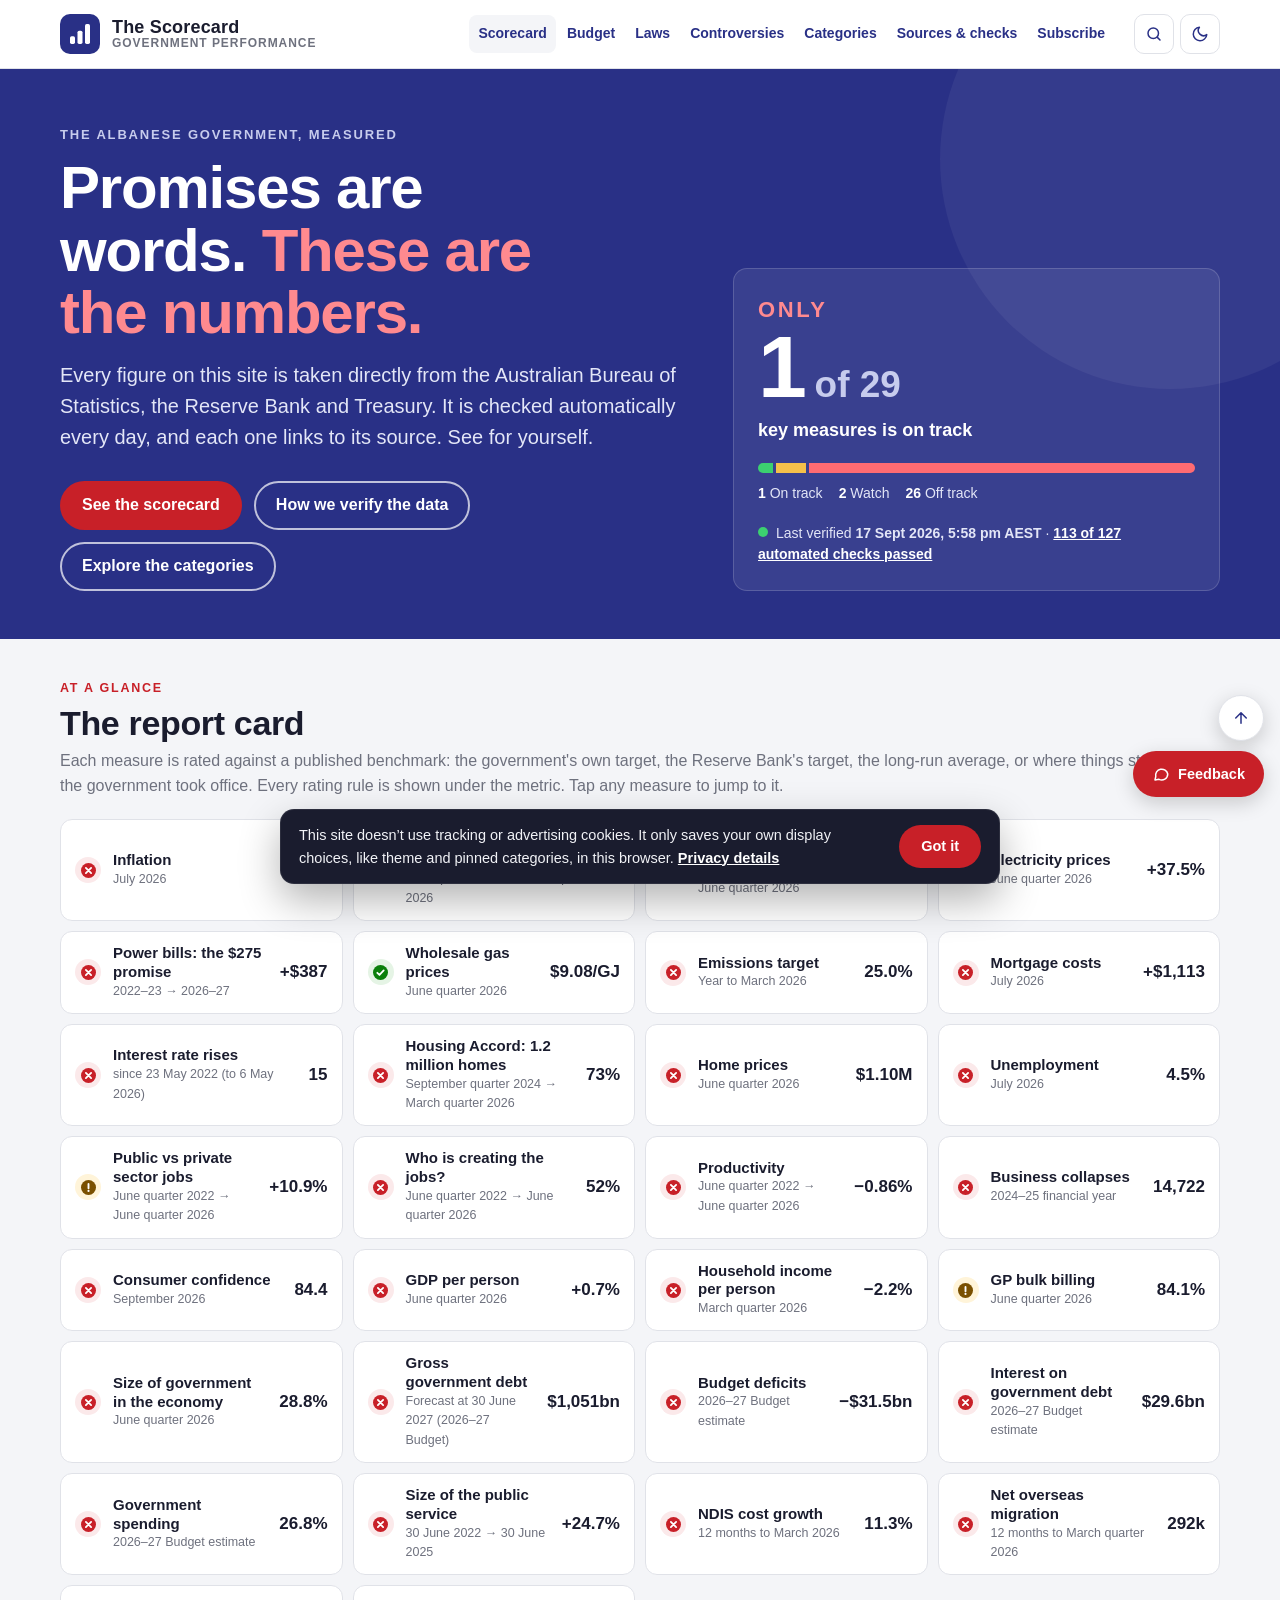
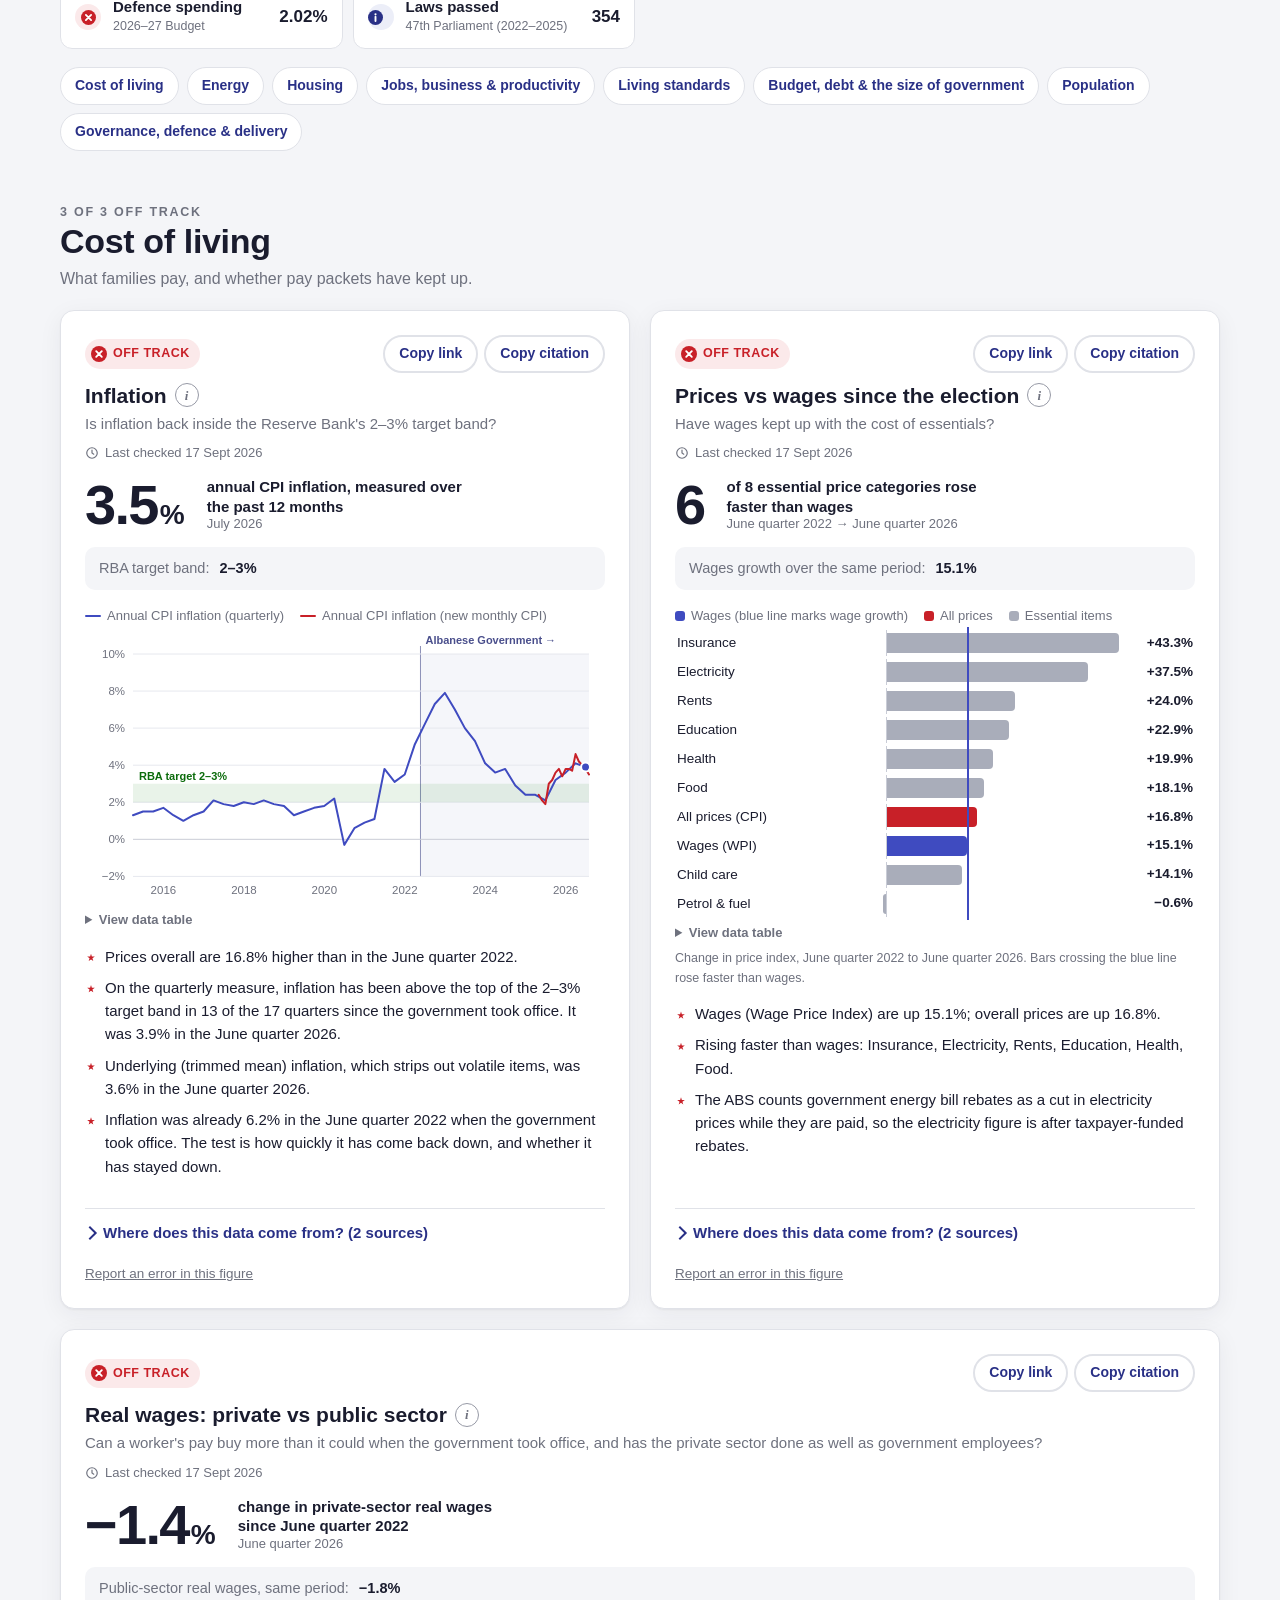
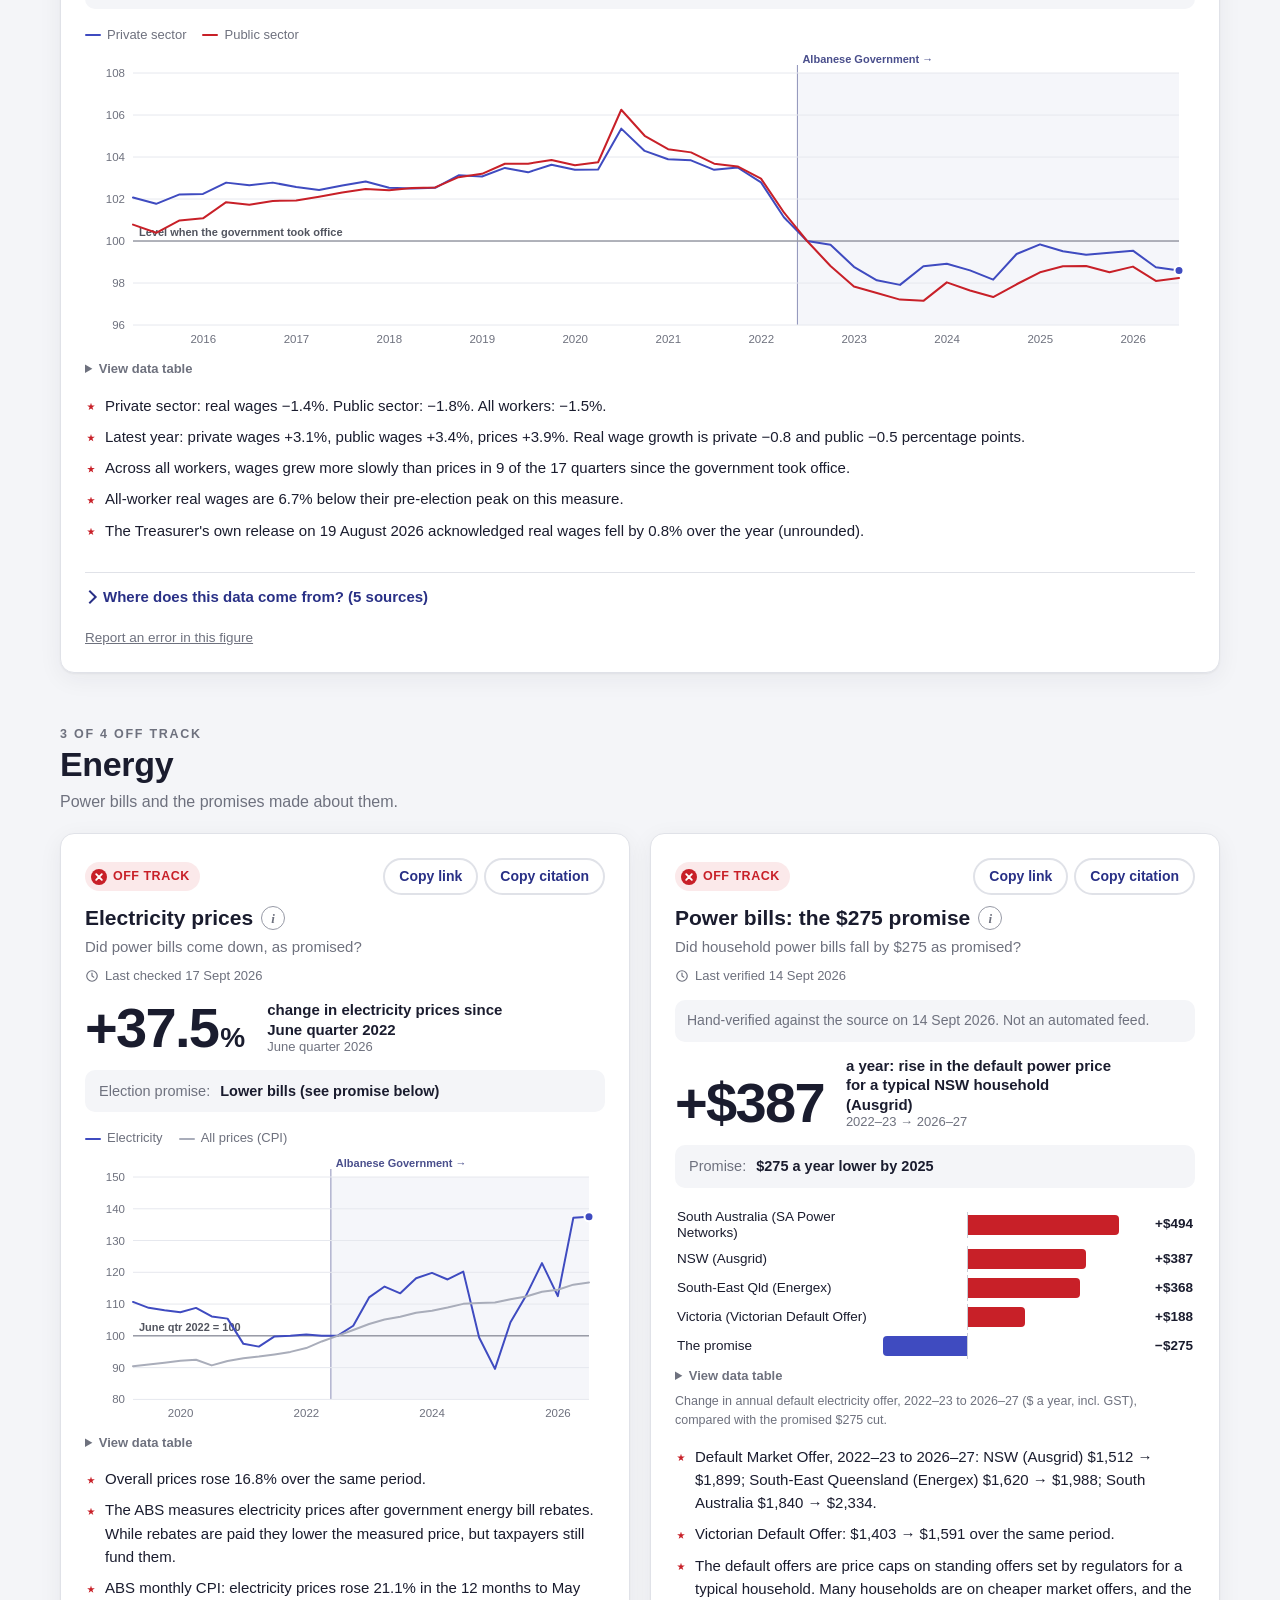
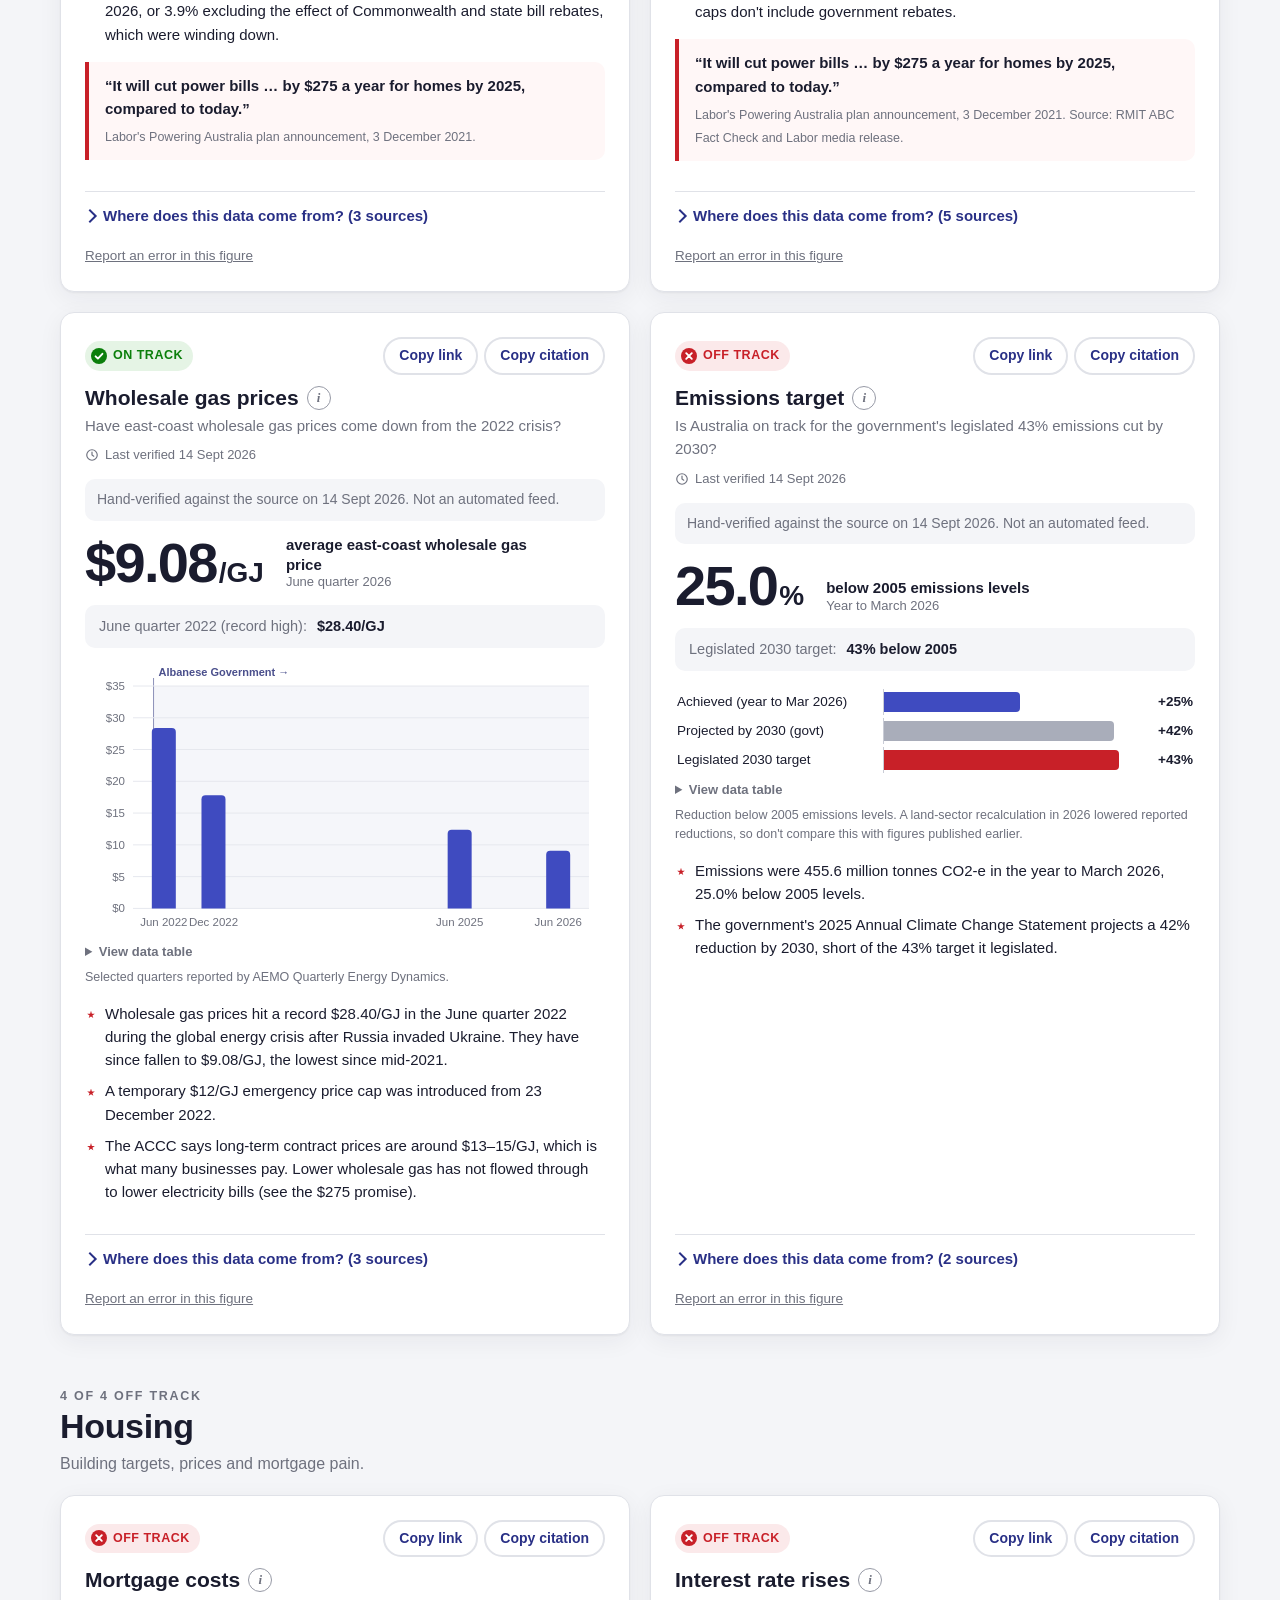
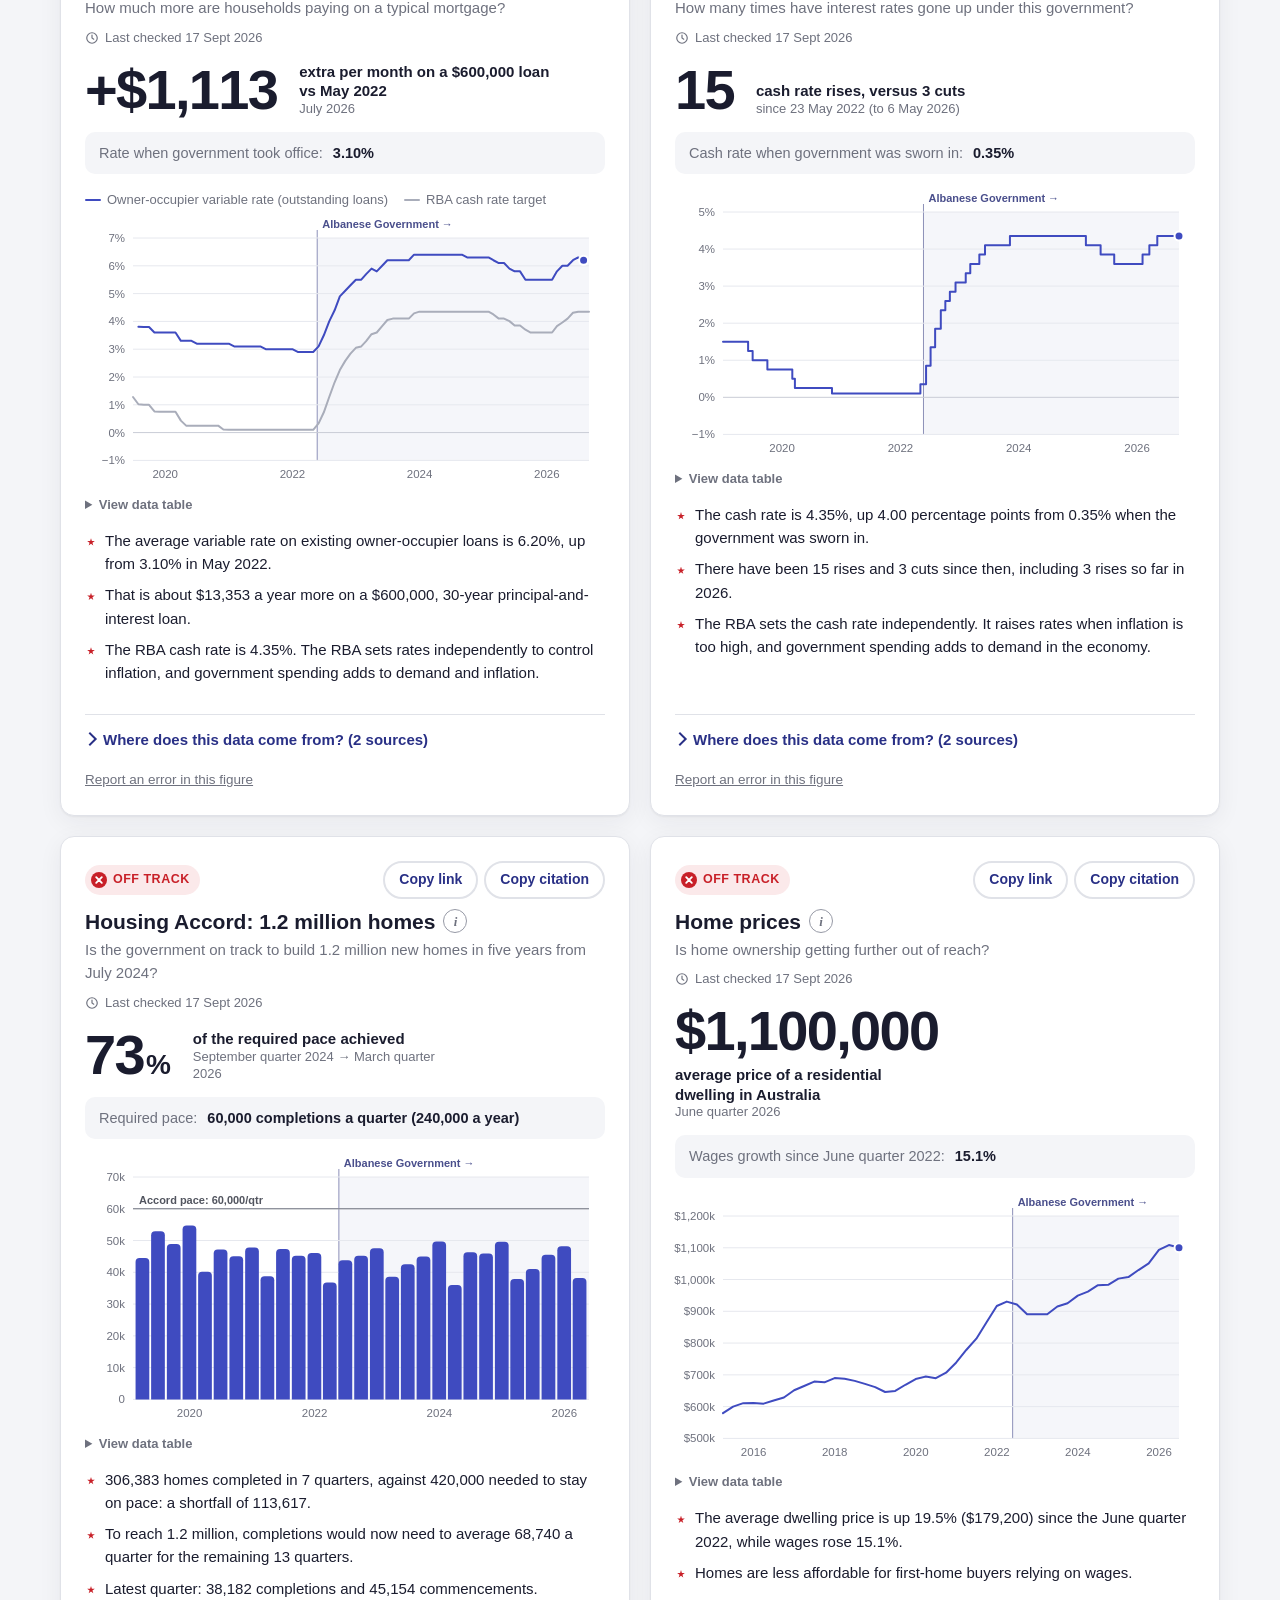
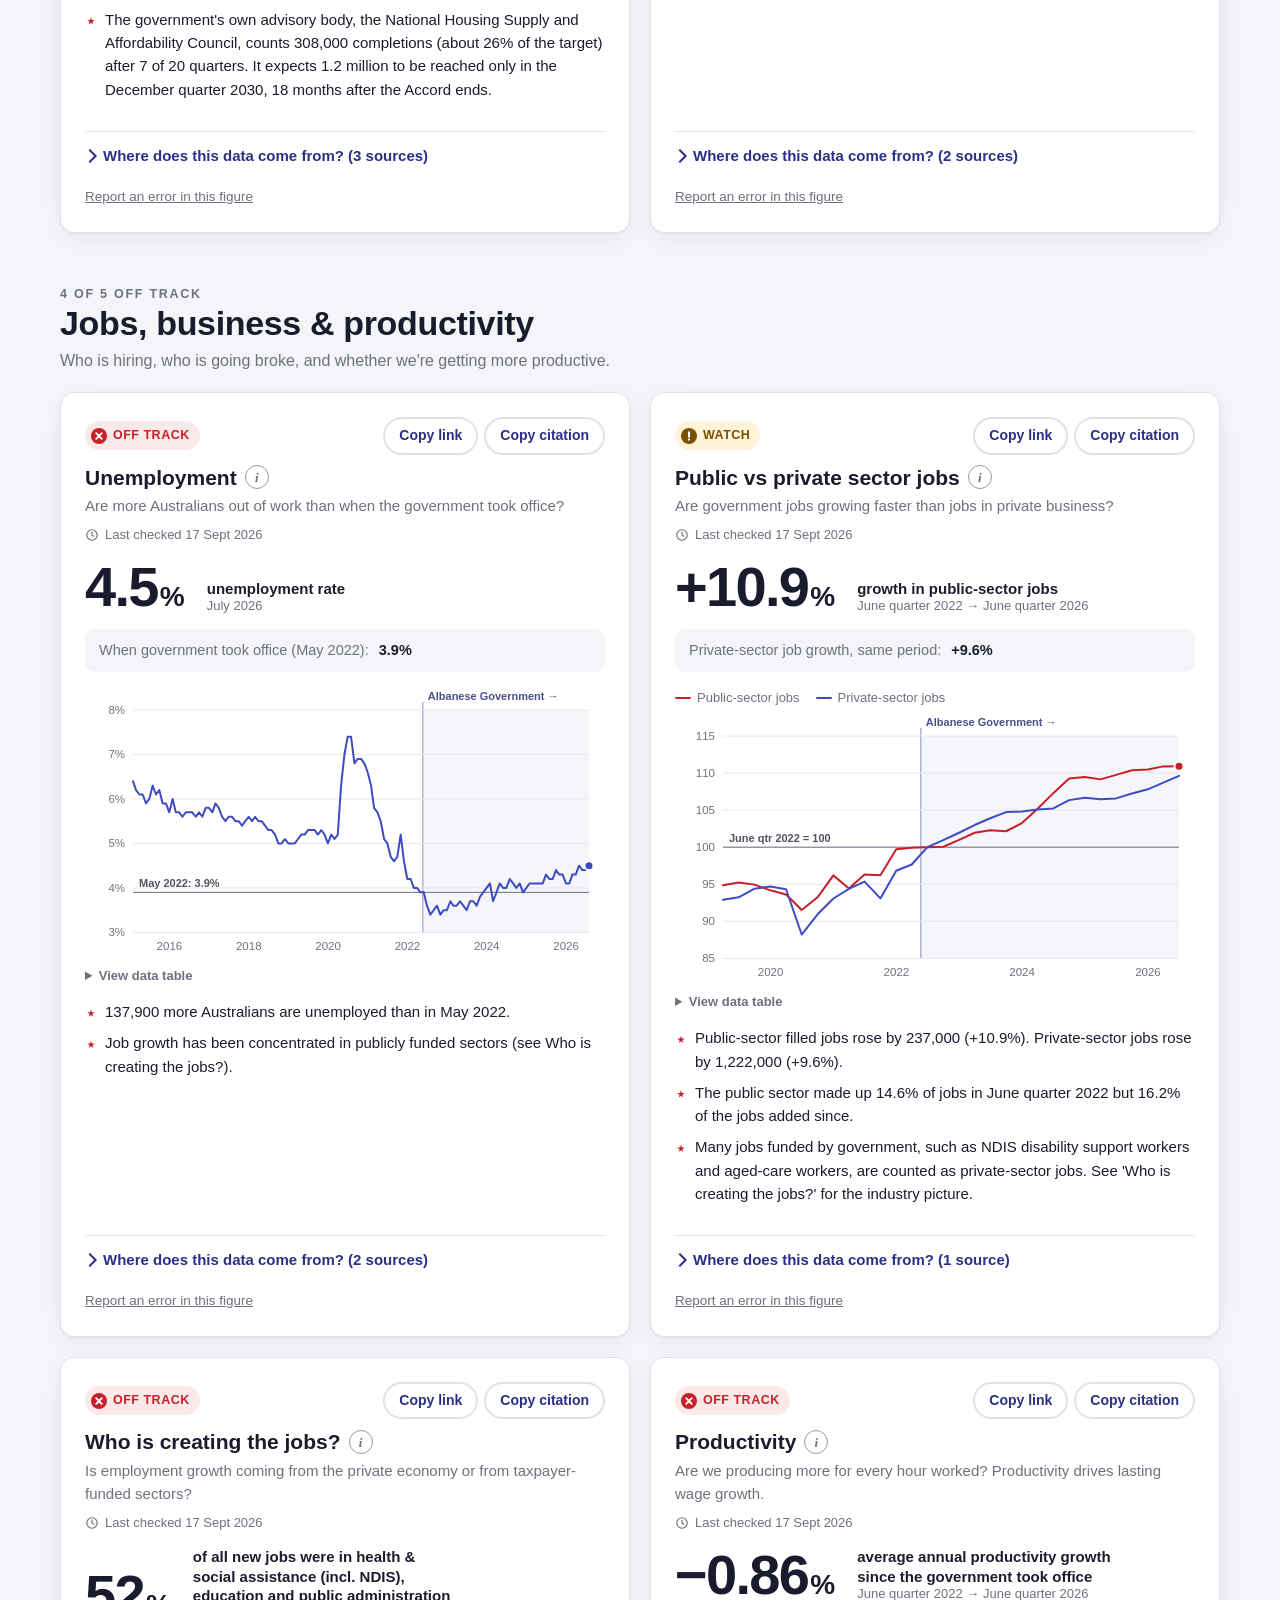
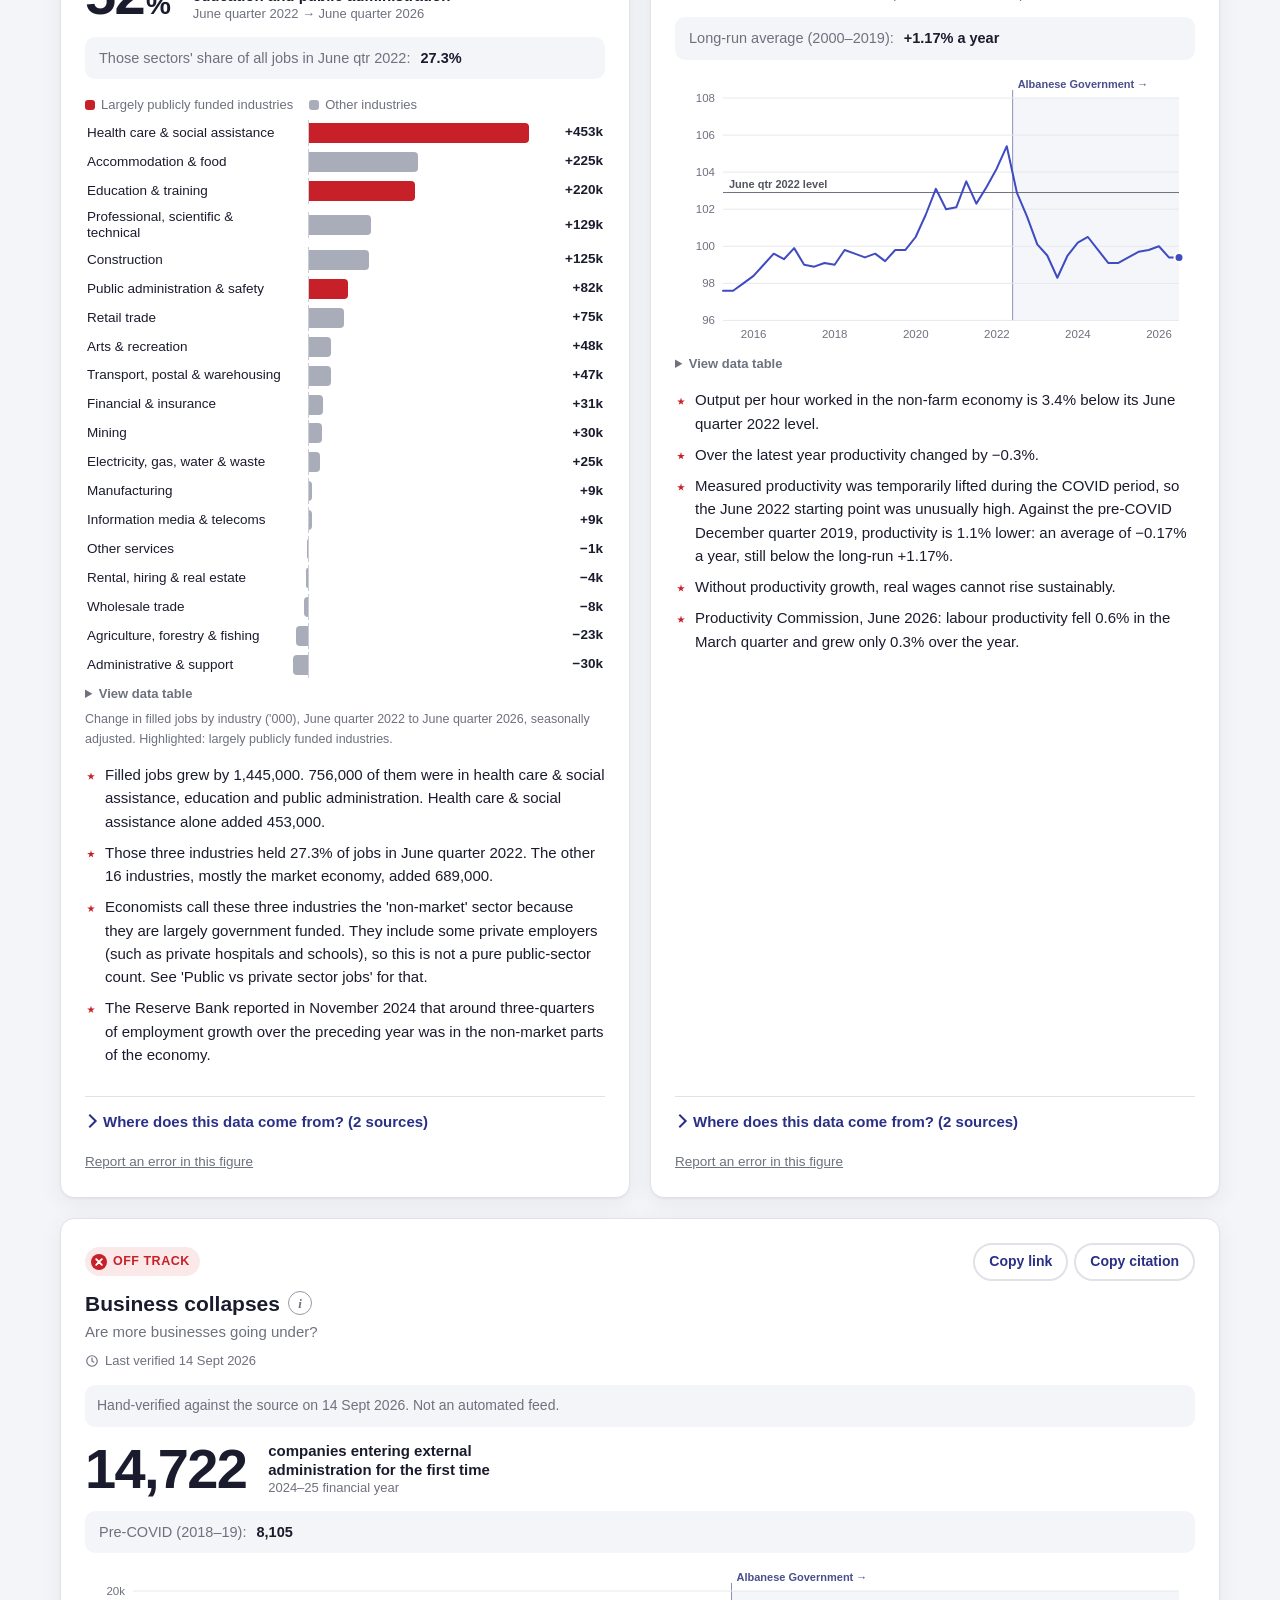
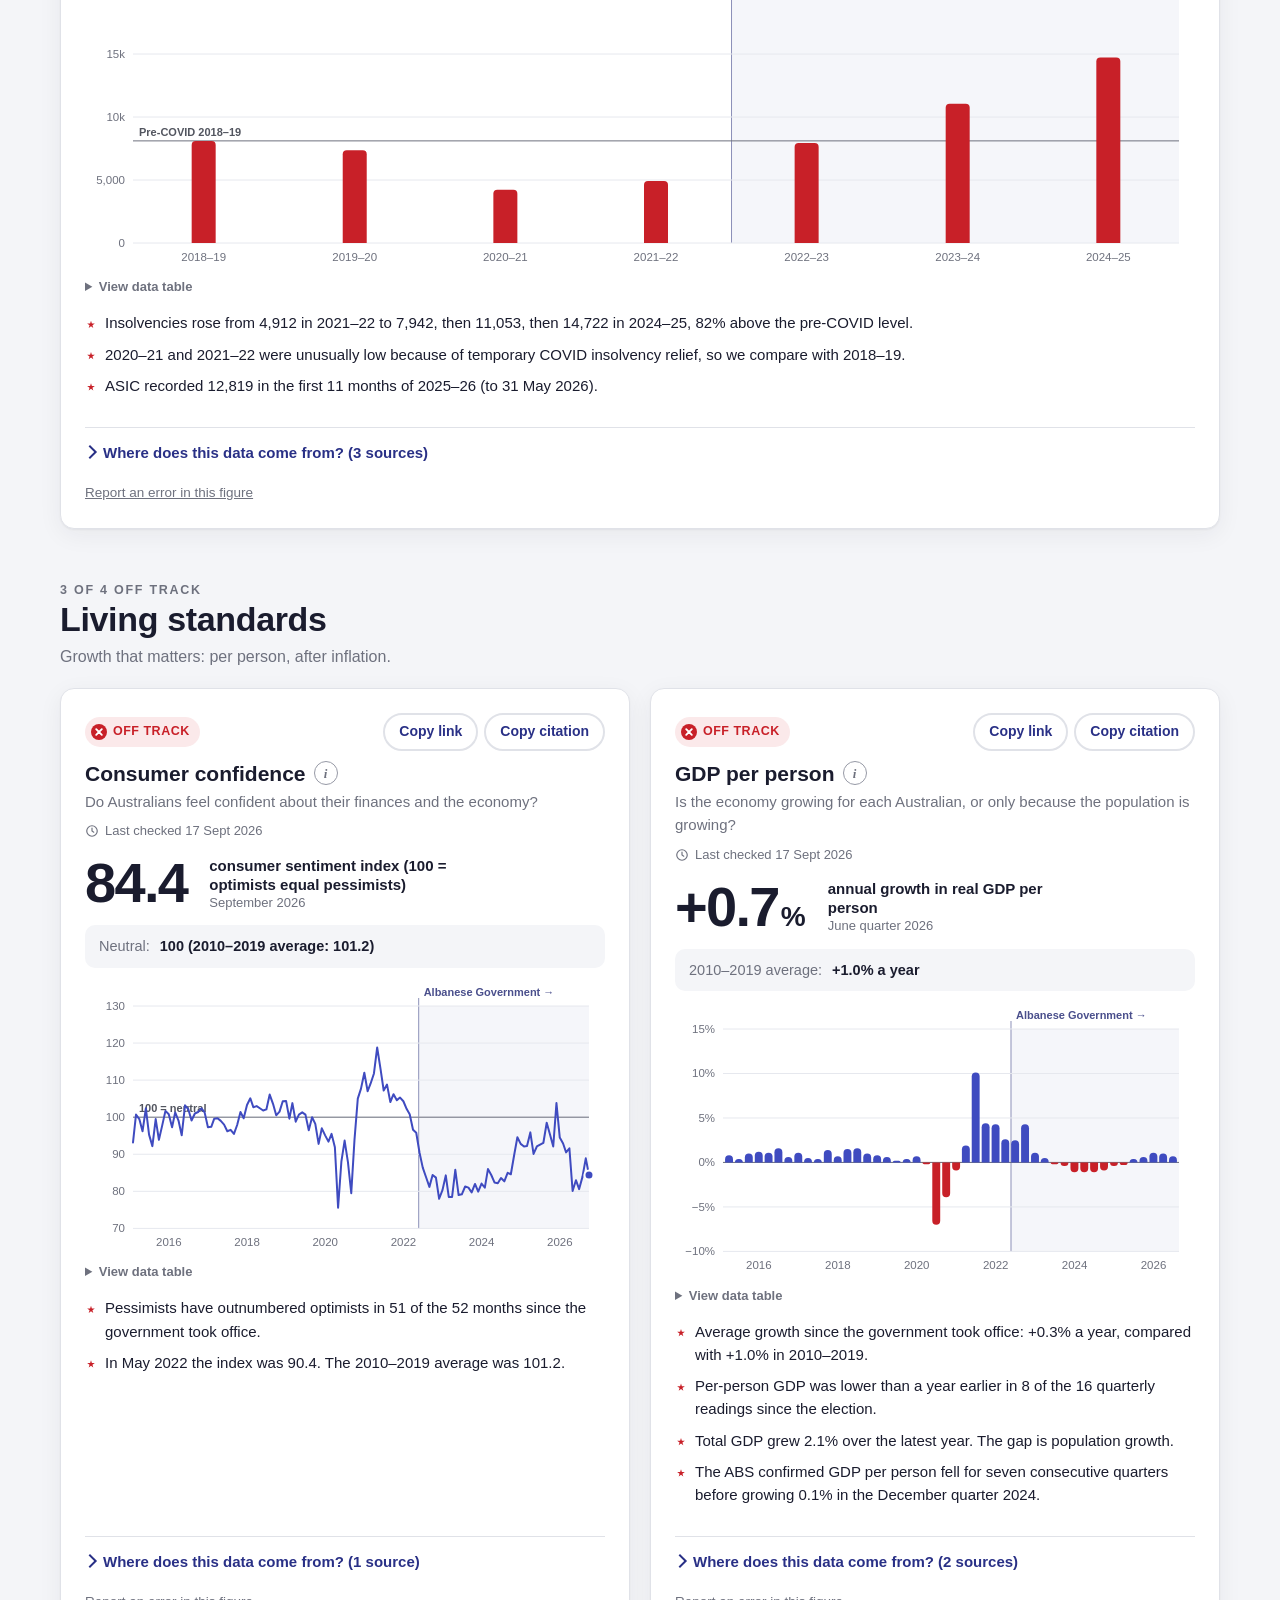
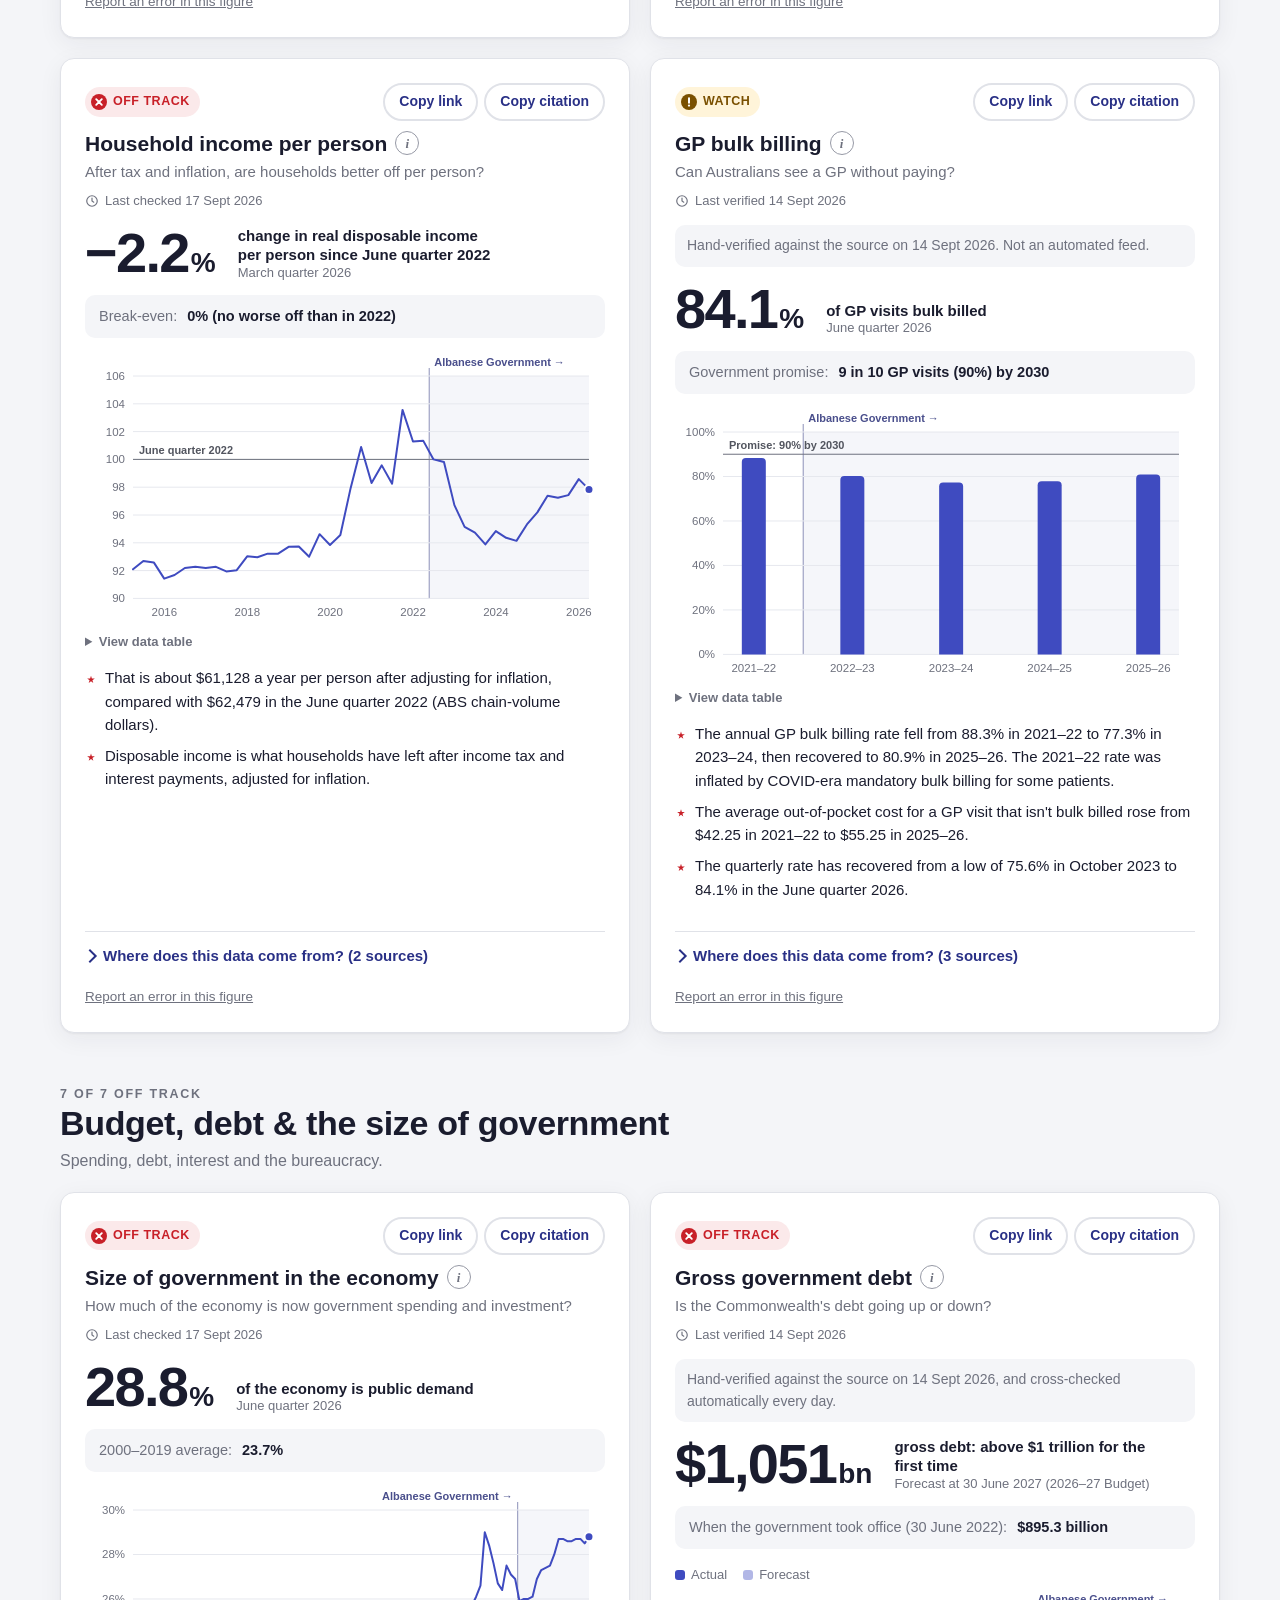
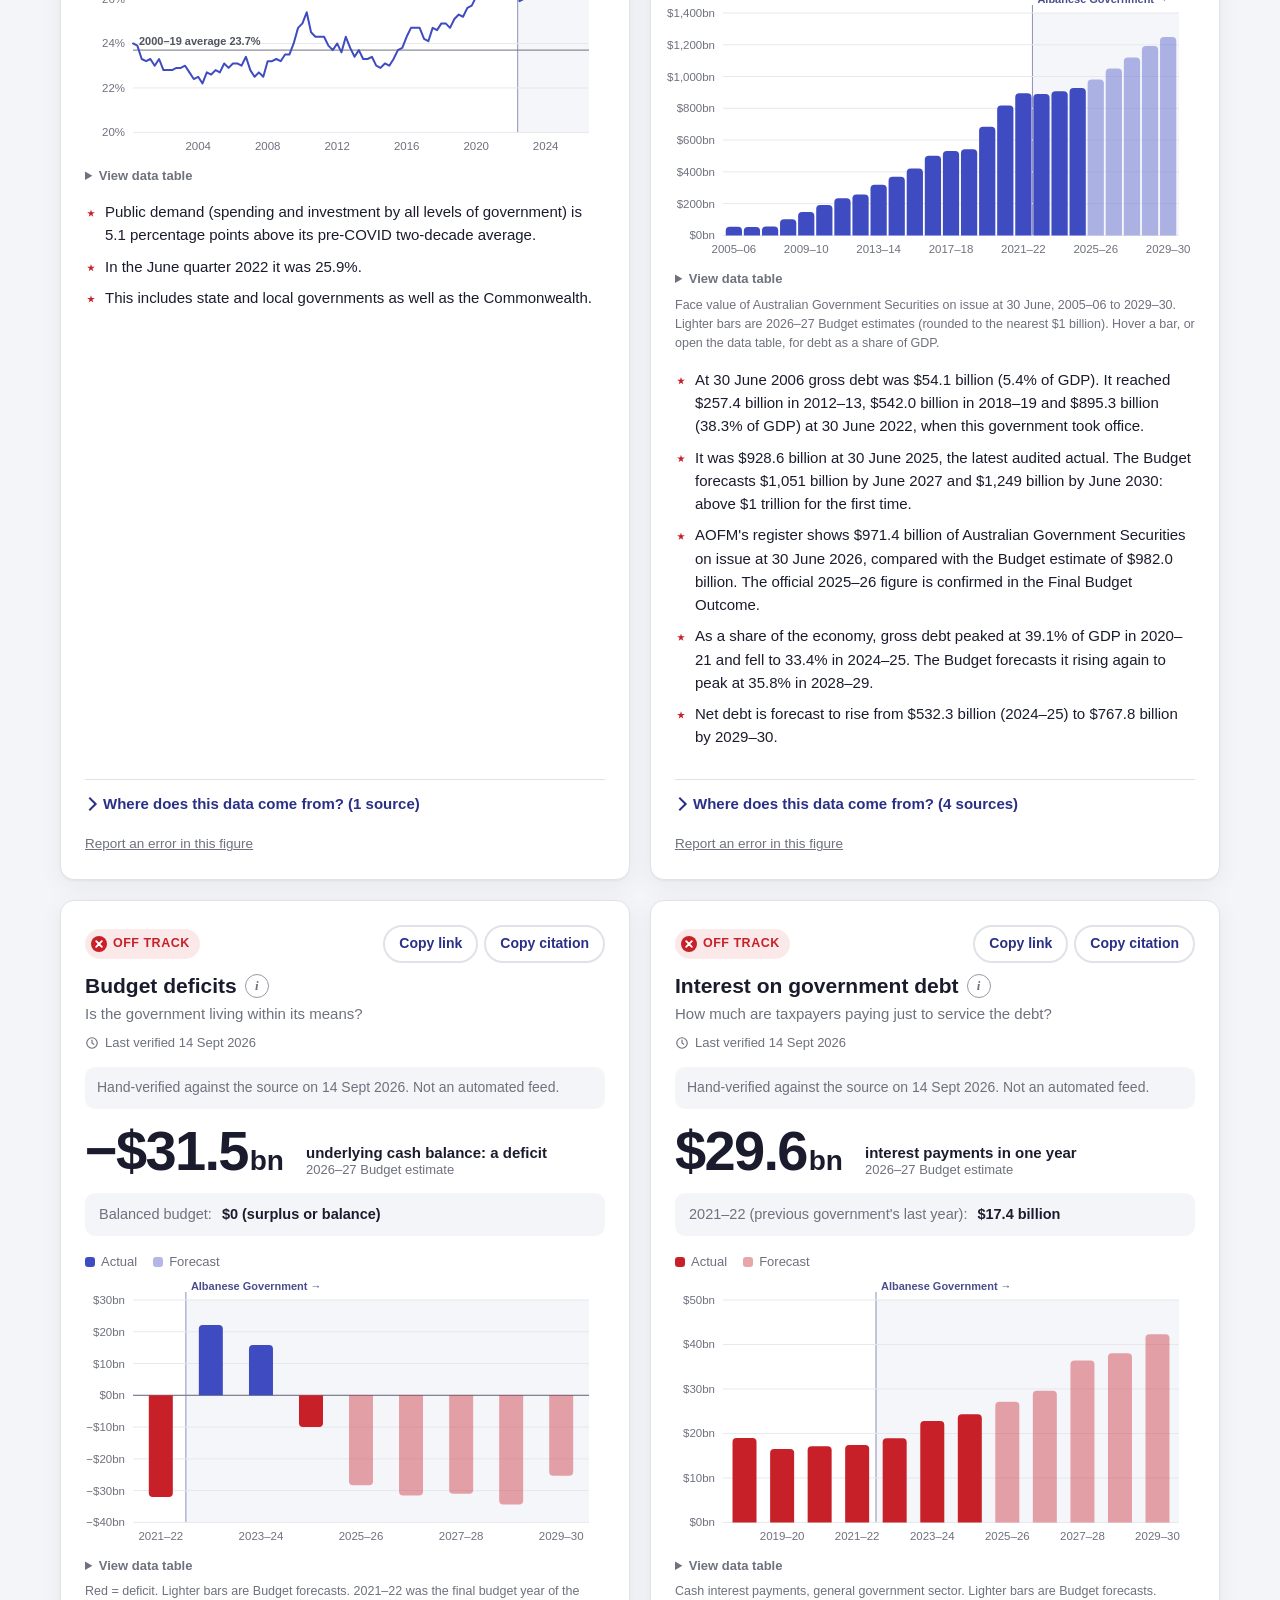
==== index.html @ cd82b5b7 "Add Build your own budget tool with tax-rate controls Starts from the current Budget; change any rev" ====
<!doctype html>
<html lang="en-AU">
<head>
  <meta charset="utf-8">
  <meta name="viewport" content="width=device-width, initial-scale=1">
  <script>(function(d){d.className+=" js";var t;try{t=localStorage.getItem("scorecard_theme")}catch(e){}if(t!=="dark"&&t!=="light")t=matchMedia("(prefers-color-scheme: dark)").matches?"dark":"light";d.setAttribute("data-theme",t)})(document.documentElement)</script>
  <title>The Scorecard | How is the Albanese Government really performing?</title>
  <meta name="description" content="An independent-data scorecard of the Albanese Government: inflation, real wages, housing, energy, jobs, productivity, debt and more, checked daily against official ABS, RBA and Treasury sources.">
  <meta property="og:title" content="The Scorecard: how is the Albanese Government really performing?">
  <meta property="og:description" content="Official figures from the ABS, RBA and Treasury, checked daily. See every source.">
  <meta property="og:type" content="website">
  <link rel="icon" type="image/svg+xml" href="assets/favicon.svg">
  <link rel="stylesheet" href="assets/styles.css?v=20260918f">
</head>
<body>
  <a class="skip-link" href="#content">Skip to content</a>
  <header class="site-header">
    <div class="wrap">
      <a class="brand" href="index.html">
        <svg class="brand-mark" viewBox="0 0 36 36" fill="none" aria-hidden="true">
          <rect width="36" height="36" rx="9" fill="#293086"/>
          <rect x="9" y="20" width="4.5" height="7" rx="1.5" fill="#fff"/>
          <rect x="15.75" y="15" width="4.5" height="12" rx="1.5" fill="#fff"/>
          <rect x="22.5" y="9" width="4.5" height="18" rx="1.5" fill="#fff"/>
        </svg>
        <span class="brand-name">The Scorecard<small>Government performance</small></span>
      </a>
      <nav class="nav" aria-label="Main">
        <a href="index.html" aria-current="page">Scorecard</a>
        <a href="budget.html">Budget</a>
        <a href="laws.html">Laws</a>
        <a href="controversies.html">Controversies</a>
        <a href="categories.html">Categories</a>
        <a href="sources.html">Sources &amp; checks</a>
        <a href="subscribe.html">Subscribe</a>
      </nav>
    </div>
  </header>

  <section class="hero" id="content" tabindex="-1">
    <div class="wrap hero-grid">
      <div>
        <p class="eyebrow">The Albanese Government, measured</p>
        <h1>Promises are words. <em>These are the numbers.</em></h1>
        <p class="lede">Every figure on this site is taken directly from the Australian Bureau of Statistics, the Reserve Bank and Treasury. It is checked automatically every day, and each one links to its source. See for yourself.</p>
        <div class="hero-actions">
          <a class="btn btn-red" href="#report">See the scorecard</a>
          <a class="btn btn-outline" href="sources.html">How we verify the data</a>
          <a class="btn btn-outline" href="categories.html">Explore the categories</a>
        </div>
      </div>
      <div class="tally" aria-live="polite">
        <div class="tally-only" id="tally-only">Only</div>
        <div class="tally-big"><span id="tally-on">–</span><span class="of"> of <span id="tally-total">–</span></span></div>
        <div class="tally-label" id="tally-label">key measures are on track</div>
        <div class="tally-bar" id="tally-bar"></div>
        <div class="tally-legend" id="tally-legend"></div>
        <div class="verified-line"><span><span class="pulse" aria-hidden="true" style="display:inline-block;margin-right:8px;vertical-align:1px"></span>Last verified <b id="verified-at">–</b> · <a href="sources.html#log" id="checks-passed">view checks</a></span></div>
      </div>
    </div>
  </section>

  <noscript><div class="wrap"><p class="noscript">This scorecard needs JavaScript to draw its charts. All data and sources are also listed on the <a href="sources.html">Sources page</a>.</p></div></noscript>

  <section class="report wrap" id="report">
    <p class="kicker">At a glance</p>
    <h2>The report card</h2>
    <p style="color:var(--body-grey);margin:0">Each measure is rated against a published benchmark: the government's own target, the Reserve Bank's target, the long-run average, or where things stood when the government took office. Every rating rule is shown under the metric. Tap any measure to jump to it.</p>
    <div class="report-grid" id="report-grid">
      <div class="sk sk-rc skeleton" aria-hidden="true"></div>
      <div class="sk sk-rc skeleton" aria-hidden="true"></div>
      <div class="sk sk-rc skeleton" aria-hidden="true"></div>
      <div class="sk sk-rc skeleton" aria-hidden="true"></div>
      <div class="sk sk-rc skeleton" aria-hidden="true"></div>
      <div class="sk sk-rc skeleton" aria-hidden="true"></div>
    </div>
    <div class="chips" id="chips"></div>
  </section>

  <main id="sections">
    <div class="section wrap skeleton" aria-hidden="true">
      <div class="sk sk-line"></div>
      <div class="cards"><div class="sk sk-card"></div><div class="sk sk-card"></div></div>
    </div>
  </main>

  <footer class="site-footer">
    <div class="wrap">
      <svg class="brand-mark" viewBox="0 0 36 36" fill="none" aria-hidden="true">
        <rect x="1" y="1" width="34" height="34" rx="9" stroke="#fff" stroke-opacity=".4" stroke-width="1.5"/>
        <rect x="9" y="20" width="4.5" height="7" rx="1.5" fill="#fff"/>
        <rect x="15.75" y="15" width="4.5" height="12" rx="1.5" fill="#fff"/>
        <rect x="22.5" y="9" width="4.5" height="18" rx="1.5" fill="#fff"/>
      </svg>
      <div>
        <p>Data: Australian Bureau of Statistics, Reserve Bank of Australia, Australian Treasury and other official sources as cited against each figure. ABS and RBA material is used under Creative Commons Attribution 4.0. Ratings and commentary are this site's independent assessment, based on the rules published with each measure.</p>
        <p>Found an error? We fix mistakes fast: <a href="sources.html#report-error">report it here</a>. <a href="sources.html">Sources, methods &amp; daily checks</a> · <a href="categories.html">Explore the categories</a></p>
      </div>
    </div>
  </footer>

  <script src="assets/config.js?v=20260918f"></script>
  <script src="data/metrics.js"></script>
  <script src="assets/charts.js?v=20260918f"></script>
  <script src="assets/app.js?v=20260918f"></script>
  <script src="assets/site.js?v=20260918f"></script>
</body>
</html>
---- assets/styles.css ----
/* The Scorecard: styles */
:root {
  --brand-blue: #293086;
  --brand-red: #C82028;
  --ink: #1A1C2E;
  --body-grey: #6E717E;
  --muted: #9699A5;
  --panel: #F4F5F8;
  --rule: #E0E2E8;
  --white: #FFFFFF;
  /* chart roles (validated for colour-vision deficiency on white) */
  --series-primary: #3f4bc0;
  --series-accent: #C82028;
  --series-muted: #A9ADBA;
  --grid: #E6E8EE;
  /* status (always paired with icon + label) */
  --off: #C82028;  --off-tint: #FBE9EA;
  --watch: #B77800; --watch-tint: #FFF4D9;
  --on: #0B7F0B;   --on-tint: #E5F4E5;
  --radius: 14px;
  --font: "Canva Sans", Aptos, "Segoe UI", Arial, Helvetica, sans-serif;
  --shadow: 0 1px 2px rgba(26, 28, 46, .05), 0 6px 24px rgba(26, 28, 46, .06);
  /* --white stays white (text on brand surfaces); --surface is the card/panel colour that flips with the theme */
  --surface: #FFFFFF;
  --link: #293086;
  --pressed-bg: #293086;
  --pressed-ink: #FFFFFF;
  --info-tint: #ECEEF8;
  --watch-ink: #7A5000;
  --stale-ink: #5C3C00;
  --promise-bg: #FFF7F7;
  --zero-line: #C9CCD6;
  --pop-bg: #1A1C2E;
  --pop-ink: #F1F2F6;
  --footer-ink: #DDE0F3;
  --axis-ink: #6E717E;
  --ref-ink: #52555F;
  --term-fill: rgba(41, 48, 134, .045);
  --term-line: #8C90B8;
  --term-ink: #4A4F8C;
  --band-fill: rgba(11, 127, 11, .09);
  --band-ink: #0B6B0B;
  --scrim: rgba(12, 15, 30, .55);
  --header-h: 68px;
  color-scheme: light;
}
:root[data-theme="dark"] {
  --brand-blue: #1C2268;
  --ink: #E8EBF5;
  --body-grey: #A6ACC2;
  --muted: #7D849F;
  --panel: #0B1020;
  --rule: #26304F;
  --surface: #131A2E;
  --link: #AAB4FF;
  --pressed-bg: #AAB4FF;
  --pressed-ink: #0B1020;
  --series-primary: #8E98FF;
  --series-accent: #FF6B72;
  --series-muted: #6A7291;
  --grid: #222B48;
  --off: #FF7A80;  --off-tint: #3A161B;
  --watch: #F2B84B; --watch-tint: #33270C;
  --on: #5FD47A;   --on-tint: #10301A;
  --info-tint: #1E2548;
  --watch-ink: #F5C86A;
  --stale-ink: #F5C86A;
  --promise-bg: #2A1519;
  --zero-line: #46507A;
  --pop-bg: #242C4A;
  --footer-ink: #C9CEEA;
  --axis-ink: #9AA1BA;
  --ref-ink: #B5BBD0;
  --term-fill: rgba(142, 152, 255, .06);
  --term-line: #5C6699;
  --term-ink: #AAB4FF;
  --band-fill: rgba(95, 212, 122, .1);
  --band-ink: #6FDB8A;
  --scrim: rgba(0, 0, 0, .65);
  --shadow: 0 1px 2px rgba(0, 0, 0, .35), 0 8px 24px rgba(0, 0, 0, .3);
  color-scheme: dark;
}

* { box-sizing: border-box; }
html { scroll-behavior: smooth; scroll-padding-top: 84px; }
body { margin: 0; font-family: var(--font); color: var(--ink); background: var(--panel); font-size: 16px; line-height: 1.55; -webkit-font-smoothing: antialiased; }
img { max-width: 100%; display: block; }
a { color: var(--link); }
.wrap { max-width: 1200px; margin: 0 auto; padding-inline: 20px; }
[hidden] { display: none !important; }   /* component display rules must never un-hide something */
.sr-only { position: absolute; width: 1px; height: 1px; overflow: hidden; clip: rect(0 0 0 0); white-space: nowrap; }
:focus-visible { outline: 3px solid var(--series-primary); outline-offset: 2px; border-radius: 4px; }

/* ---------- header ---------- */
.site-header { position: sticky; top: 0; z-index: 50; background: var(--surface); border-bottom: 1px solid var(--rule); }
.site-header .wrap { display: flex; align-items: center; gap: 20px; min-height: 68px; }
.brand { display: flex; align-items: center; gap: 12px; text-decoration: none; color: var(--ink); }
.brand-mark { flex: none; display: block; height: 40px; width: 40px; }
.brand-name { font-weight: 800; letter-spacing: .01em; line-height: 1.1; font-size: 18px; }
.brand-name small { display: block; font-weight: 600; color: var(--body-grey); font-size: 12px; letter-spacing: .08em; text-transform: uppercase; }
.nav { display: flex; gap: 2px; margin-left: auto; flex-wrap: wrap; }
.nav a { text-decoration: none; font-weight: 600; font-size: 14px; padding: 8px 9px; border-radius: 8px; color: var(--link); white-space: nowrap; transition: background .15s; }
.nav a:hover { background: var(--panel); }
.nav a[aria-current="page"] { background: var(--panel); }
.btn { display: inline-flex; align-items: center; justify-content: center; gap: 8px; font: inherit; font-weight: 700; text-decoration: none; border-radius: 999px; padding: 10px 20px; border: 2px solid transparent; cursor: pointer; transition: transform .15s ease, box-shadow .15s ease, background .15s; white-space: nowrap; }
.btn-red { background: var(--brand-red); color: var(--white); }
.btn-red:hover { background: #a91a21; transform: translateY(-1px); box-shadow: 0 6px 16px rgba(200, 32, 40, .3); }
.btn-outline { background: transparent; color: var(--white); border-color: rgba(255,255,255,.7); }
.btn-outline:hover { background: rgba(255,255,255,.1); }
.btn-ghost { background: var(--surface); color: var(--link); border-color: var(--rule); font-size: 14px; padding: 6px 14px; }
.btn-ghost:hover { border-color: var(--link); background: var(--info-tint); }
@media (max-width: 760px) {
  .site-header .wrap { flex-wrap: wrap; padding-block: 8px; gap: 8px 12px; }
  .brand-mark { height: 34px; width: 34px; }
  .nav { order: 3; width: 100%; margin-left: 0; overflow-x: auto; flex-wrap: nowrap; }
}
@media (max-width: 440px) {
  .brand-name small { display: none; }
  .brand-name { font-size: 16px; }
  .brand-mark { height: 30px; width: 30px; }
}

/* ---------- hero ---------- */
.hero { background: var(--brand-blue); color: var(--white); padding-block: 56px 48px; position: relative; overflow: hidden; }
.hero::after { content: ""; position: absolute; right: -120px; top: -140px; width: 460px; height: 460px; border-radius: 50%; background: rgba(255,255,255,.05); pointer-events: none; }
.eyebrow { text-transform: uppercase; letter-spacing: .14em; font-weight: 700; font-size: 13px; color: #C7CCED; margin: 0 0 12px; }
.hero h1 { font-size: clamp(34px, 5.4vw, 60px); line-height: 1.04; margin: 0 0 16px; font-weight: 800; letter-spacing: -.02em; max-width: 16ch; }
.hero h1 em { font-style: normal; color: #FF8A8F; }
.hero p.lede { font-size: clamp(17px, 2vw, 20px); max-width: 60ch; color: #E3E6F7; margin: 0 0 28px; }
.hero-grid { display: grid; grid-template-columns: 1.3fr 1fr; gap: 40px; align-items: end; position: relative; z-index: 1; }
.tally { background: rgba(255,255,255,.08); border: 1px solid rgba(255,255,255,.16); border-radius: var(--radius); padding: 24px; }
.tally-big { font-size: clamp(56px, 8vw, 88px); font-weight: 800; line-height: 1; letter-spacing: -.03em; }
.tally-only { font-size: 22px; font-weight: 800; text-transform: uppercase; letter-spacing: .12em; color: #FF8A8F; margin-bottom: -4px; }
.tally-big .of { font-size: .42em; font-weight: 700; color: #C7CCED; letter-spacing: 0; }
.tally-label { font-size: 18px; font-weight: 600; margin-top: 6px; }
.tally-bar { display: flex; gap: 3px; height: 10px; border-radius: 99px; overflow: hidden; margin: 18px 0 10px; }
.tally-bar i { display: block; height: 100%; }
.tally-legend { display: flex; flex-wrap: wrap; gap: 6px 16px; font-size: 14px; color: #E3E6F7; }
.tally-legend b { color: var(--white); }
.verified-line { display: flex; align-items: center; gap: 10px; flex-wrap: wrap; margin-top: 18px; font-size: 14px; color: #E3E6F7; }
.verified-line a { color: var(--white); font-weight: 600; }
.pulse { width: 10px; height: 10px; border-radius: 50%; background: #3CD070; box-shadow: 0 0 0 0 rgba(60,208,112,.6); animation: pulse 2.4s infinite; flex: none; }
@keyframes pulse { 70% { box-shadow: 0 0 0 10px rgba(60,208,112,0); } 100% { box-shadow: 0 0 0 0 rgba(60,208,112,0); } }
.hero-actions { display: flex; gap: 12px; flex-wrap: wrap; }
@media (max-width: 860px) { .hero-grid { grid-template-columns: 1fr; gap: 28px; } }
@media (prefers-reduced-motion: reduce) { .pulse { animation: none; } html { scroll-behavior: auto; } }

/* ---------- report card ---------- */
.report { padding-block: 40px 8px; }
.report h2, .section-head h2 { font-size: clamp(26px, 3.2vw, 34px); margin: 0 0 6px; letter-spacing: -.01em; line-height: 1.15; }
.kicker { text-transform: uppercase; letter-spacing: .14em; color: var(--brand-red); font-weight: 800; font-size: 12.5px; margin: 0 0 6px; }
.report-grid { display: grid; grid-template-columns: repeat(auto-fill, minmax(260px, 1fr)); gap: 10px; margin-top: 20px; }
.rc-item { display: grid; grid-template-columns: auto 1fr auto; gap: 12px; align-items: center; background: var(--surface); border: 1px solid var(--rule); border-radius: 12px; padding: 12px 14px; text-decoration: none; color: var(--ink); transition: border-color .15s, transform .15s, box-shadow .15s; }
.rc-item:hover { border-color: var(--link); transform: translateY(-1px); box-shadow: var(--shadow); }
.rc-title { font-weight: 700; font-size: 15px; line-height: 1.25; }
.rc-sub { font-size: 12.5px; color: var(--body-grey); }
.rc-val { font-weight: 800; font-size: 17px; font-variant-numeric: tabular-nums; white-space: nowrap; }

/* ---------- sections & cards ---------- */
.section { padding-block: 44px 8px; }
.section-head { display: flex; justify-content: space-between; align-items: end; gap: 16px; flex-wrap: wrap; margin-bottom: 18px; }
.section-head p { margin: 0; color: var(--body-grey); }
.cards { display: grid; grid-template-columns: repeat(2, minmax(0, 1fr)); gap: 20px; }
@media (max-width: 900px) { .cards { grid-template-columns: 1fr; } }
.card { background: var(--surface); border: 1px solid var(--rule); border-radius: var(--radius); padding: 24px; box-shadow: var(--shadow); display: flex; flex-direction: column; min-width: 0; }
.card.wide { grid-column: 1 / -1; }
@media (max-width: 520px) { .card { padding: 18px 16px; } }
.card-top { display: flex; justify-content: space-between; align-items: center; gap: 10px; margin-bottom: 10px; }
.card h3 { margin: 0; font-size: 21px; line-height: 1.2; display: flex; align-items: center; gap: 8px; }
.question { color: var(--body-grey); margin: 4px 0 16px; font-size: 15px; }
.status { display: inline-flex; align-items: center; gap: 6px; font-weight: 800; font-size: 12.5px; letter-spacing: .04em; text-transform: uppercase; padding: 5px 10px 5px 6px; border-radius: 999px; white-space: nowrap; }
.status svg { width: 16px; height: 16px; flex: none; }
.status.fail { background: var(--off-tint); color: var(--off); }
.status.warn { background: var(--watch-tint); color: var(--watch-ink); }
.status.pass { background: var(--on-tint); color: var(--on); }
.status.info { background: var(--info-tint); color: var(--link); }
.status-dot.info { background: var(--info-tint); color: var(--link); }
.status-dot { width: 26px; height: 26px; border-radius: 50%; display: grid; place-items: center; flex: none; }
.status-dot svg { width: 15px; height: 15px; }
.status-dot.fail { background: var(--off-tint); color: var(--off); }
.status-dot.warn { background: var(--watch-tint); color: var(--watch-ink); }
.status-dot.pass { background: var(--on-tint); color: var(--on); }

.figure { display: flex; flex-wrap: wrap; align-items: end; gap: 6px 22px; margin-bottom: 14px; }
.hero-num { font-size: clamp(44px, 5.5vw, 56px); line-height: 1; font-weight: 800; letter-spacing: -.03em; }
.hero-num .u { font-size: .5em; font-weight: 700; margin-left: 2px; letter-spacing: 0; }
.fig-caption { font-size: 15px; font-weight: 600; line-height: 1.3; max-width: 32ch; }
.fig-period { font-size: 13px; color: var(--body-grey); font-weight: 500; display: block; }
.bench { display: flex; flex-wrap: wrap; gap: 4px 10px; align-items: baseline; background: var(--panel); border-radius: 10px; padding: 10px 14px; font-size: 14.5px; margin-bottom: 16px; }
.bench b { font-weight: 800; }
.bench .lbl { color: var(--body-grey); }

.context { margin: 14px 0 0; padding: 0; list-style: none; display: grid; gap: 8px; font-size: 15px; }
.context li { position: relative; padding-left: 20px; }
.context li::before { content: ""; position: absolute; left: 2px; top: .62em; width: 8px; height: 8px; background: var(--brand-red); clip-path: polygon(50% 0, 61% 35%, 98% 35%, 68% 57%, 79% 91%, 50% 70%, 21% 91%, 32% 57%, 2% 35%, 39% 35%); }
.promise { margin-top: 16px; border-left: 4px solid var(--brand-red); background: var(--promise-bg); padding: 12px 16px; border-radius: 0 10px 10px 0; font-size: 15px; }
.promise q { font-weight: 700; display: block; margin-bottom: 4px; }
.promise small { color: var(--body-grey); }
.flag { display: flex; gap: 8px; align-items: flex-start; font-size: 14px; padding: 10px 12px; border-radius: 10px; margin-bottom: 14px; }
.flag.stale { background: var(--watch-tint); color: var(--stale-ink); }
.flag.manual { background: var(--panel); color: var(--body-grey); }

.card-foot { margin-top: auto; padding-top: 18px; display: flex; flex-wrap: wrap; gap: 8px; align-items: center; }
.card-foot .spacer { flex: 1; }
details.sources { width: 100%; margin-top: 12px; border-top: 1px solid var(--rule); padding-top: 12px; }
details.sources > summary { cursor: pointer; font-weight: 700; color: var(--link); list-style: none; display: inline-flex; align-items: center; gap: 8px; font-size: 15px; }
details.sources > summary::-webkit-details-marker { display: none; }
details.sources > summary::before { content: ""; width: 8px; height: 8px; border-right: 2px solid currentColor; border-bottom: 2px solid currentColor; transform: rotate(-45deg); transition: transform .2s; }
details.sources[open] > summary::before { transform: rotate(45deg); }
details.sources > summary:hover, details.table-view summary:hover { text-decoration: underline; }
.src-list { margin: 12px 0 0; padding: 0; list-style: none; display: grid; gap: 10px; }
.src { border: 1px solid var(--rule); border-radius: 10px; padding: 10px 12px; font-size: 14px; }
.src-pub { font-weight: 800; font-size: 12px; letter-spacing: .06em; text-transform: uppercase; color: var(--body-grey); }
.src a { font-weight: 700; }
.src-meta { color: var(--body-grey); font-size: 13px; margin-top: 2px; word-break: break-word; }
.src-tag { display: inline-block; font-size: 11.5px; font-weight: 700; padding: 1px 8px; border-radius: 99px; margin-left: 6px; vertical-align: 1px; }
.src-tag.auto { background: var(--on-tint); color: var(--on); }
.src-tag.hand { background: var(--panel); color: var(--body-grey); border: 1px solid var(--rule); }
.method { font-size: 13.5px; color: var(--body-grey); margin: 10px 0 0; }

/* ---------- info popover ---------- */
.info { position: relative; display: inline-flex; }
.info-btn { width: 24px; height: 24px; border-radius: 50%; border: 1.5px solid var(--muted); background: var(--surface); color: var(--body-grey); display: grid; place-items: center; cursor: pointer; padding: 0; font: 700 13px/1 Georgia, "Times New Roman", serif; font-style: italic; transition: background .15s, color .15s, border-color .15s; }
.info-btn:hover, .info-btn[aria-expanded="true"] { background: var(--pressed-bg); border-color: var(--pressed-bg); color: var(--pressed-ink); }
.info-pop { position: fixed; z-index: 60; top: 0; left: 0; width: min(380px, calc(100vw - 32px)); background: var(--pop-bg); color: var(--pop-ink); border-radius: 12px; padding: 16px 18px; font: 400 14.5px/1.55 var(--font); box-shadow: 0 16px 40px rgba(26,28,46,.28); opacity: 0; visibility: hidden; transform: translateY(-6px); transition: opacity .22s ease, transform .22s ease, visibility 0s linear .22s; text-align: left; letter-spacing: 0; text-transform: none; }
.info-pop::before { content: ""; position: absolute; top: -6px; left: var(--arrow-x, 20px); width: 12px; height: 12px; background: var(--pop-bg); transform: rotate(45deg); border-radius: 2px; }
.info-pop h4 { margin: 0 0 4px; font-size: 12px; text-transform: uppercase; letter-spacing: .12em; color: #FF9CA0; }
.info-pop p { margin: 0 0 12px; }
.info-pop p:last-child { margin-bottom: 0; }
.info.open .info-pop { opacity: 1; visibility: visible; transform: translateY(0); transition: opacity .22s ease, transform .22s ease, visibility 0s; }
@media (hover: hover) and (pointer: fine) { .info:hover .info-pop { opacity: 1; visibility: visible; transform: translateY(0); transition: opacity .22s ease .08s, transform .22s ease .08s, visibility 0s .08s; } }
.info-pop.above::before { top: auto; bottom: -6px; }

/* ---------- charts ---------- */
.chart { position: relative; width: 100%; }
.chart svg { display: block; width: 100%; height: auto; overflow: visible; }
.chart text { font-family: var(--font); }
.legend { display: flex; flex-wrap: wrap; gap: 4px 16px; font-size: 13px; color: var(--body-grey); margin-bottom: 6px; }
.legend span { display: inline-flex; align-items: center; gap: 6px; }
.legend i { display: inline-block; width: 16px; height: 2px; border-radius: 2px; }
.legend i.box { width: 10px; height: 10px; border-radius: 3px; }
.tooltip { position: absolute; pointer-events: none; z-index: 30; background: var(--surface); border: 1px solid var(--rule); box-shadow: 0 8px 24px rgba(26,28,46,.14); border-radius: 10px; padding: 8px 10px; font-size: 13px; min-width: 120px; opacity: 0; transition: opacity .12s; white-space: nowrap; }
.tooltip.show { opacity: 1; }
.tooltip .tt-date { color: var(--body-grey); font-size: 12px; margin-bottom: 4px; }
.tooltip .tt-row { display: flex; align-items: center; gap: 8px; }
.tooltip .tt-row i { width: 12px; height: 2px; border-radius: 2px; flex: none; }
.tooltip .tt-row b { font-variant-numeric: tabular-nums; font-size: 14px; }
.tooltip .tt-row span { color: var(--body-grey); }
.chart-note { font-size: 12.5px; color: var(--body-grey); margin: 6px 0 0; }
details.table-view { margin-top: 8px; font-size: 13px; }
details.table-view summary { cursor: pointer; color: var(--body-grey); font-weight: 600; }
.table-scroll { overflow-x: auto; max-height: 280px; overflow-y: auto; margin-top: 8px; border: 1px solid var(--rule); border-radius: 8px; }
.table-scroll table { border-collapse: collapse; width: 100%; font-variant-numeric: tabular-nums; }
.table-scroll th, .table-scroll td { padding: 5px 10px; text-align: right; border-bottom: 1px solid var(--rule); white-space: nowrap; }
.table-scroll th:first-child, .table-scroll td:first-child { text-align: left; white-space: normal; min-width: 140px; }
.table-scroll thead th { position: sticky; top: 0; background: var(--panel); }

.hbars { display: grid; gap: 6px; margin-top: 4px; }
.hbar-row { display: grid; grid-template-columns: minmax(110px, 38%) 1fr 64px; gap: 10px; align-items: center; font-size: 13.5px; border-radius: 6px; padding: 1px 2px; }
.hbar-row:hover, .hbar-row:focus-visible { background: var(--panel); }
.hbar-name { line-height: 1.2; }
.hbar-track { position: relative; height: 20px; }
.hbar-zero { position: absolute; top: -3px; bottom: -3px; width: 1px; background: var(--zero-line); }
.hbar-fill { position: absolute; top: 0; height: 100%; }
.hbar-fill.pos { border-radius: 0 4px 4px 0; }
.hbar-fill.neg { border-radius: 4px 0 0 4px; }
.hbar-ref { position: absolute; top: -6px; bottom: -6px; width: 0; border-left: 2px solid var(--series-primary); }
.hbar-val { font-weight: 700; font-variant-numeric: tabular-nums; text-align: right; }
@media (max-width: 520px) {
  .hbar-row { grid-template-columns: 1fr 58px; }
  .hbar-name { grid-column: 1 / -1; }
}

/* ---------- section nav ---------- */
.chips { display: flex; gap: 8px; flex-wrap: wrap; margin-top: 18px; }
.chip { font-size: 14px; font-weight: 700; text-decoration: none; padding: 7px 14px; border-radius: 99px; background: var(--surface); border: 1px solid var(--rule); color: var(--link); transition: border-color .15s, background .15s; }
.chip:hover { border-color: var(--link); background: var(--info-tint); }

/* ---------- footer ---------- */
.site-footer { background: var(--brand-blue); color: var(--footer-ink); padding-block: 48px 36px; margin-top: 64px; font-size: 14px; }
.site-footer .wrap { display: grid; grid-template-columns: auto 1fr; gap: 32px; align-items: start; }
.site-footer .brand-mark { height: 56px; width: 56px; }
.site-footer a { color: var(--white); }
.site-footer p { margin: 0 0 10px; max-width: 80ch; }
@media (max-width: 640px) { .site-footer .wrap { grid-template-columns: 1fr; } }

/* ---------- page header (secondary pages) ---------- */
.page-hero { background: var(--brand-blue); color: var(--white); padding-block: 44px 36px; }
.page-hero h1 { margin: 0 0 10px; font-size: clamp(32px, 4.6vw, 50px); line-height: 1.05; letter-spacing: -.02em; }
.page-hero p { margin: 0; color: #E3E6F7; max-width: 64ch; font-size: 18px; }

/* ---------- budget page ---------- */
.toggle { display: inline-flex; background: var(--surface); border: 1px solid var(--rule); border-radius: 99px; padding: 4px; gap: 4px; flex-wrap: wrap; }
.toggle button { font: inherit; font-weight: 700; font-size: 14px; border: 0; background: transparent; color: var(--link); padding: 8px 16px; border-radius: 99px; cursor: pointer; transition: background .15s; }
.toggle button:hover { background: var(--info-tint); }
.toggle button[aria-pressed="true"] { background: var(--pressed-bg); color: var(--pressed-ink); }
.pies { display: grid; grid-template-columns: repeat(2, minmax(0, 1fr)); gap: 20px; margin-top: 20px; }
@media (max-width: 900px) { .pies { grid-template-columns: 1fr; } }
.pie-wrap { display: grid; grid-template-columns: minmax(180px, 250px) 1fr; gap: 20px; align-items: center; }
@media (max-width: 560px) { .pie-wrap { grid-template-columns: 1fr; justify-items: center; } .pie-wrap .pie-legend { width: 100%; } }
.pie-total { font-size: 40px; font-weight: 800; letter-spacing: -.02em; line-height: 1; }
.pie-legend { width: 100%; border-collapse: collapse; font-size: 14px; font-variant-numeric: tabular-nums; }
.pie-legend td { padding: 7px 4px; border-bottom: 1px solid var(--rule); vertical-align: top; }
.pie-legend td.num { text-align: right; white-space: nowrap; }
.pie-legend tr { transition: background .12s; cursor: default; }
.pie-legend tr.hl { background: var(--panel); }
.swatch { display: inline-block; width: 12px; height: 12px; border-radius: 3px; margin-right: 8px; vertical-align: -1px; }
.pie-svg path { transition: transform .18s ease; transform-origin: center; }
.balance-strip { display: grid; grid-template-columns: repeat(auto-fit, minmax(170px, 1fr)); gap: 12px; margin-top: 20px; }
.stat { background: var(--surface); border: 1px solid var(--rule); border-radius: 12px; padding: 16px; }
.stat .v { font-size: 30px; font-weight: 800; letter-spacing: -.02em; line-height: 1.1; }
.stat .l { font-size: 14px; color: var(--body-grey); }

/* ---------- subscribe page ---------- */
.preview-note { background: var(--panel); border: 1px solid var(--rule); border-radius: 10px; padding: 12px 16px; font-size: 14px; color: var(--body-grey); margin: 24px 0 0; }
.stack { display: grid; gap: 24px; margin-top: 24px; }
.field { display: block; margin: 0 0 20px; }
.field:last-child { margin-bottom: 0; }
.field > span { display: block; font-weight: 700; font-size: 14.5px; margin-bottom: 8px; }
.field .hint { display: block; font-weight: 500; color: var(--body-grey); font-size: 13px; margin-top: 6px; }
.field input[type="email"], .field input[type="text"], .field textarea, .field select {
  width: 100%; font: inherit; font-size: 15px; padding: 11px 14px; border: 1px solid var(--rule); border-radius: 10px; background: var(--surface); color: var(--ink); transition: border-color .15s;
}
.field input:focus, .field textarea:focus, .field select:focus { outline: none; border-color: var(--link); }
.report-form { margin-top: 16px; }
.report-link { font-size: 13.5px; color: var(--body-grey); margin-top: 10px; }
.report-link:hover { color: var(--link); }
.field textarea { resize: vertical; min-height: 90px; font-family: inherit; }
.checkbox-grid { display: grid; grid-template-columns: repeat(auto-fill, minmax(190px, 1fr)); gap: 8px; max-height: 280px; overflow-y: auto; padding: 10px; border: 1px solid var(--rule); border-radius: 10px; background: var(--panel); }
.checkbox-grid .cb-group { grid-column: 1 / -1; font-size: 11.5px; font-weight: 800; text-transform: uppercase; letter-spacing: .08em; color: var(--body-grey); margin: 8px 2px 0; }
.checkbox-grid .cb-group:first-child { margin-top: 0; }
.checkbox-grid label { display: flex; align-items: center; gap: 8px; font-size: 14px; background: var(--surface); border: 1px solid var(--rule); border-radius: 8px; padding: 8px 10px; cursor: pointer; transition: border-color .15s; }
.checkbox-grid label:hover { border-color: var(--link); }
.checkbox-grid input { flex: none; }
.form-actions { display: flex; align-items: center; gap: 14px; flex-wrap: wrap; margin-top: 22px; }
.form-success { display: none; align-items: center; gap: 8px; color: var(--on); font-weight: 700; font-size: 14.5px; }
.form-success.show { display: flex; }
.form-success.is-error, .site-footer .footer-signup-msg.is-error { color: var(--off); }
.site-footer .footer-signup-msg.is-error { color: #FFB3B7; }
.hp { position: absolute; left: -9999px; width: 1px; height: 1px; overflow: hidden; opacity: 0; }
.prefs-banner { margin: 0 0 24px; }
.prefs-banner-inner { display: flex; align-items: center; gap: 10px 16px; flex-wrap: wrap; background: var(--panel); border: 1px solid var(--rule); border-radius: 12px; padding: 14px 18px; }
.prefs-banner-inner p { margin: 0; flex: 1; min-width: 200px; color: var(--body-grey); font-size: 14.5px; }

/* ---------- sources page ---------- */
.prose { max-width: 78ch; }
.prose h2 { margin-top: 36px; }
.log-summary { display: flex; flex-wrap: wrap; gap: 12px; margin: 16px 0; }
.log-table { width: 100%; border-collapse: collapse; background: var(--surface); font-size: 14px; }
.log-table th, .log-table td { text-align: left; padding: 8px 10px; border-bottom: 1px solid var(--rule); vertical-align: top; }
.log-table thead th { background: var(--panel); position: sticky; top: 0; }
.log-filter { display: flex; gap: 8px; flex-wrap: wrap; margin: 12px 0; }
.src-table td:first-child { font-weight: 700; }
.noscript { background: var(--watch-tint); padding: 12px 16px; border-radius: 10px; }

/* ---------- site chrome (assets/site.js) ---------- */
.skip-link { position: absolute; left: 12px; top: -80px; z-index: 300; background: var(--pressed-bg); color: var(--pressed-ink); padding: 10px 16px; border-radius: 8px; font-weight: 700; text-decoration: none; transition: top .15s; }
.skip-link:focus { top: 10px; }
#content:focus { outline: none; }
.header-tools { display: flex; align-items: center; gap: 6px; flex: none; }
.icon-btn { display: inline-flex; align-items: center; justify-content: center; gap: 8px; min-width: 40px; height: 40px; padding: 0 10px; border-radius: 10px; border: 1px solid var(--rule); background: var(--surface); color: var(--link); font: inherit; font-weight: 600; font-size: 14px; cursor: pointer; transition: background .15s, border-color .15s; }
.icon-btn:hover { background: var(--info-tint); border-color: var(--link); }
.icon-btn svg { width: 18px; height: 18px; flex: none; }
.search-btn kbd { font: 600 11px/1 var(--font); color: var(--body-grey); border: 1px solid var(--rule); border-radius: 5px; padding: 3px 5px; }
.menu-btn { display: none; }
.menu-btn .i-close, .nav-open .menu-btn .i-open { display: none; }
.nav-open .menu-btn .i-close { display: block; }
@media (max-width: 1400px) { .search-btn .search-label, .search-btn kbd { display: none; } }
@media (max-width: 1180px) {
  .js .site-header .wrap { flex-wrap: nowrap; }
  .js .menu-btn { display: inline-flex; }
  .js .header-tools { margin-left: auto; }
  .js .site-header .nav { display: none; position: absolute; left: 0; right: 0; top: 100%; order: 0; width: auto; margin: 0; flex-direction: column; flex-wrap: nowrap; gap: 2px; overflow: visible; padding: 8px 16px 16px; background: var(--surface); border-bottom: 1px solid var(--rule); box-shadow: var(--shadow); }
  .js .site-header.nav-open .nav { display: flex; animation: drop .18s ease-out; }
  .js .site-header .nav a { padding: 12px; font-size: 16px; }
}
@media (max-width: 440px) { .icon-btn { min-width: 36px; height: 36px; padding: 0 8px; } .header-tools { gap: 4px; } }

.scroll-progress { position: fixed; top: 0; left: 0; right: 0; height: 3px; z-index: 120; background: var(--brand-red); transform: scaleX(0); transform-origin: 0 50%; pointer-events: none; }

.fab-stack { position: fixed; right: 16px; bottom: calc(16px + var(--notice-h, 0px)); z-index: 90; display: flex; flex-direction: column; align-items: flex-end; gap: 10px; transition: bottom .2s; pointer-events: none; }
.fab { pointer-events: auto; display: inline-flex; align-items: center; justify-content: center; gap: 8px; height: 46px; min-width: 46px; padding: 0 18px; border-radius: 999px; border: 1px solid var(--rule); background: var(--surface); color: var(--link); font: inherit; font-weight: 700; font-size: 14.5px; text-decoration: none; box-shadow: 0 6px 20px rgba(0, 0, 0, .18); cursor: pointer; transition: transform .15s, background .15s, border-color .15s, opacity .2s, visibility .2s; }
.fab:hover { transform: translateY(-2px); border-color: var(--link); background: var(--info-tint); }
.fab svg { width: 18px; height: 18px; flex: none; }
.fab-top { width: 46px; padding: 0; }
.fab-feedback { background: var(--brand-red); border-color: transparent; color: var(--white); }
.fab-feedback:hover { background: #a91a21; border-color: transparent; }
.fab:not(.show) { opacity: 0; visibility: hidden; transform: translateY(8px); pointer-events: none; }
@media (max-width: 520px) { .fab-feedback span { display: none; } .fab-feedback { width: 46px; padding: 0; } }

.cookie-notice { position: fixed; left: 16px; right: 16px; bottom: 16px; z-index: 110; max-width: 720px; margin-inline: auto; display: flex; flex-wrap: wrap; align-items: center; gap: 12px 18px; background: var(--pop-bg); color: var(--pop-ink); border: 1px solid rgba(255, 255, 255, .08); border-radius: 14px; padding: 14px 18px; box-shadow: 0 16px 40px rgba(0, 0, 0, .3); font-size: 14.5px; animation: rise .3s ease-out both; }
.cookie-notice p { margin: 0; flex: 1 1 260px; }
.cookie-notice a { color: #fff; font-weight: 700; }
.cookie-notice .btn { padding: 8px 20px; }

.search-dialog { width: min(640px, calc(100vw - 32px)); max-height: min(580px, calc(100vh - 80px)); margin: 10vh auto auto; padding: 0; border: 1px solid var(--rule); border-radius: 16px; background: var(--surface); color: var(--ink); box-shadow: 0 24px 60px rgba(0, 0, 0, .35); overflow: hidden; }
.search-dialog[open] { display: flex; flex-direction: column; animation: pop .18s ease-out; }
.search-dialog::backdrop, .confirm-dialog::backdrop { background: var(--scrim); }
.search-head { display: flex; align-items: center; gap: 10px; padding: 10px 12px 10px 16px; border-bottom: 1px solid var(--rule); }
.search-head > svg { width: 20px; height: 20px; color: var(--body-grey); flex: none; }
.search-head input { flex: 1; min-width: 0; border: 0; background: transparent; color: var(--ink); font: inherit; font-size: 17px; padding: 8px 0; outline: none; }
.search-head input::-webkit-search-cancel-button { display: none; }
.search-results { list-style: none; margin: 0; padding: 8px; overflow-y: auto; }
.search-results a { display: grid; grid-template-columns: auto minmax(0, 1fr) auto; gap: 12px; align-items: center; padding: 10px 12px; border-radius: 10px; text-decoration: none; color: var(--ink); }
.search-results [aria-selected="true"] a, .search-results a:hover { background: var(--info-tint); }
.sr-title { display: block; font-weight: 700; line-height: 1.3; }
.sr-meta { display: block; font-size: 13px; color: var(--body-grey); }
.sr-val { font-weight: 800; font-variant-numeric: tabular-nums; white-space: nowrap; }
.sr-dot { width: 10px; height: 10px; border-radius: 50%; background: var(--muted); }
.sr-dot.fail { background: var(--off); } .sr-dot.warn { background: var(--watch); } .sr-dot.pass { background: var(--on); } .sr-dot.info { background: var(--link); }
.search-empty { padding: 16px 12px; color: var(--body-grey); }
.search-hint { padding: 6px 12px 2px; font-size: 12px; font-weight: 800; letter-spacing: .08em; text-transform: uppercase; color: var(--body-grey); }
.search-foot { margin: 0; padding: 8px 16px; border-top: 1px solid var(--rule); font-size: 12.5px; color: var(--body-grey); }
@media (max-width: 520px) { .search-dialog { margin-top: 12px; max-height: calc(100vh - 24px); } .search-foot { display: none; } }

.confirm-dialog { width: min(460px, calc(100vw - 32px)); padding: 0; border: 1px solid var(--rule); border-radius: 16px; background: var(--surface); color: var(--ink); box-shadow: 0 24px 60px rgba(0, 0, 0, .35); }
.confirm-dialog[open] { animation: pop .18s ease-out; }
.confirm-dialog form { padding: 24px; }   /* padding lives here so a click on it isn't mistaken for the backdrop */
.confirm-dialog h2 { margin: 0 0 8px; font-size: 20px; line-height: 1.25; }
.confirm-dialog p { margin: 0; color: var(--body-grey); }
.confirm-actions { display: flex; justify-content: flex-end; flex-wrap: wrap; gap: 10px; margin-top: 22px; }
.btn-secondary { background: var(--surface); color: var(--ink); border-color: var(--rule); }
.btn-secondary:hover { border-color: var(--link); background: var(--info-tint); }
.btn:disabled { opacity: .45; cursor: not-allowed; transform: none; box-shadow: none; }

.footer-signup { margin: 0 0 22px; max-width: 540px; }
.footer-signup label { display: block; font-weight: 700; font-size: 15px; color: var(--white); margin-bottom: 8px; }
.footer-signup-row { display: flex; flex-wrap: wrap; gap: 8px; }
.footer-signup input { flex: 1 1 220px; min-width: 0; font: inherit; font-size: 16px; padding: 9px 16px; border-radius: 999px; border: 1px solid rgba(255, 255, 255, .35); background: rgba(255, 255, 255, .1); color: #fff; }
.footer-signup input::placeholder { color: rgba(255, 255, 255, .6); }
.footer-signup input:focus { outline: 2px solid #fff; outline-offset: 1px; }
.site-footer .footer-signup-msg { display: flex; align-items: center; flex-wrap: wrap; gap: 4px 6px; margin: 0; color: var(--white); font-weight: 600; }
.footer-signup-msg:empty { display: none; }
.footer-signup-msg svg { width: 18px; height: 18px; flex: none; }
.footer-updated { opacity: .8; }

.faq { display: grid; gap: 10px; max-width: 78ch; margin-top: 16px; }
.faq details { background: var(--surface); border: 1px solid var(--rule); border-radius: 12px; }
.faq summary { cursor: pointer; list-style: none; display: flex; justify-content: space-between; align-items: center; gap: 16px; padding: 15px 18px; font-weight: 700; font-size: 16.5px; border-radius: 12px; transition: background .15s; }
.faq summary::-webkit-details-marker { display: none; }
.faq summary:hover { background: var(--info-tint); }
.faq summary::after { content: ""; flex: none; width: 9px; height: 9px; margin-top: -4px; border-right: 2px solid var(--link); border-bottom: 2px solid var(--link); transform: rotate(45deg); transition: transform .2s; }
.faq details[open] summary::after { transform: rotate(-135deg); margin-top: 4px; }
.faq details[open] summary { border-radius: 12px 12px 0 0; }
.faq-body { padding: 2px 18px 16px; color: var(--body-grey); }
.faq-body p { margin: 0 0 10px; }
.faq-body p:last-child { margin-bottom: 0; }

.card-actions { display: flex; flex-wrap: wrap; justify-content: flex-end; gap: 6px; }
.card-updated { display: flex; align-items: center; gap: 6px; font-size: 13px; color: var(--body-grey); margin: -8px 0 14px; }
.card-updated svg { width: 14px; height: 14px; }
.data-summary { margin: 0; font-size: 15px; }

/* loading placeholders: only when JS is running, replaced by render() */
.skeleton { display: none; }
.js .skeleton { display: block; }
.sk { border-radius: 10px; background: linear-gradient(90deg, var(--rule) 25%, var(--info-tint) 50%, var(--rule) 75%); background-size: 200% 100%; animation: shimmer 1.3s linear infinite; }
.sk-rc { height: 62px; }
.sk-line { height: 30px; width: min(280px, 60%); margin-bottom: 10px; }
.sk-card { height: 320px; border-radius: var(--radius); }
.js .card, .js .rc-item { animation: rise .4s ease-out both; }
@keyframes shimmer { to { background-position: -200% 0; } }
@keyframes rise { from { opacity: 0; transform: translateY(8px); } }
@keyframes pop { from { opacity: 0; transform: translateY(6px) scale(.98); } }
@keyframes drop { from { opacity: 0; transform: translateY(-6px); } }

/* ---------- 404 ---------- */
.nf-grid { display: grid; grid-template-columns: repeat(auto-fit, minmax(140px, 1fr)); gap: 14px; margin-top: 18px; }
.nf-grid a { display: block; text-decoration: none; color: var(--ink); background: var(--surface); border: 1px solid var(--rule); border-radius: 12px; padding: 16px 18px; transition: border-color .15s, transform .15s, box-shadow .15s; }
.nf-grid a:hover { border-color: var(--link); transform: translateY(-1px); box-shadow: var(--shadow); }
.nf-grid b { display: block; color: var(--link); margin-bottom: 2px; }
.nf-grid span { font-size: 14px; color: var(--body-grey); }
.nf-path { font-family: ui-monospace, SFMono-Regular, Menlo, monospace; background: rgba(255, 255, 255, .12); padding: 2px 8px; border-radius: 6px; word-break: break-all; }
.nf-actions { display: flex; flex-wrap: wrap; gap: 12px; margin-top: 22px; }

@media (prefers-reduced-motion: reduce) {
  *, *::before, *::after { animation-duration: .01ms !important; animation-iteration-count: 1 !important; transition-duration: .01ms !important; scroll-behavior: auto !important; }
}

/* ---------- print ---------- */
@media print {
  :root, :root[data-theme] {
    --brand-blue: #293086; --ink: #000; --body-grey: #444; --muted: #777; --panel: #fff; --rule: #bbb; --surface: #fff;
    --link: #000; --info-tint: #eee; --watch-ink: #5C3C00; --stale-ink: #5C3C00; --promise-bg: #fff; --zero-line: #999;
    --series-primary: #3f4bc0; --series-accent: #C82028; --series-muted: #A9ADBA; --grid: #ddd; --axis-ink: #444; --ref-ink: #333;
    --term-fill: rgba(41, 48, 134, .06); --term-line: #8C90B8; --term-ink: #4A4F8C; --band-fill: rgba(11, 127, 11, .09); --band-ink: #0B6B0B;
    --off: #C82028; --off-tint: #fff; --watch: #B77800; --watch-tint: #fff; --on: #0B7F0B; --on-tint: #fff; --shadow: none;
    color-scheme: light;
  }
  @page { margin: 14mm; }
  html, body, body.catpage { background: #fff !important; color: #000 !important; font-size: 10.5pt; }
  .site-header { position: static; border: 0; }
  .site-header .brand { color: #000; }
  .nav, .header-tools, .skip-link, .scroll-progress, .fab-stack, .cookie-notice, dialog, .hero-actions, .card-actions,
  .chips, .info-btn, .toggle, .log-filter, .footer-signup, .prefs-banner, details.table-view, .tooltip, .noscript,
  .skeleton, .preview-note, form, #your-data, .report-link, .law-controls, .law-tiles, .bb-toolbar, .bb-actions, .bb-fields, .bb-row input[type="range"], .bb-shared, .bb-launch, .nf-actions, .cat-stage, .site-footer .brand-mark { display: none !important; }
  .hero, .page-hero, .site-footer { background: none !important; color: #000 !important; padding-block: 8pt; margin-top: 0; }
  .hero *, .page-hero *, .site-footer * { color: #000 !important; }
  .hero::after { display: none; }
  .tally { background: none; border-color: #999; }
  .card, .rc-item, .stat, .faq details, .src { box-shadow: none !important; border-color: #bbb; animation: none !important; }
  /* cards are taller than a page, so let them split, but never through a chart, headline figure or source entry */
  .rc-item, .stat, .src, .chart, .legend, .figure, .bench, .card-top, .promise { break-inside: avoid; }
  .card h3, .card .question { break-after: avoid; }
  .cards { grid-template-columns: 1fr; }
  .report-grid { grid-template-columns: repeat(3, 1fr); }
  .section { padding-block: 12pt 0; }
  .section-head { break-after: avoid; }
  a { color: #000; }
  .src a[href^="http"]::after, .prose a[href^="http"]::after { content: " (" attr(href) ")"; font-weight: 400; font-size: 8pt; word-break: break-all; }
  body.catpage #text-version { display: block !important; background: none !important; color: #000 !important; border: 0; }
  body.catpage #text-version *, body.catpage .cat-about * { color: #000 !important; }
  body.catpage .cat-about { background: none !important; border: 0; }
}

/* ---------- budget builder ---------- */
.bb-launch { margin-top: 22px; display: inline-flex; font-size: 17px; padding: 12px 24px; }
.bb-back { color: #fff; text-decoration: none; }
.bb-back:hover { text-decoration: underline; }
.bb-shared { display: flex; flex-wrap: wrap; align-items: center; gap: 12px 18px; background: var(--info-tint); border: 1px solid var(--rule); border-radius: 12px; padding: 14px 18px; margin-bottom: 18px; }
.bb-shared p { margin: 0; flex: 1 1 260px; }
.bb-toolbar { display: grid; grid-template-columns: 1fr 1fr; gap: 16px 28px; margin-bottom: 18px; }
@media (max-width: 900px) { .bb-toolbar { grid-template-columns: 1fr; } }
.bb-label { display: block; font-weight: 700; font-size: 14.5px; margin-bottom: 8px; }
.bb-help { margin: 8px 0 0; font-size: 13.5px; color: var(--body-grey); }
.bb-presets { display: flex; flex-wrap: wrap; gap: 8px; }
.bb-sticky { position: sticky; top: calc(var(--header-h) + 4px); z-index: 20; background: var(--panel); padding-block: 8px; margin-inline: -4px; padding-inline: 4px; }
.bb-summary { margin-top: 0; grid-template-columns: repeat(4, minmax(0, 1fr)); }
@media (max-width: 760px) { .bb-summary { grid-template-columns: repeat(2, minmax(0, 1fr)); } .bb-summary .stat .v { font-size: 22px; } .bb-sticky { position: static; } }
.bb-summary .bb-good .v { color: var(--on); }
.bb-summary .bb-bad .v { color: var(--off); }
.bb-status { margin: 6px 0 0; min-height: 1.2em; font-size: 14px; color: var(--body-grey); }
.bb-cols { display: grid; grid-template-columns: repeat(2, minmax(0, 1fr)); gap: 20px; margin-top: 12px; }
@media (max-width: 980px) { .bb-cols { grid-template-columns: 1fr; } }
.bb-h { font-size: 20px; margin: 0 0 6px; }
.bb-row { padding: 14px 0; border-top: 1px solid var(--rule); }
.bb-row:first-child { border-top: 0; }
.bb-head { display: flex; justify-content: space-between; align-items: baseline; gap: 10px; flex-wrap: wrap; }
.bb-name { font-weight: 700; display: flex; align-items: center; }
.bb-meta { font-size: 13px; color: var(--body-grey); }
.bb-row input[type="range"] { width: 100%; margin: 10px 0 8px; accent-color: var(--link); }
.bb-fields { display: flex; flex-wrap: wrap; align-items: center; gap: 8px 14px; }
.bb-field { display: inline-flex; align-items: center; gap: 6px; font-size: 13px; color: var(--body-grey); font-weight: 600; }
.bb-num { width: 96px; font: inherit; font-size: 15px; font-variant-numeric: tabular-nums; padding: 6px 8px; border: 1px solid var(--rule); border-radius: 8px; background: var(--surface); color: var(--ink); }
.bb-num:focus { outline: none; border-color: var(--link); }
.bb-delta { font-size: 13.5px; font-weight: 700; color: var(--body-grey); font-variant-numeric: tabular-nums; }
.bb-delta.up { color: var(--link); }
.bb-delta.down { color: var(--watch-ink); }
.bb-reset { font: inherit; font-size: 13px; font-weight: 700; color: var(--link); background: none; border: 0; padding: 4px 6px; border-radius: 6px; cursor: pointer; margin-left: auto; }
.bb-reset:hover { background: var(--info-tint); }
.bb-note { margin: 10px 0 0; font-size: 13.5px; color: var(--body-grey); background: var(--panel); border-radius: 8px; padding: 8px 10px; }
.bb-inline { padding: 4px 12px; font-size: 13px; margin-top: 6px; }
.bb-impact-card { margin-top: 20px; }
.bb-rates { margin-top: 12px; }
.bb-rates-top { display: flex; flex-wrap: wrap; justify-content: space-between; align-items: flex-start; gap: 10px 20px; }
.bb-rates-top .bb-help { margin-top: 0; }
.bb-rates-grid { display: grid; grid-template-columns: repeat(2, minmax(0, 1fr)); gap: 20px 36px; margin-top: 14px; }
@media (max-width: 980px) { .bb-rates-grid { grid-template-columns: 1fr; } }
.bb-rates .bb-sub { font-size: 16px; margin: 0 0 8px; }
.bb-table tr.bb-changed .bb-num { border-color: var(--link); background: var(--info-tint); }
@media (max-width: 560px) {
  .bb-was { display: none; }
  .bb-table .bb-num { width: 84px; }
  #bb-brackets .bb-num[id^="bb-rt"] { width: 58px; }
  .bb-upto { font-size: 12.5px; }
  .bb-table { font-size: 13.5px; }
}
.bb-table { width: 100%; border-collapse: collapse; font-size: 14.5px; font-variant-numeric: tabular-nums; }
.bb-table th { text-align: left; font-size: 12.5px; font-weight: 700; color: var(--body-grey); padding: 6px 8px 6px 0; border-bottom: 1px solid var(--rule); }
.bb-table td { padding: 6px 8px 6px 0; border-bottom: 1px solid var(--rule); vertical-align: middle; }
.bb-table .num { text-align: right; }
.bb-table .bb-num { width: 104px; }
#bb-brackets .bb-num[id^="bb-rt"] { width: 70px; }
.bb-dollar, .bb-pct { display: inline-flex; align-items: center; gap: 4px; white-space: nowrap; }
.bb-upto { color: var(--body-grey); white-space: nowrap; font-size: 13.5px; }
.bb-was { color: var(--body-grey); font-size: 12.5px; }
.bb-num:disabled { opacity: .7; }
.bb-rate-row { margin-top: 12px; }
.bb-scroll { overflow-x: auto; }
.bb-more { color: var(--off); font-weight: 700; }
.bb-less { color: var(--on); font-weight: 700; }
.bb-impact { margin: 6px 0 0; padding-left: 20px; display: grid; gap: 8px; font-size: 15.5px; }
.bb-actions { display: flex; flex-wrap: wrap; gap: 12px; margin-top: 22px; }

/* ---------- laws page ---------- */
.law-count-line { margin: 0 0 6px; color: var(--body-grey); font-size: 15px; }
.law-checked { font-size: 13.5px; }
.law-tiles { margin-top: 12px; }
.law-tile { font: inherit; text-align: left; cursor: pointer; transition: border-color .15s, background .15s; color: var(--ink); }
.law-tile:hover { border-color: var(--link); }
.law-tile.active { border-color: var(--link); background: var(--info-tint); }
.law-controls { display: flex; flex-wrap: wrap; align-items: center; gap: 10px 16px; margin-top: 18px; }
.law-check { display: inline-flex; align-items: center; gap: 8px; font-weight: 600; font-size: 14.5px; cursor: pointer; }
.law-controls select, .law-controls input[type="search"] { font: inherit; font-size: 14.5px; padding: 8px 12px; border: 1px solid var(--rule); border-radius: 10px; background: var(--surface); color: var(--ink); }
.law-controls input[type="search"] { flex: 1 1 200px; min-width: 0; }
.law-list { display: grid; gap: 18px; }
.law-badges { display: flex; flex-wrap: wrap; gap: 8px; }
.law-status { display: inline-flex; align-items: center; font-weight: 800; font-size: 12.5px; letter-spacing: .04em; text-transform: uppercase; padding: 5px 10px; border-radius: 999px; white-space: nowrap; background: var(--info-tint); color: var(--link); }
.law-status.passed { background: var(--on-tint); color: var(--on); }
.law-status.failed, .law-status.repealed { background: var(--off-tint); color: var(--off); }
.law-status.debated { background: var(--watch-tint); color: var(--watch-ink); }
.law-flag { display: inline-flex; align-items: center; font-weight: 700; font-size: 12.5px; padding: 5px 10px; border-radius: 999px; background: var(--promise-bg); color: var(--off); border: 1px solid var(--off-tint); white-space: nowrap; }
.law-recheck { display: inline-flex; align-items: center; font-weight: 700; font-size: 12.5px; padding: 5px 10px; border-radius: 999px; background: var(--watch-tint); color: var(--watch-ink); }
.law-date { font-size: 14px; color: var(--body-grey); white-space: nowrap; font-variant-numeric: tabular-nums; }
.law-card h3 { font-size: 20px; }
.law-card h3 a { color: var(--ink); text-decoration: none; }
.law-card h3 a:hover { color: var(--link); text-decoration: underline; }
.law-note { margin: 4px 0 12px; font-size: 13.5px; color: var(--body-grey); }
.law-summary { margin: 0 0 14px; font-size: 15.5px; }
.law-contro { border-left: 4px solid var(--brand-red); background: var(--promise-bg); padding: 12px 16px; border-radius: 0 10px 10px 0; font-size: 15px; margin-bottom: 14px; }
.law-contro h4 { margin: 0 0 6px; font-size: 12.5px; text-transform: uppercase; letter-spacing: .1em; color: var(--off); }
.law-contro p { margin: 0 0 8px; }
.law-raised { font-size: 14px; color: var(--body-grey); }
.law-public { border-left: 4px solid var(--link); background: var(--info-tint); padding: 12px 16px; border-radius: 0 10px 10px 0; font-size: 15px; margin-bottom: 14px; }
.law-public h4 { margin: 0 0 6px; font-size: 12.5px; text-transform: uppercase; letter-spacing: .1em; color: var(--link); }
.law-public p { margin: 0 0 8px; }
.law-sources { margin: 6px 0 0; padding-left: 18px; font-size: 14px; }
.law-links { display: flex; flex-wrap: wrap; align-items: center; gap: 8px; margin-top: auto; padding-top: 6px; }
.law-verified { margin-left: auto; font-size: 13px; color: var(--body-grey); }
.law-empty { color: var(--body-grey); }
.con-cat { background: var(--info-tint); color: var(--link); border-color: var(--rule); }
.law-status.ongoing { background: var(--watch-tint); color: var(--watch-ink); }
.law-status.resolved { background: var(--on-tint); color: var(--on); }
.law-status.no-finding { background: var(--info-tint); color: var(--link); }
.con-block { margin: 0 0 12px; font-size: 15px; }
.con-block h4 { margin: 0 0 4px; font-size: 12.5px; text-transform: uppercase; letter-spacing: .1em; color: var(--body-grey); }
.con-block p { margin: 0; }
.con-outcome { border-left: 4px solid var(--link); background: var(--info-tint); padding: 10px 14px; border-radius: 0 10px 10px 0; }
.con-outcome h4 { color: var(--link); }
@media (max-width: 520px) { .law-verified { margin-left: 0; width: 100%; } }
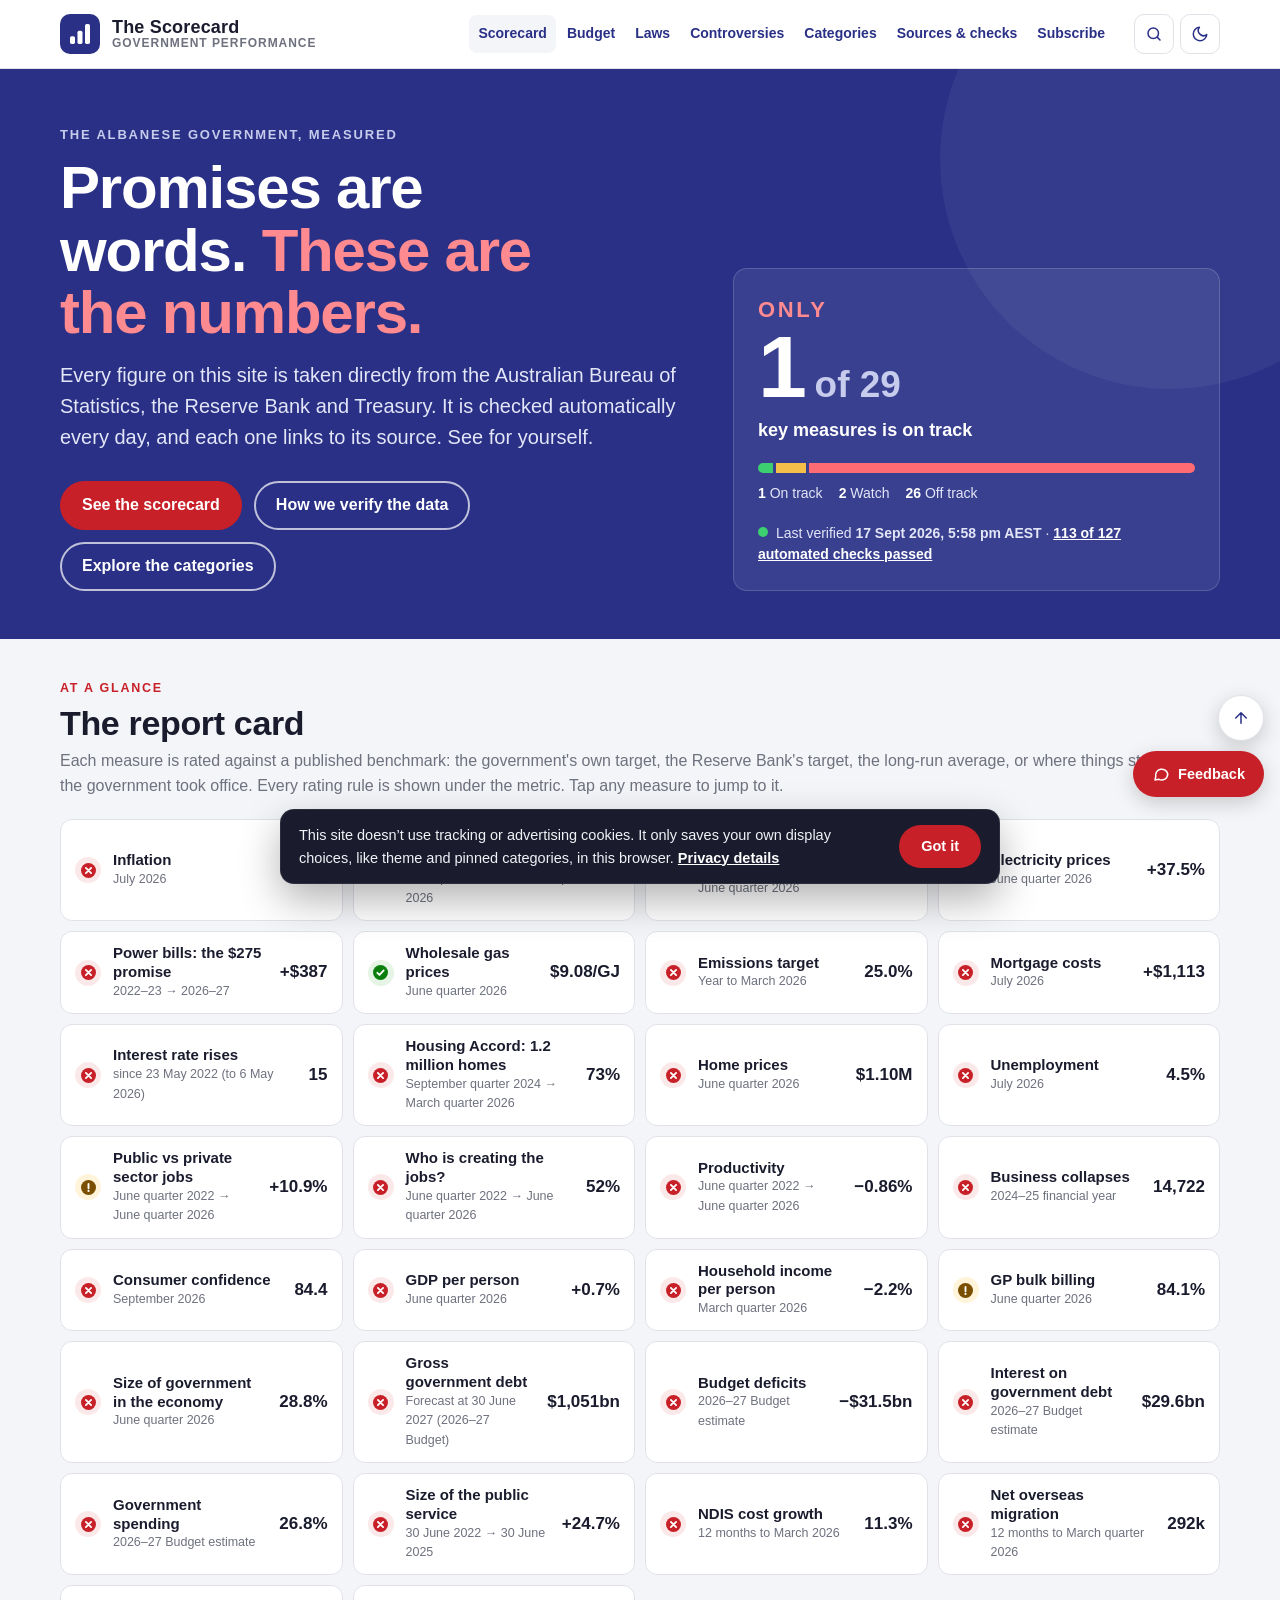
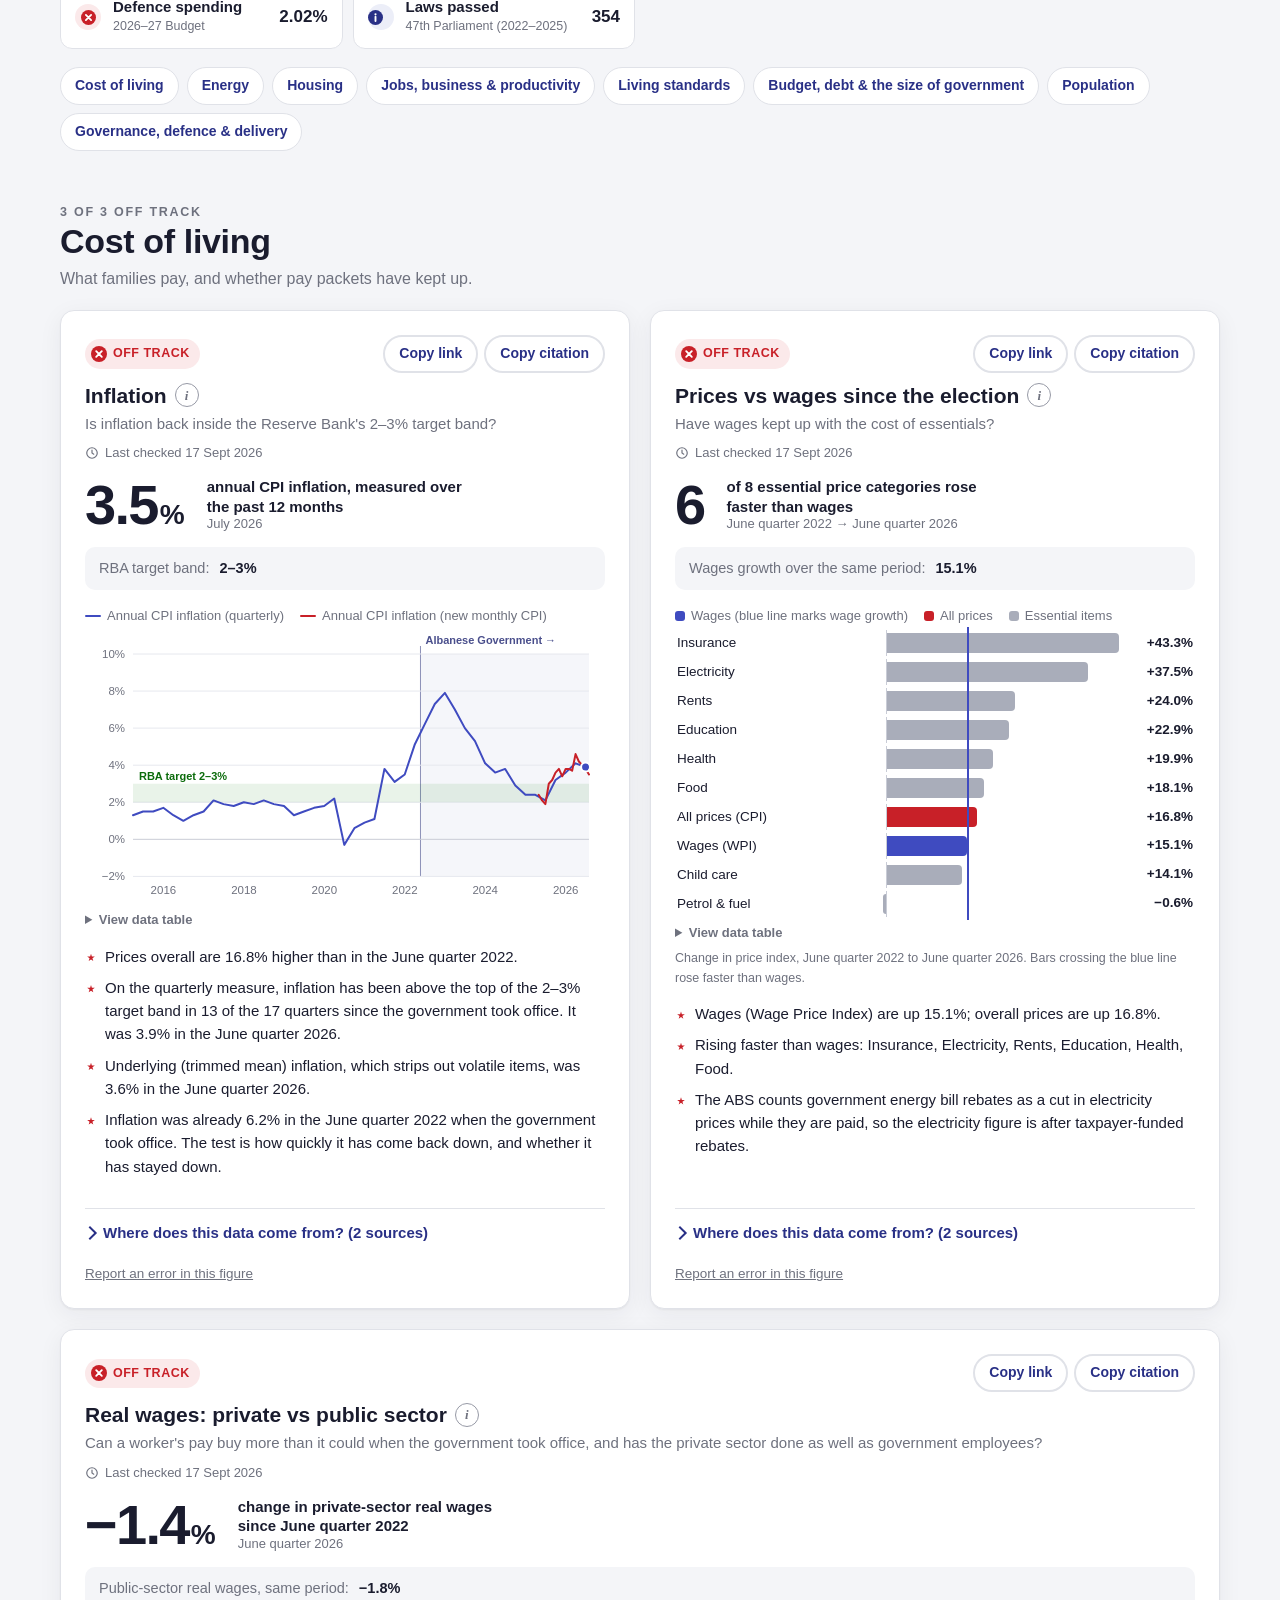
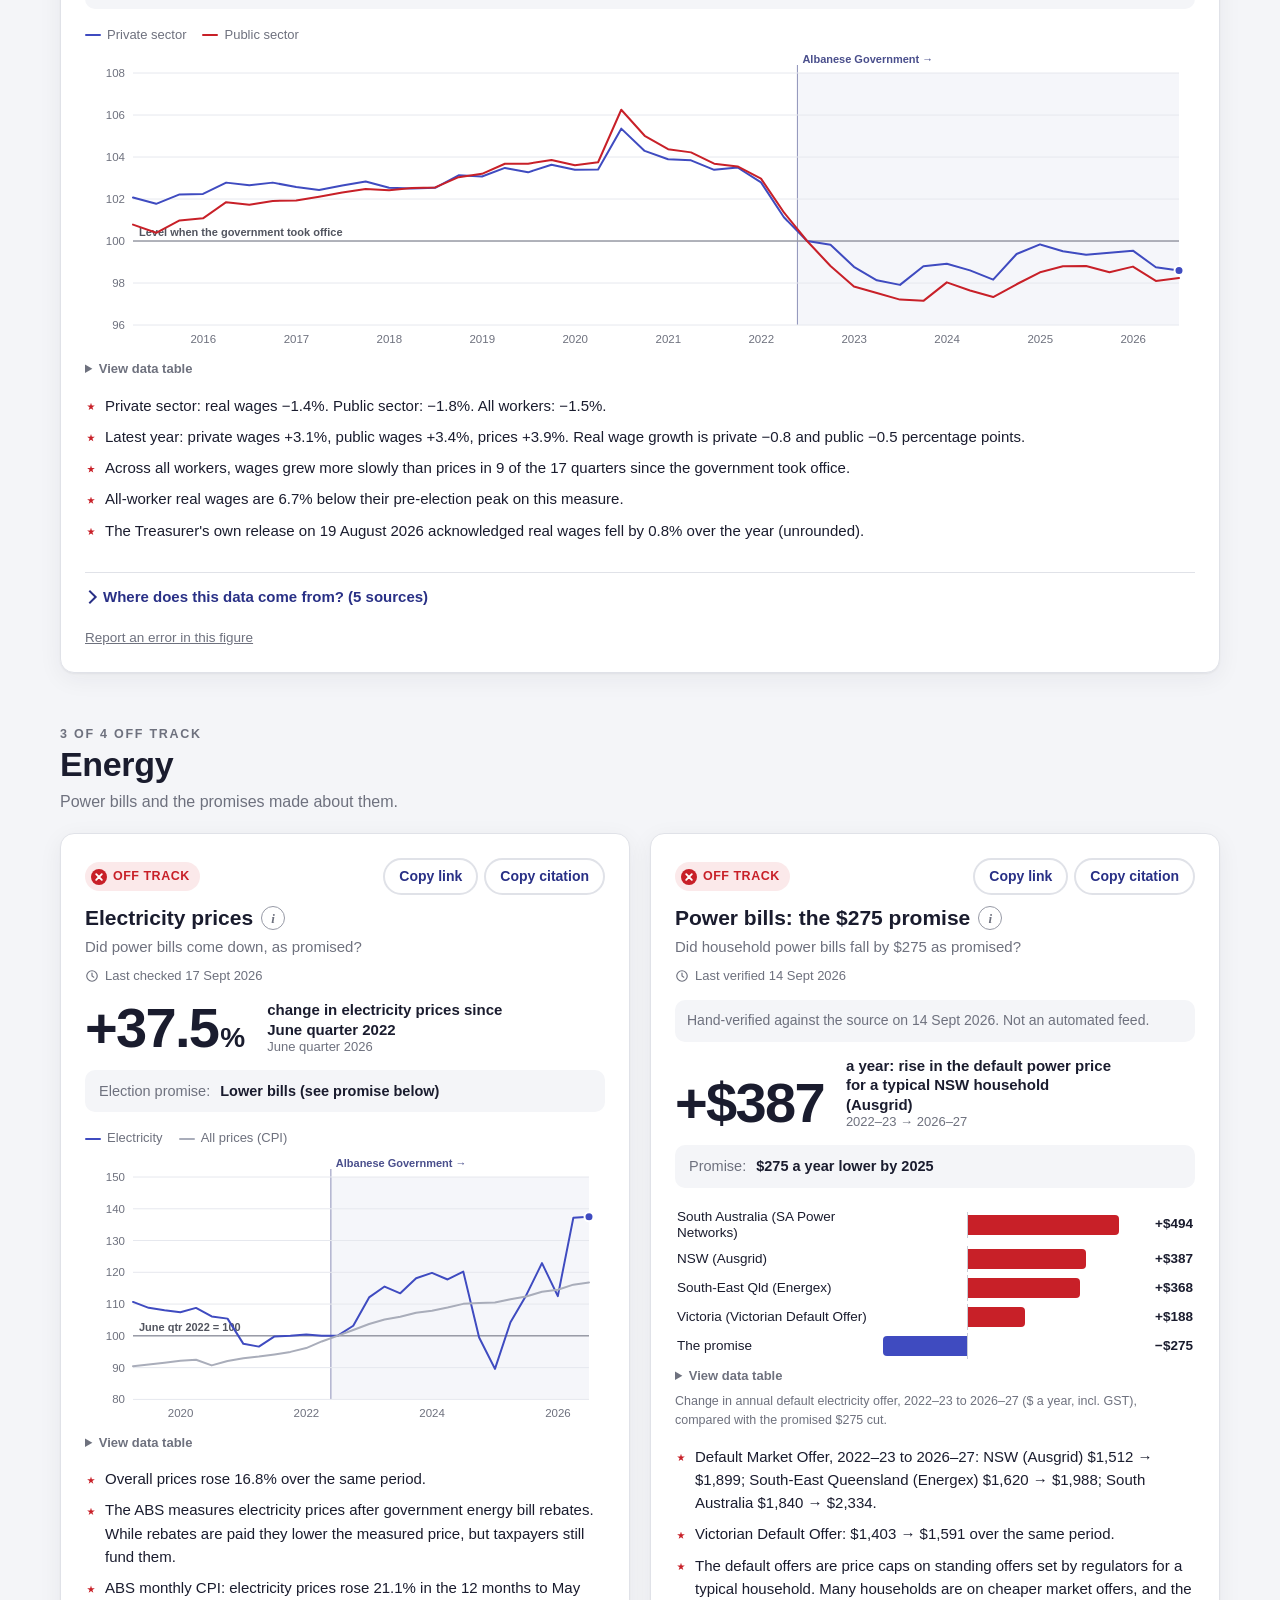
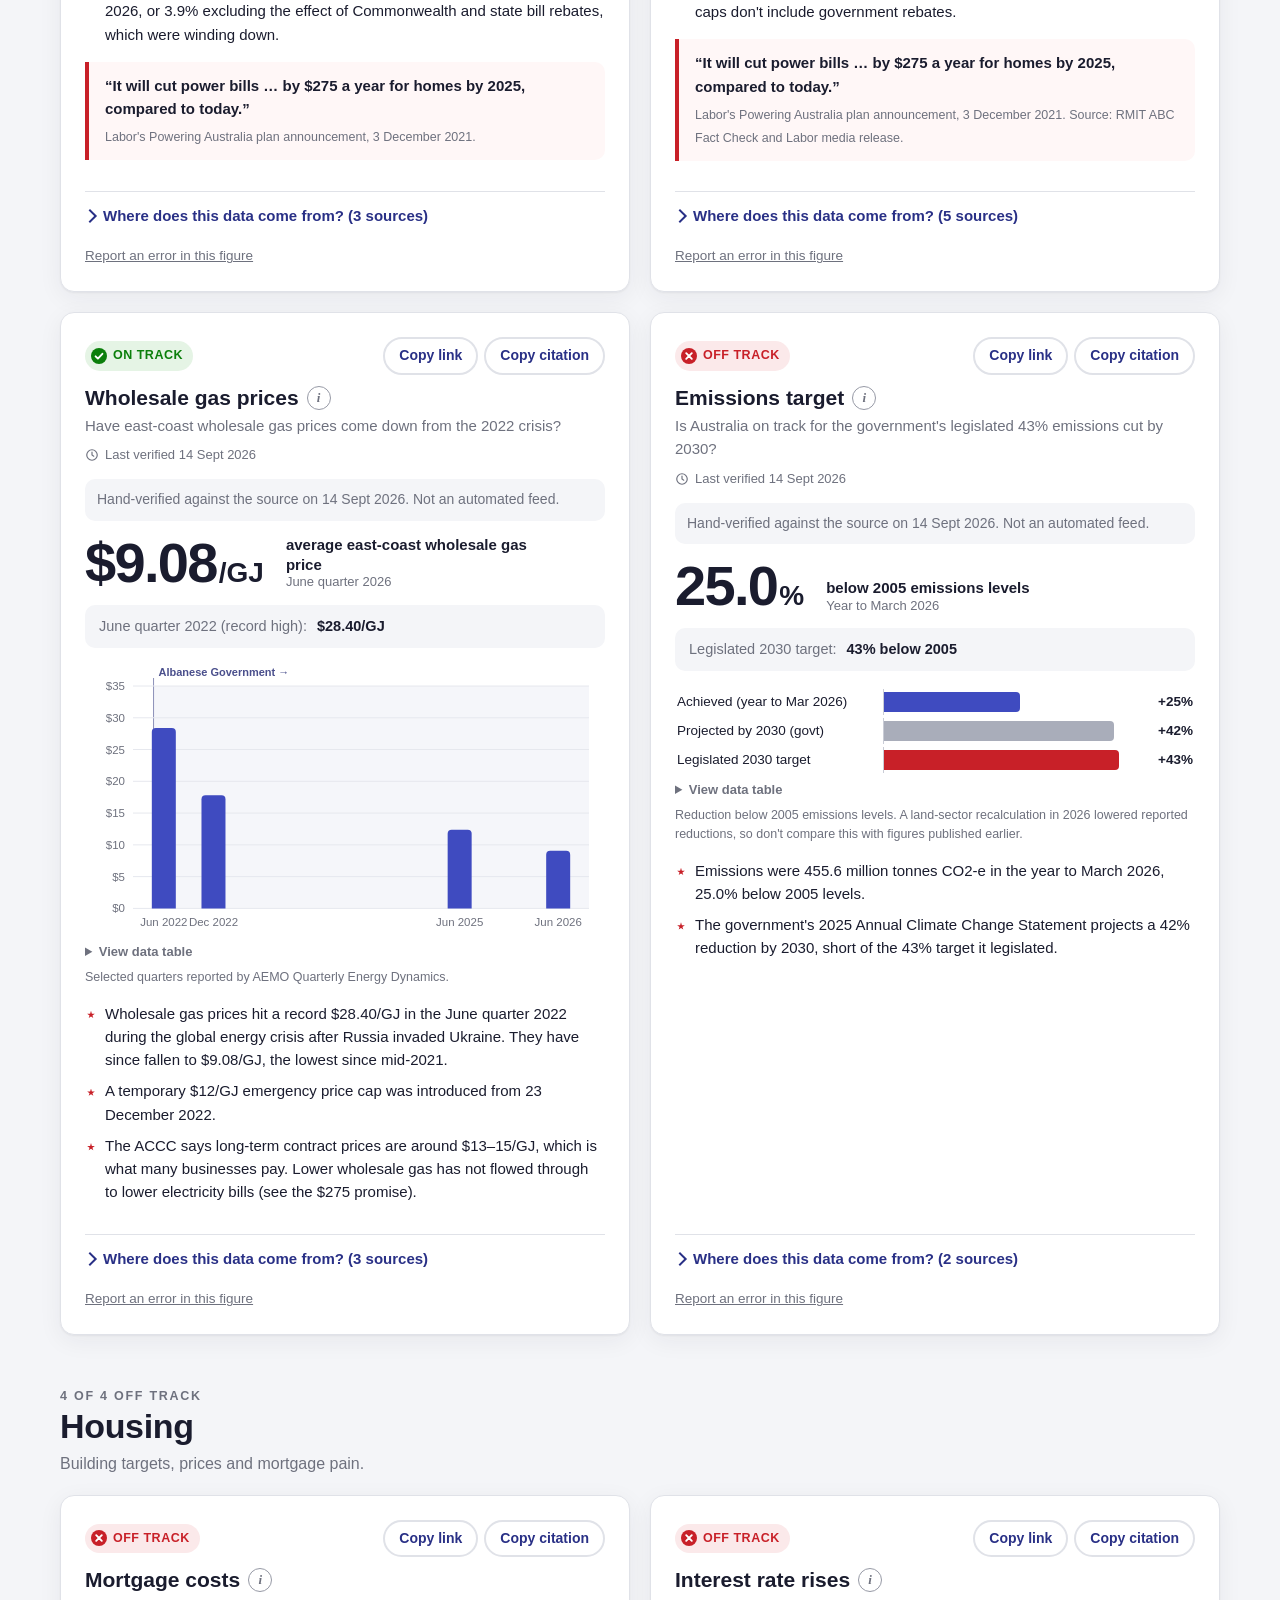
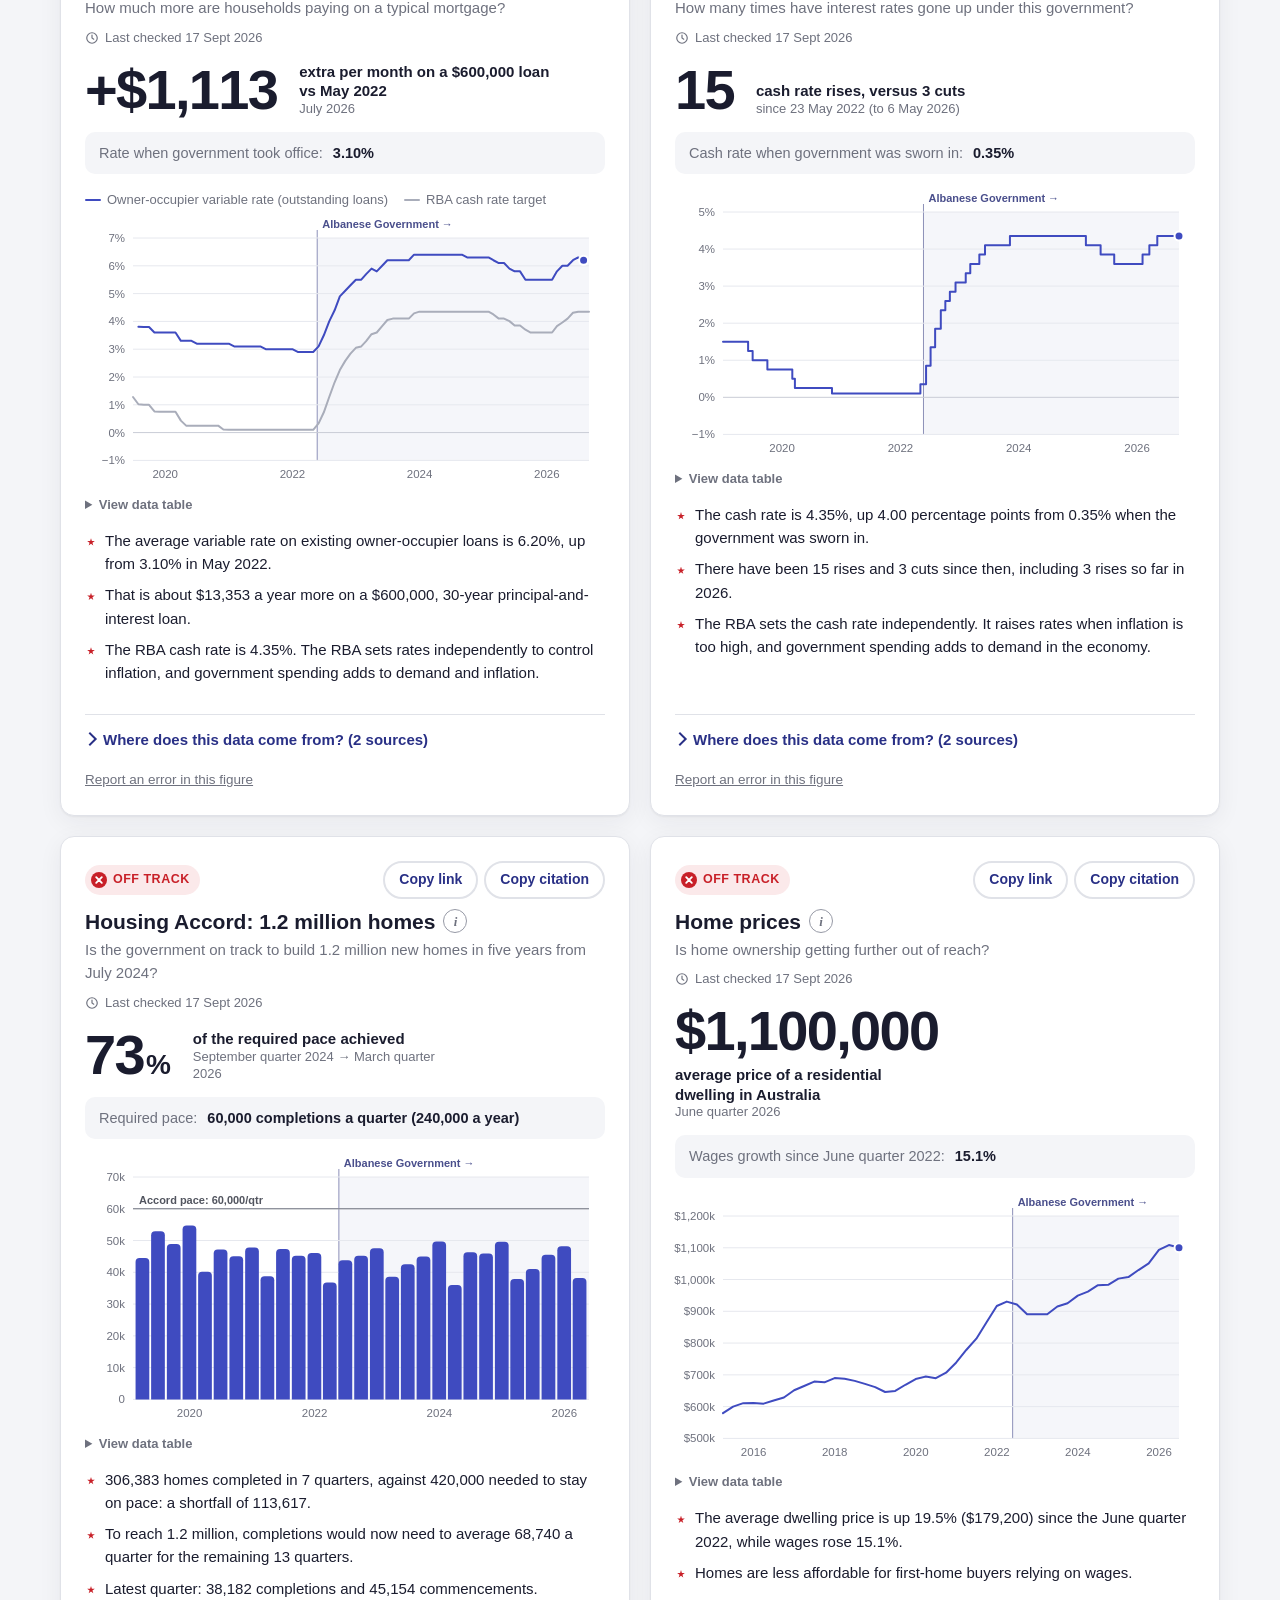
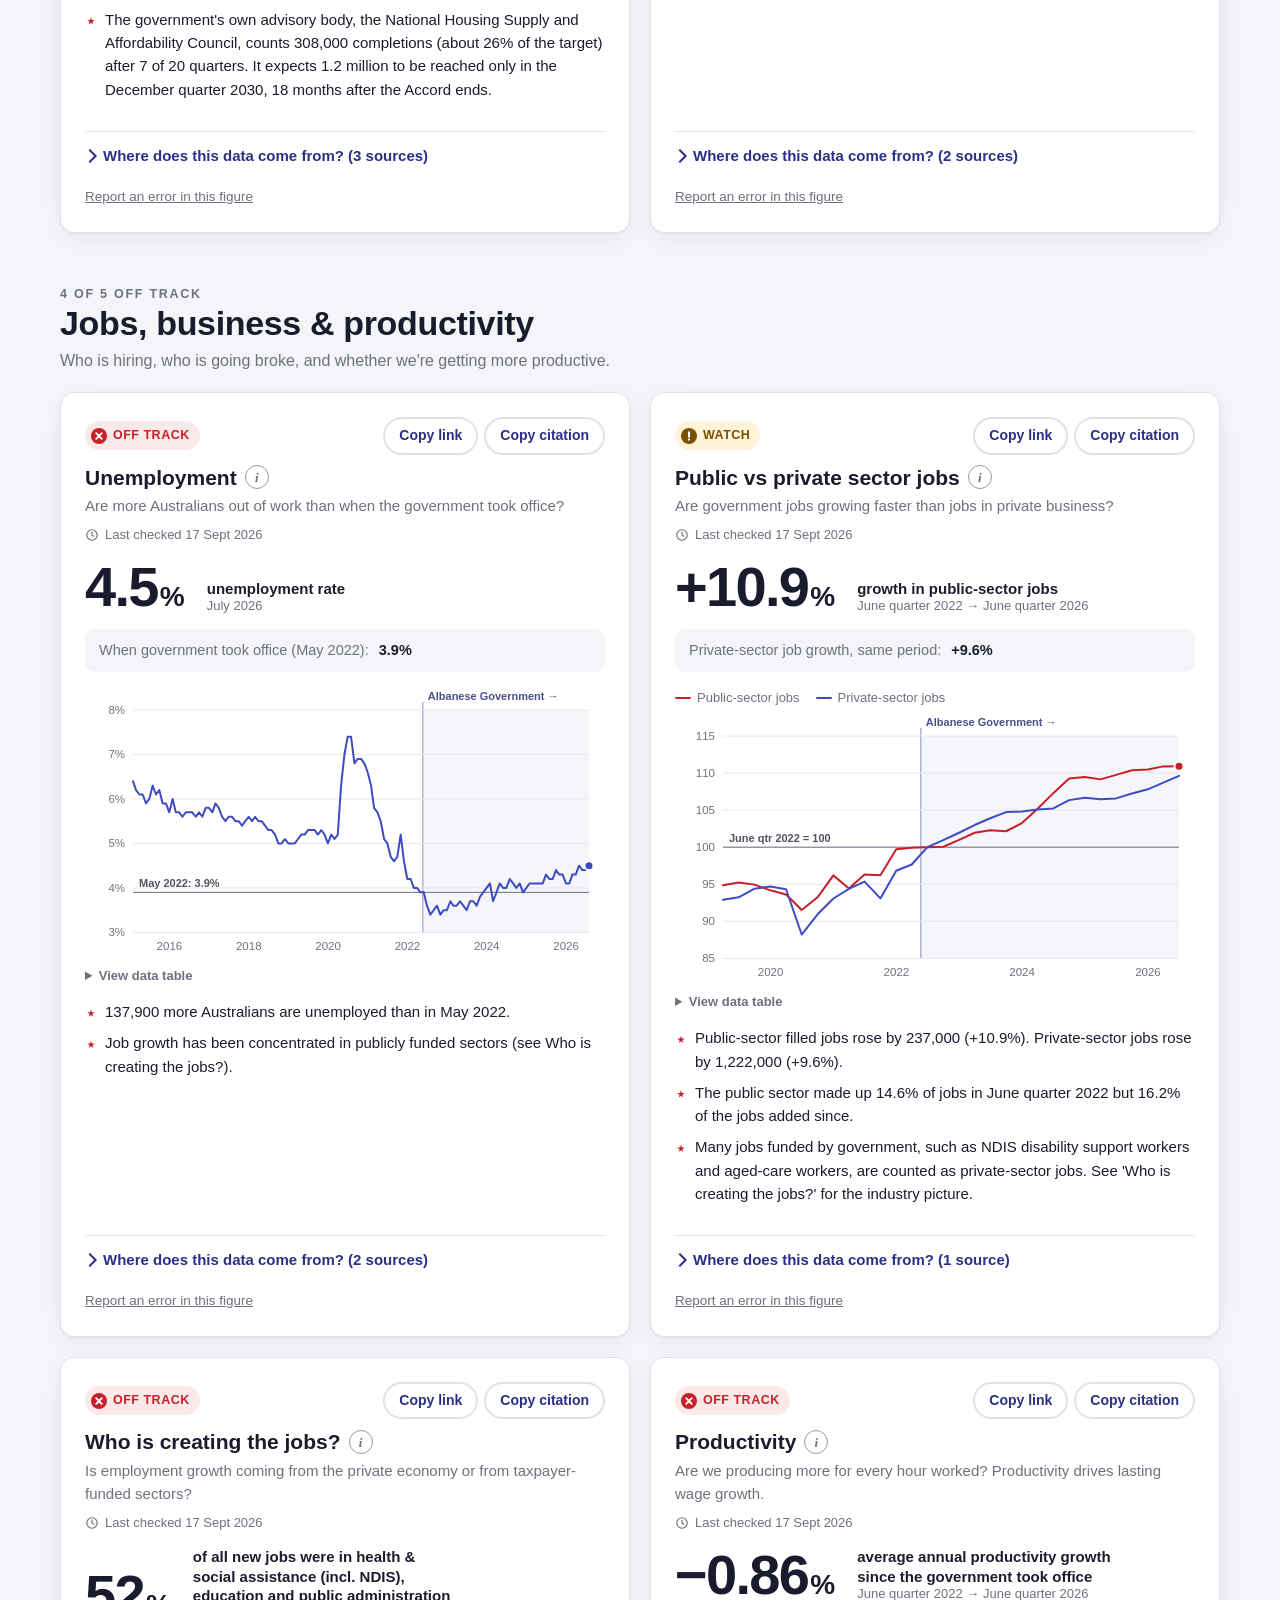
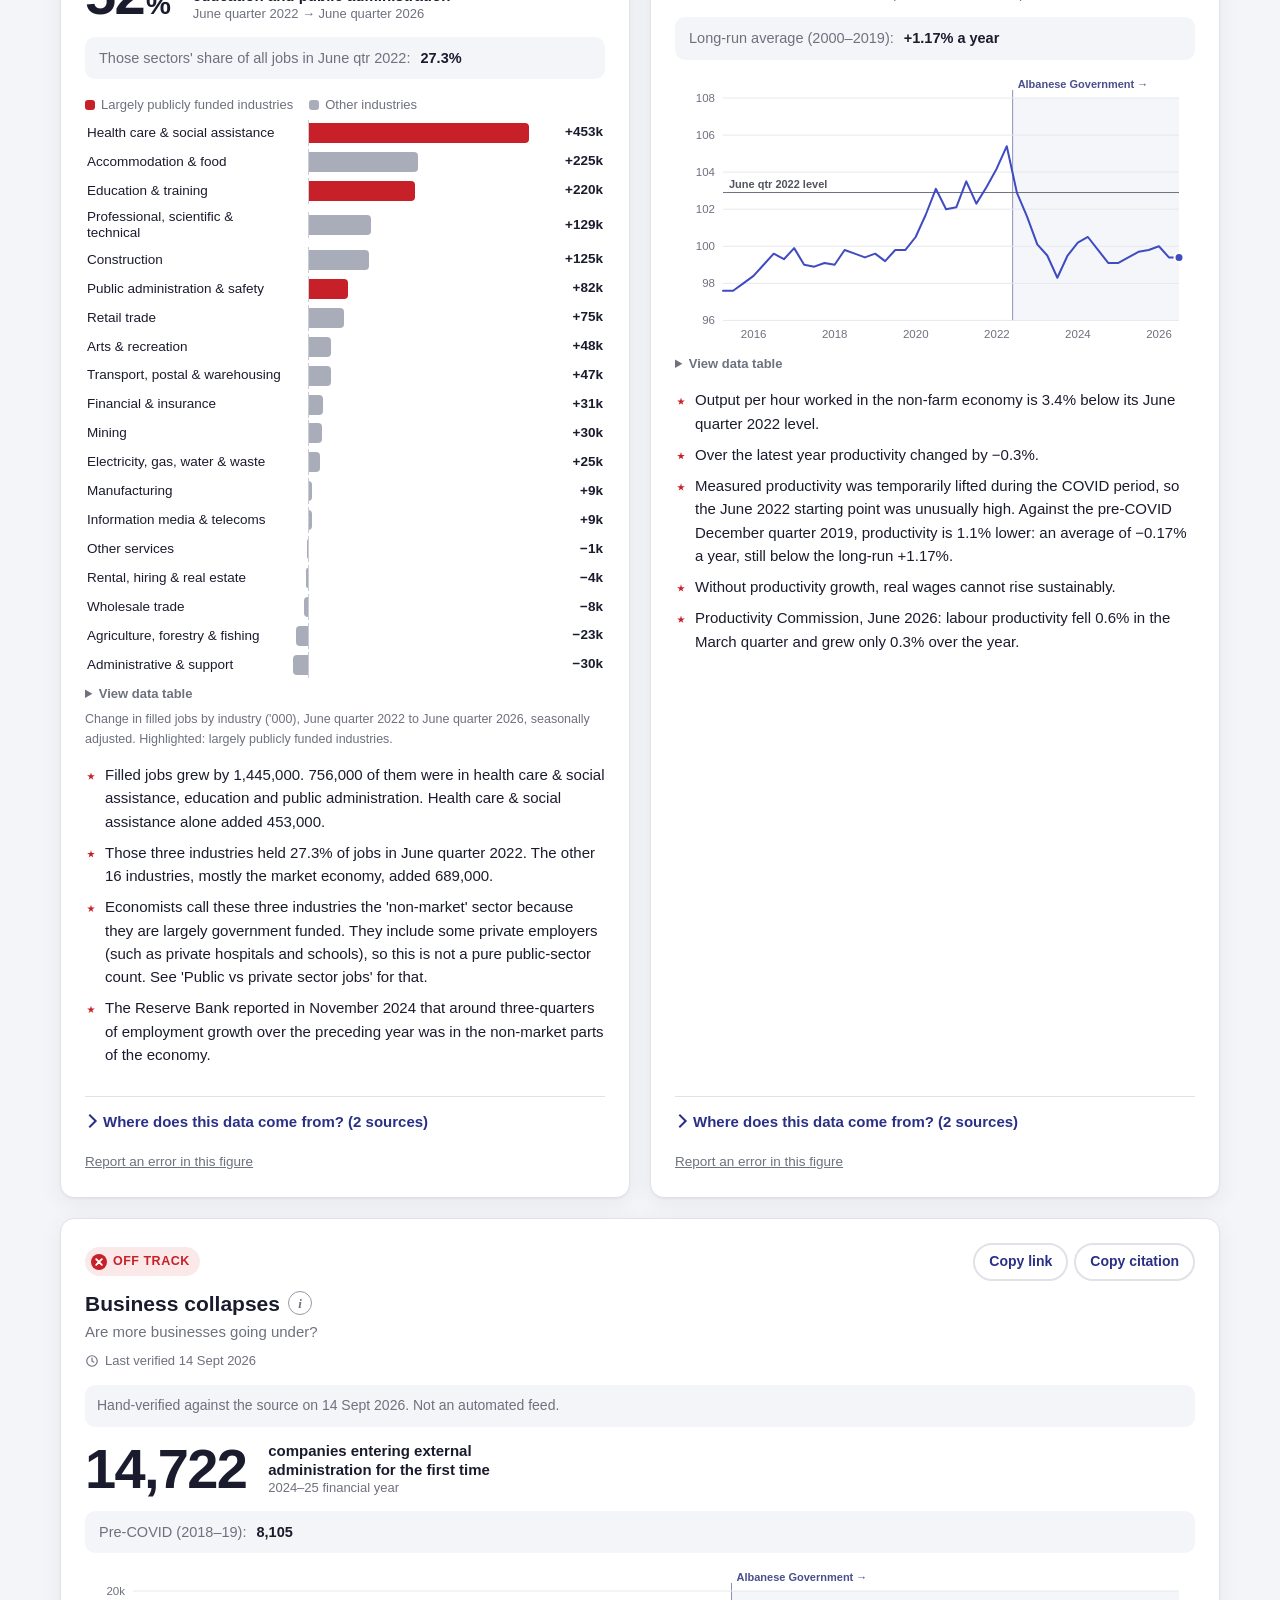
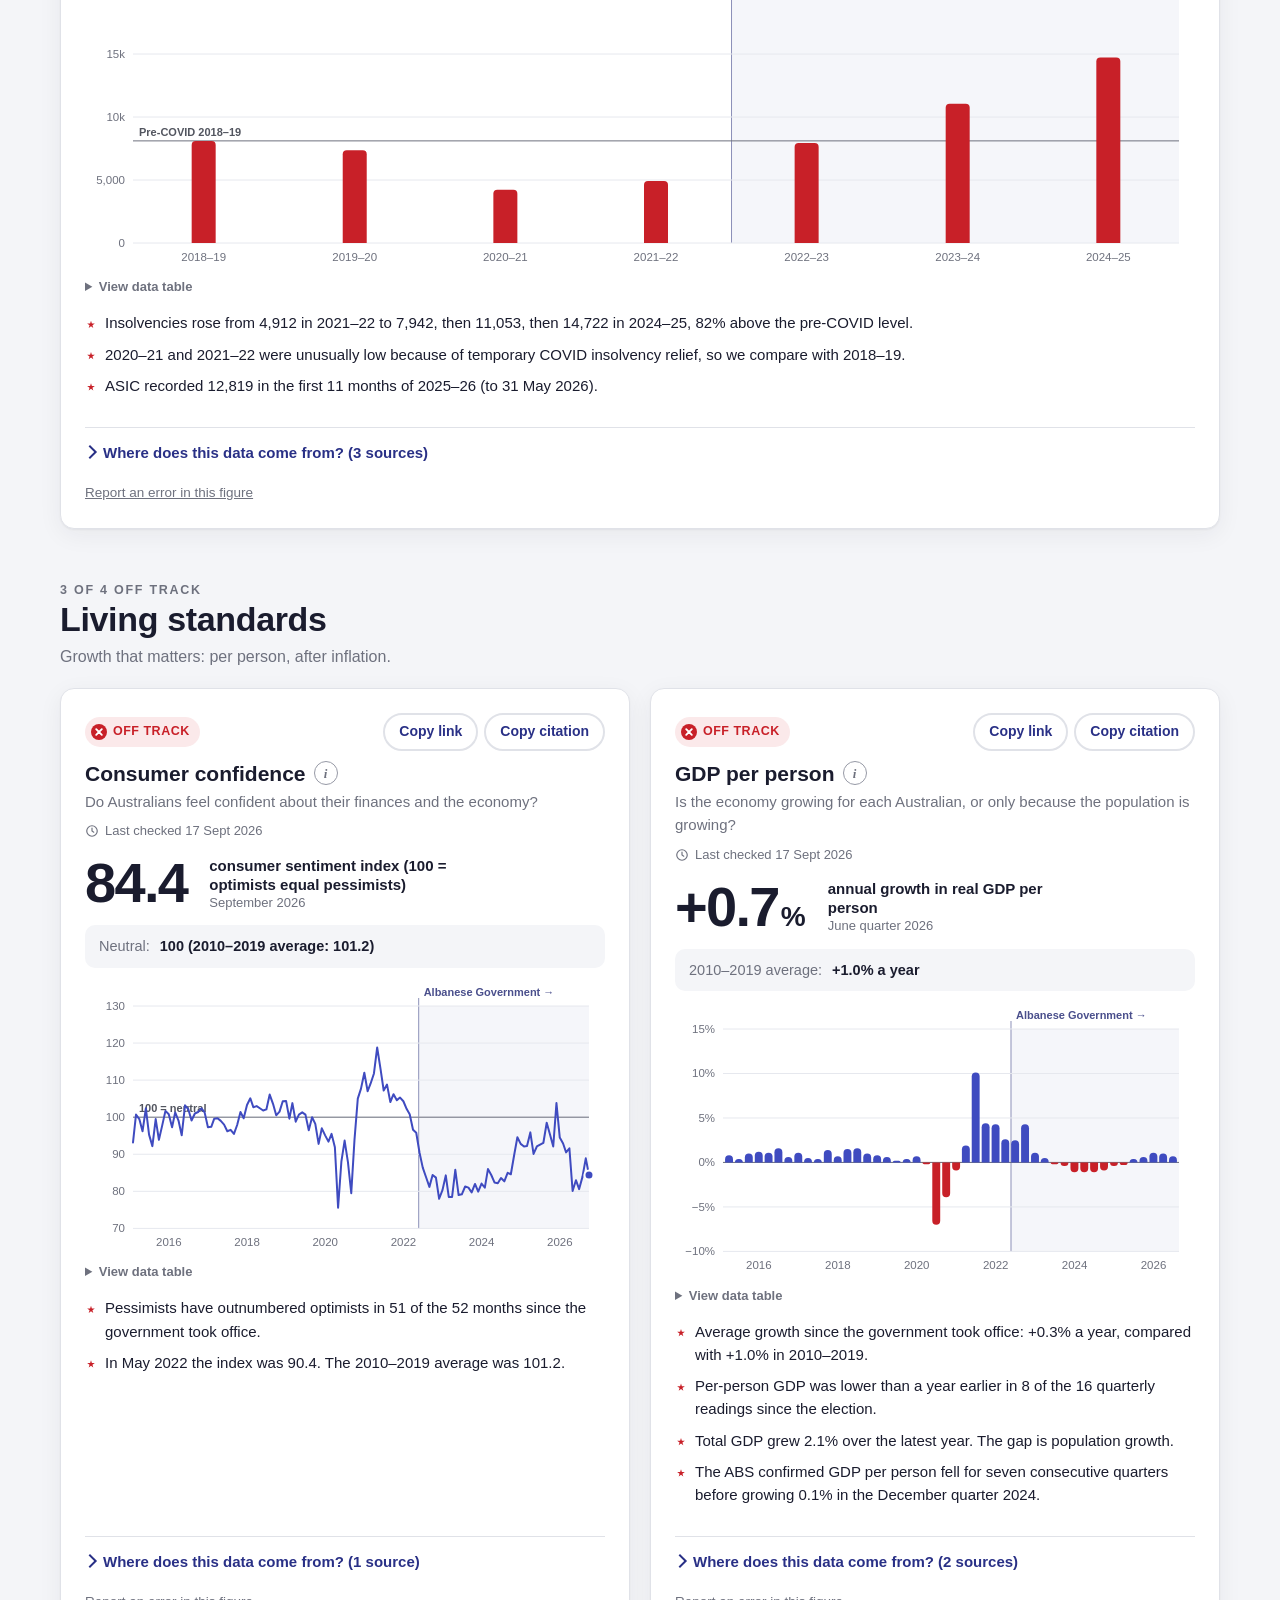
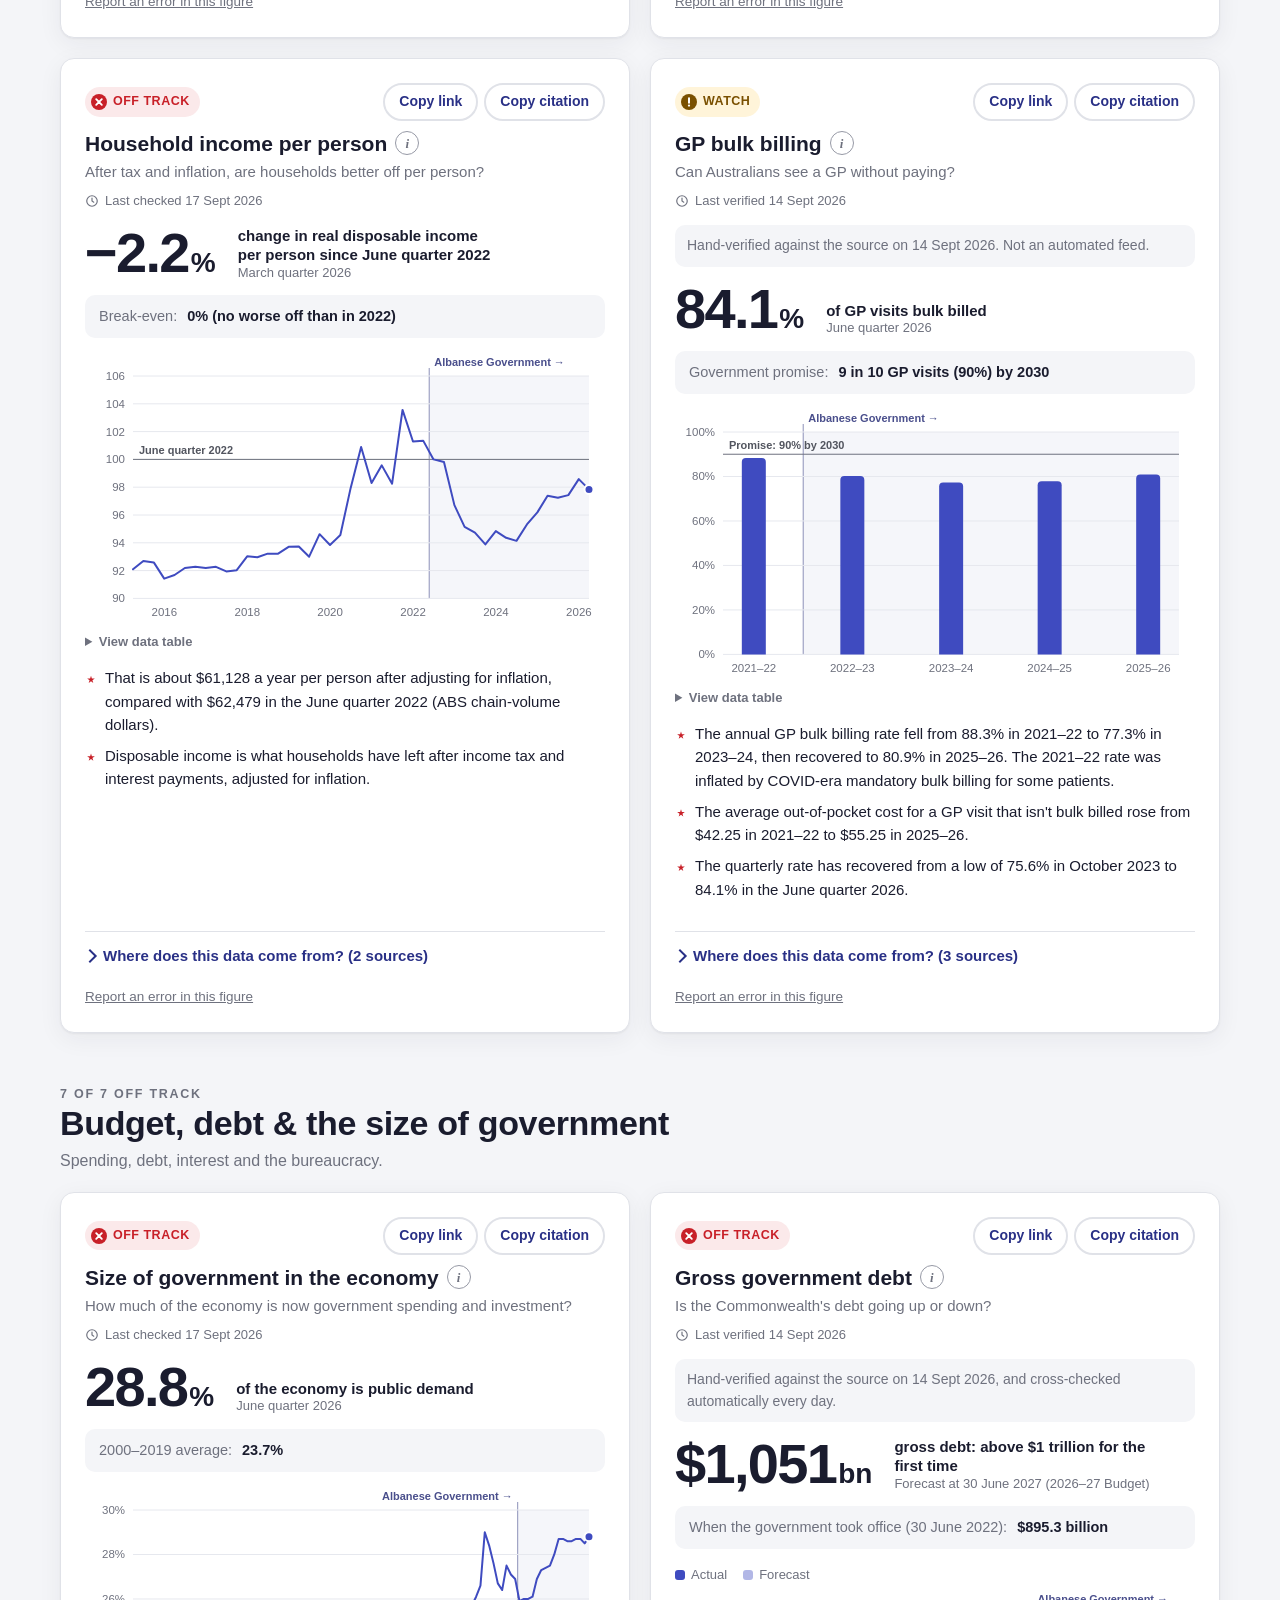
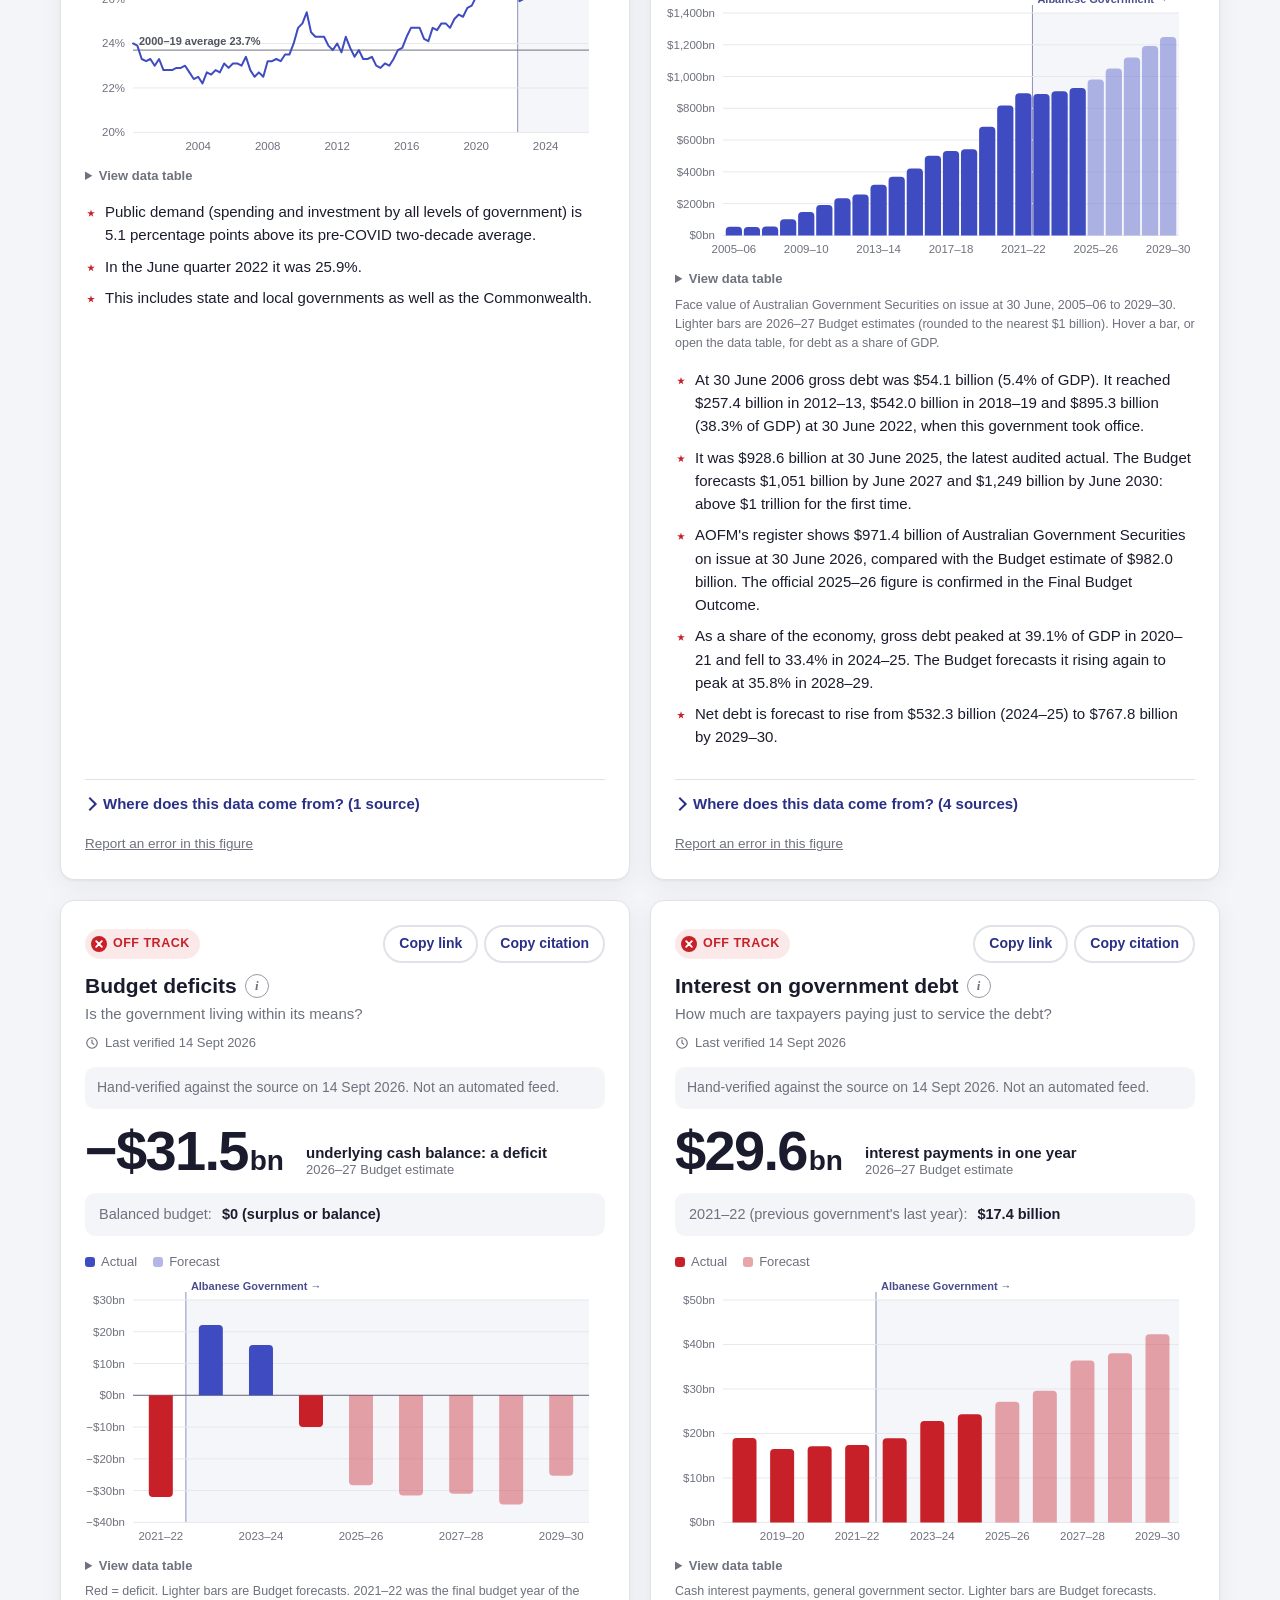
==== commit 1a832a33: "Budget builder: couple calculator takes each partner's income separately Co-Authored-By: Claude Opus" ====
--- a/index.html
+++ b/index.html
@@ -10,7 +10,7 @@
   <meta property="og:description" content="Official figures from the ABS, RBA and Treasury, checked daily. See every source.">
   <meta property="og:type" content="website">
   <link rel="icon" type="image/svg+xml" href="assets/favicon.svg">
-  <link rel="stylesheet" href="assets/styles.css?v=20260918f">
+  <link rel="stylesheet" href="assets/styles.css?v=20260918o">
 </head>
 <body>
   <a class="skip-link" href="#content">Skip to content</a>
@@ -99,10 +99,10 @@
     </div>
   </footer>
 
-  <script src="assets/config.js?v=20260918f"></script>
-  <script src="data/metrics.js"></script>
-  <script src="assets/charts.js?v=20260918f"></script>
-  <script src="assets/app.js?v=20260918f"></script>
-  <script src="assets/site.js?v=20260918f"></script>
+  <script src="assets/config.js?v=20260918o"></script>
+  <script src="data/metrics.js?v=20260918o"></script>
+  <script src="assets/charts.js?v=20260918o"></script>
+  <script src="assets/app.js?v=20260918o"></script>
+  <script src="assets/site.js?v=20260918o"></script>
 </body>
 </html>
--- a/assets/styles.css
+++ b/assets/styles.css
@@ -531,7 +531,7 @@
 .bb-summary .bb-bad .v { color: var(--off); }
 .bb-status { margin: 6px 0 0; min-height: 1.2em; font-size: 14px; color: var(--body-grey); }
 .bb-cols { display: grid; grid-template-columns: repeat(2, minmax(0, 1fr)); gap: 20px; margin-top: 12px; }
-@media (max-width: 980px) { .bb-cols { grid-template-columns: 1fr; } }
+@media (max-width: 980px) { .bb-cols { grid-template-columns: minmax(0, 1fr); } }
 .bb-h { font-size: 20px; margin: 0 0 6px; }
 .bb-row { padding: 14px 0; border-top: 1px solid var(--rule); }
 .bb-row:first-child { border-top: 0; }
@@ -555,7 +555,8 @@
 .bb-rates-top { display: flex; flex-wrap: wrap; justify-content: space-between; align-items: flex-start; gap: 10px 20px; }
 .bb-rates-top .bb-help { margin-top: 0; }
 .bb-rates-grid { display: grid; grid-template-columns: repeat(2, minmax(0, 1fr)); gap: 20px 36px; margin-top: 14px; }
-@media (max-width: 980px) { .bb-rates-grid { grid-template-columns: 1fr; } }
+@media (max-width: 980px) { .bb-rates-grid { grid-template-columns: minmax(0, 1fr); } }
+.bb-rates-grid > *, .bb-cols > *, .bb-stack > * { min-width: 0; }
 .bb-rates .bb-sub { font-size: 16px; margin: 0 0 8px; }
 .bb-table tr.bb-changed .bb-num { border-color: var(--link); background: var(--info-tint); }
 @media (max-width: 560px) {
@@ -578,6 +579,25 @@
 .bb-rate-row { margin-top: 12px; }
 .bb-scroll { overflow-x: auto; }
 .bb-more { color: var(--off); font-weight: 700; }
+.bb-mig { margin-top: 48px; }
+.bb-split { margin-top: 22px; padding-top: 18px; border-top: 1px solid var(--rule); max-width: 820px; }
+.bb-check { display: inline-flex; align-items: center; gap: 10px; font-weight: 700; margin: 12px 0 4px; cursor: pointer; }
+.bb-check input { width: 20px; height: 20px; accent-color: var(--link); }
+.bb-split-opts { border: 0; padding: 0; margin: 12px 0 4px; display: flex; flex-wrap: wrap; gap: 4px 22px; }
+.bb-split-opts legend { padding: 0; margin-bottom: 4px; }
+.bb-split-opts .bb-check { margin: 4px 0; font-weight: 600; }
+.bb-couple { margin-top: 10px; }
+.bb-num.bb-wide { width: 120px; }
+.bb-couple-out { margin: 10px 0 0; font-size: 15px; }
+.bb-stack { display: grid; gap: 20px; align-content: start; }
+.bb-fixed .bb-note { margin-top: 6px; }
+.bb-evidence { margin-top: 20px; }
+.bb-ev { border-top: 1px solid var(--rule); padding: 10px 0; }
+.bb-ev:first-of-type { border-top: 0; }
+.bb-ev summary { cursor: pointer; font-weight: 700; font-size: 15.5px; }
+.bb-ev ul { margin: 10px 0 4px; padding-left: 20px; display: grid; gap: 10px; font-size: 14.5px; }
+.bb-ev-src { display: block; color: var(--body-grey); font-size: 13px; margin-top: 2px; }
+.bb-mig-out .bb-impact { font-size: 15px; }
 .bb-less { color: var(--on); font-weight: 700; }
 .bb-impact { margin: 6px 0 0; padding-left: 20px; display: grid; gap: 8px; font-size: 15.5px; }
 .bb-actions { display: flex; flex-wrap: wrap; gap: 12px; margin-top: 22px; }
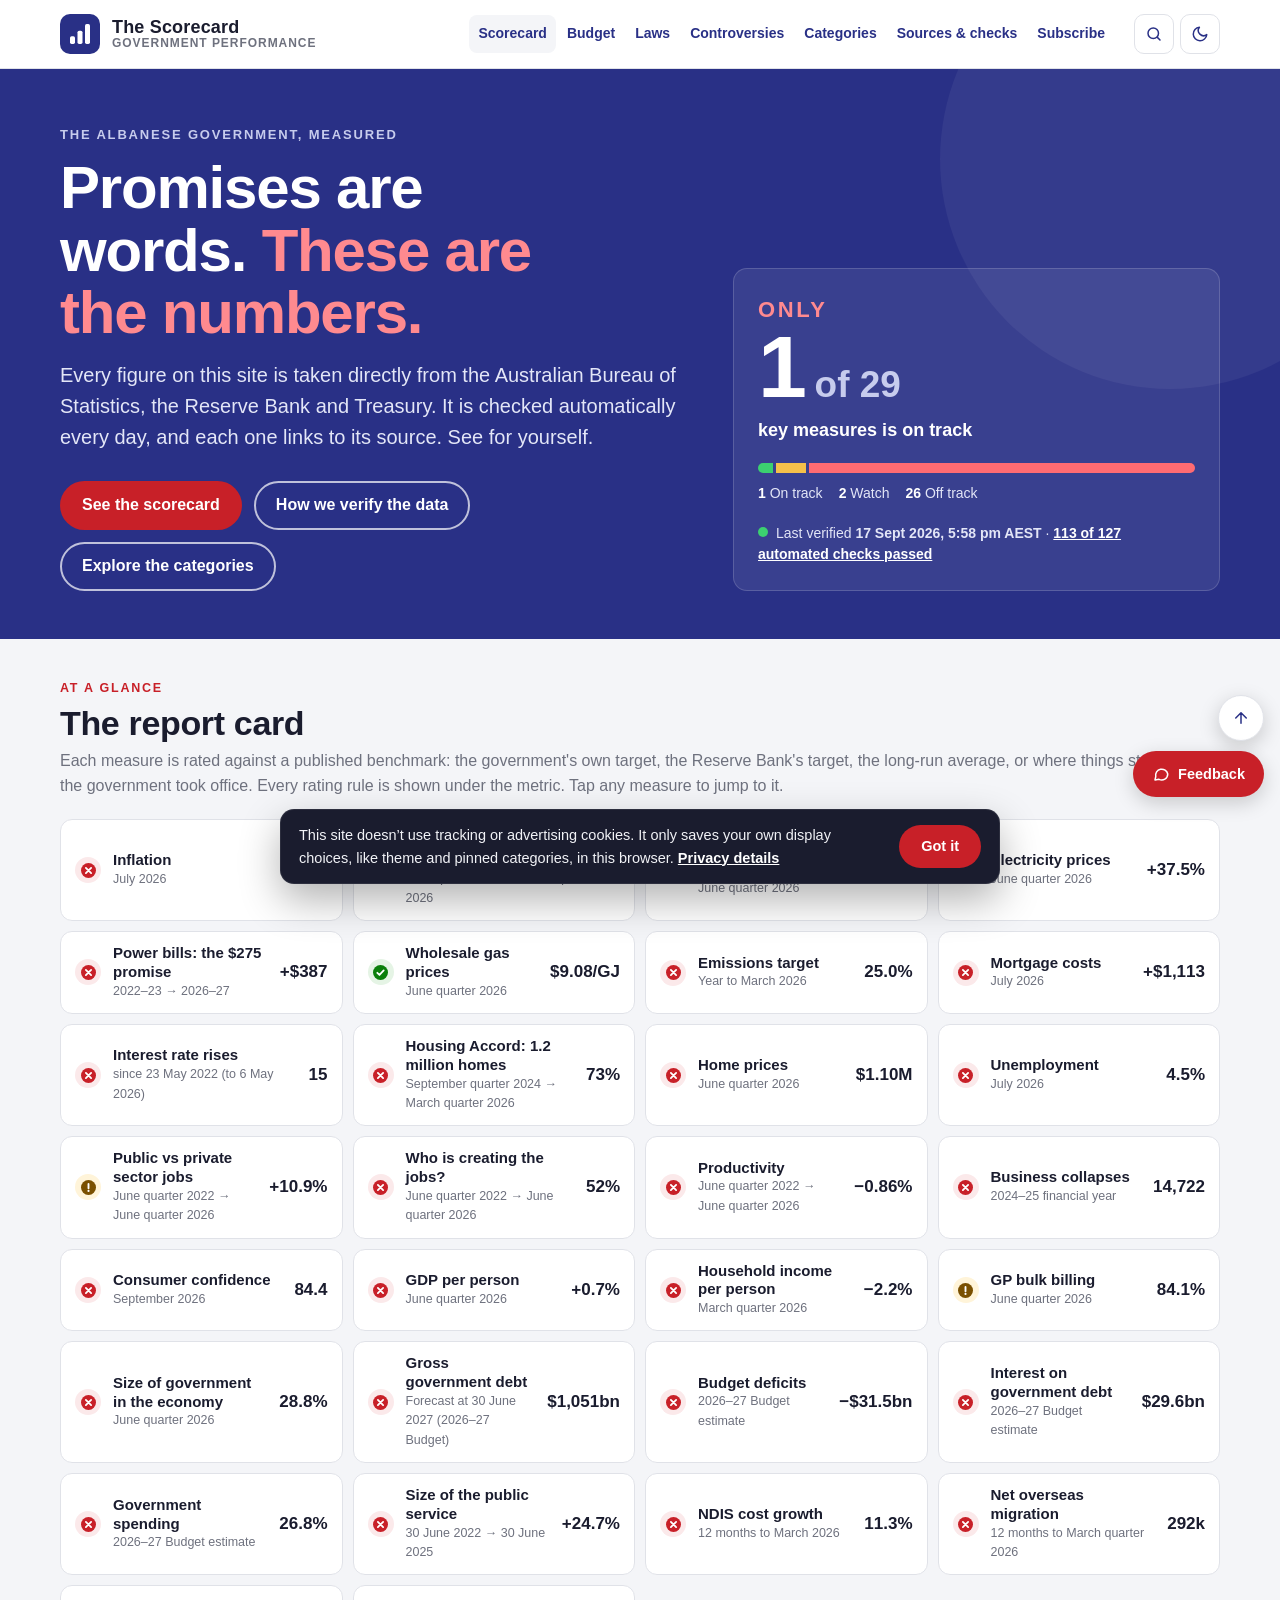
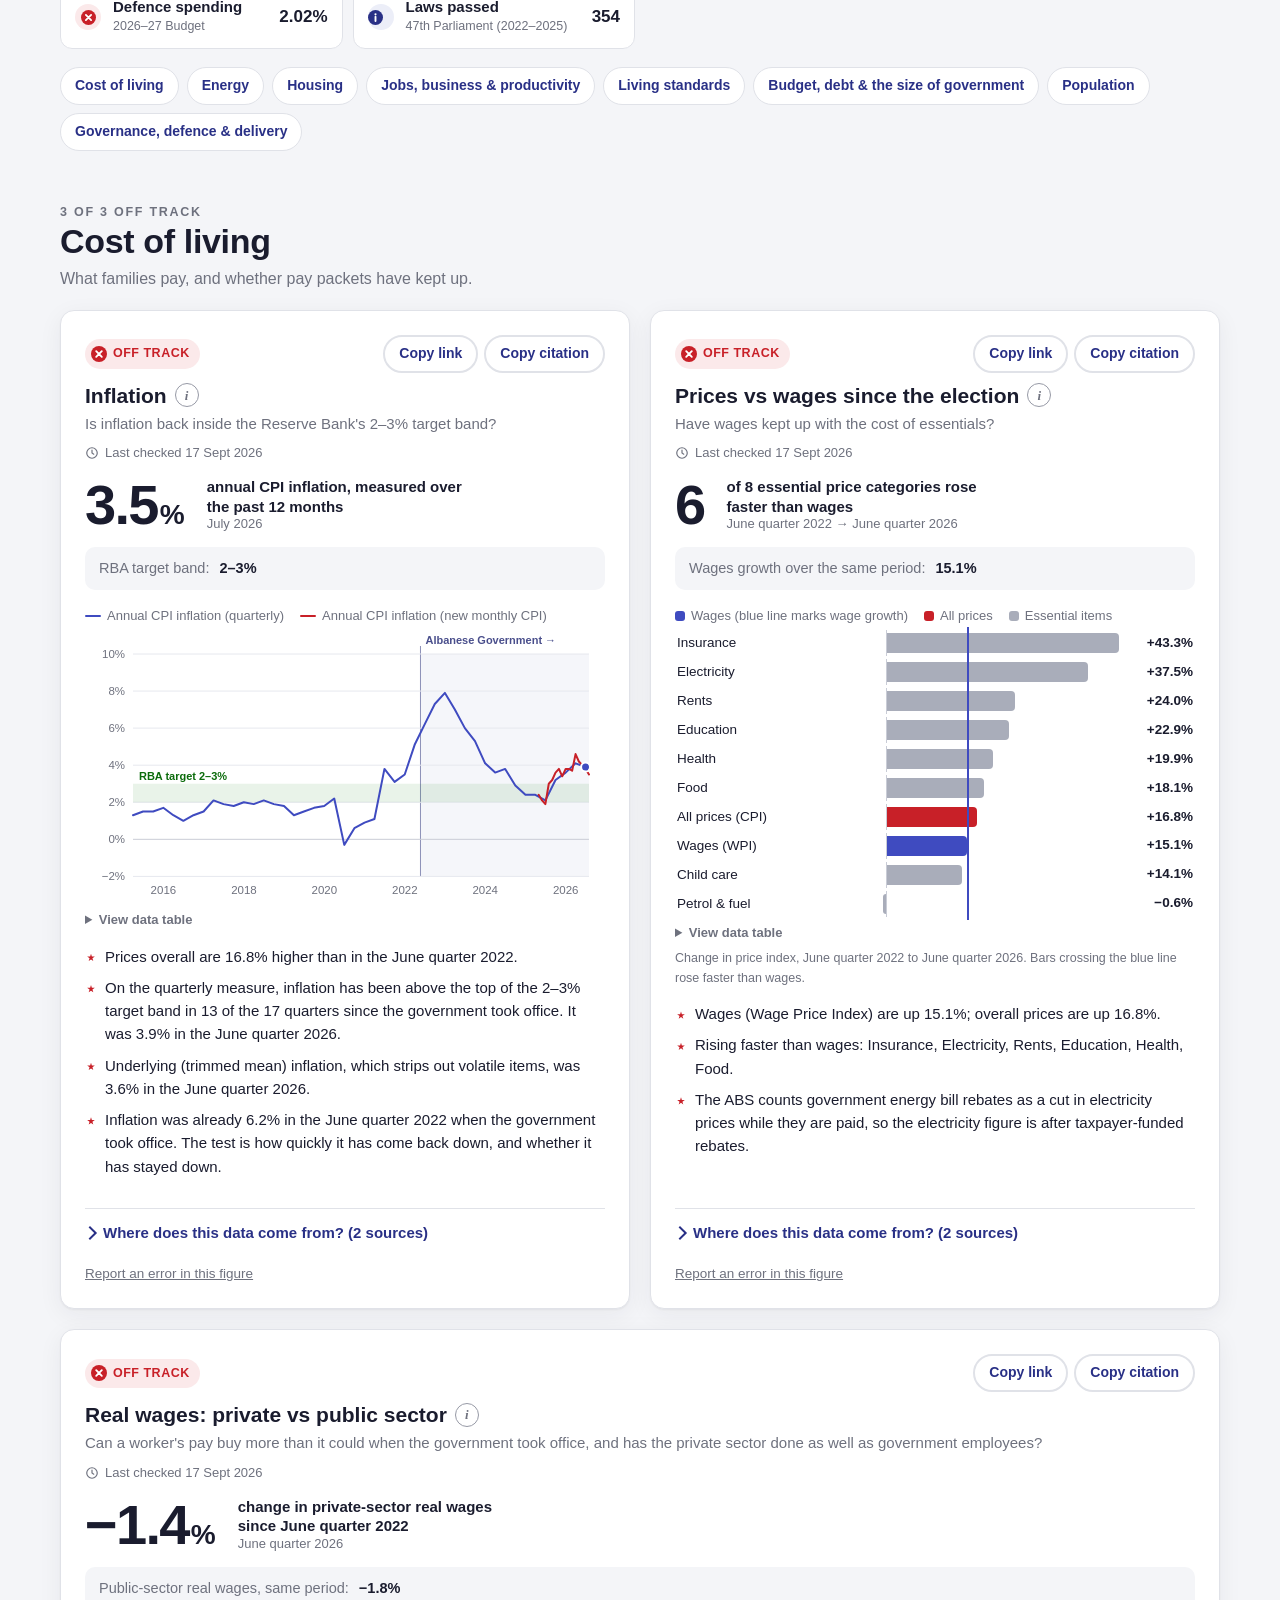
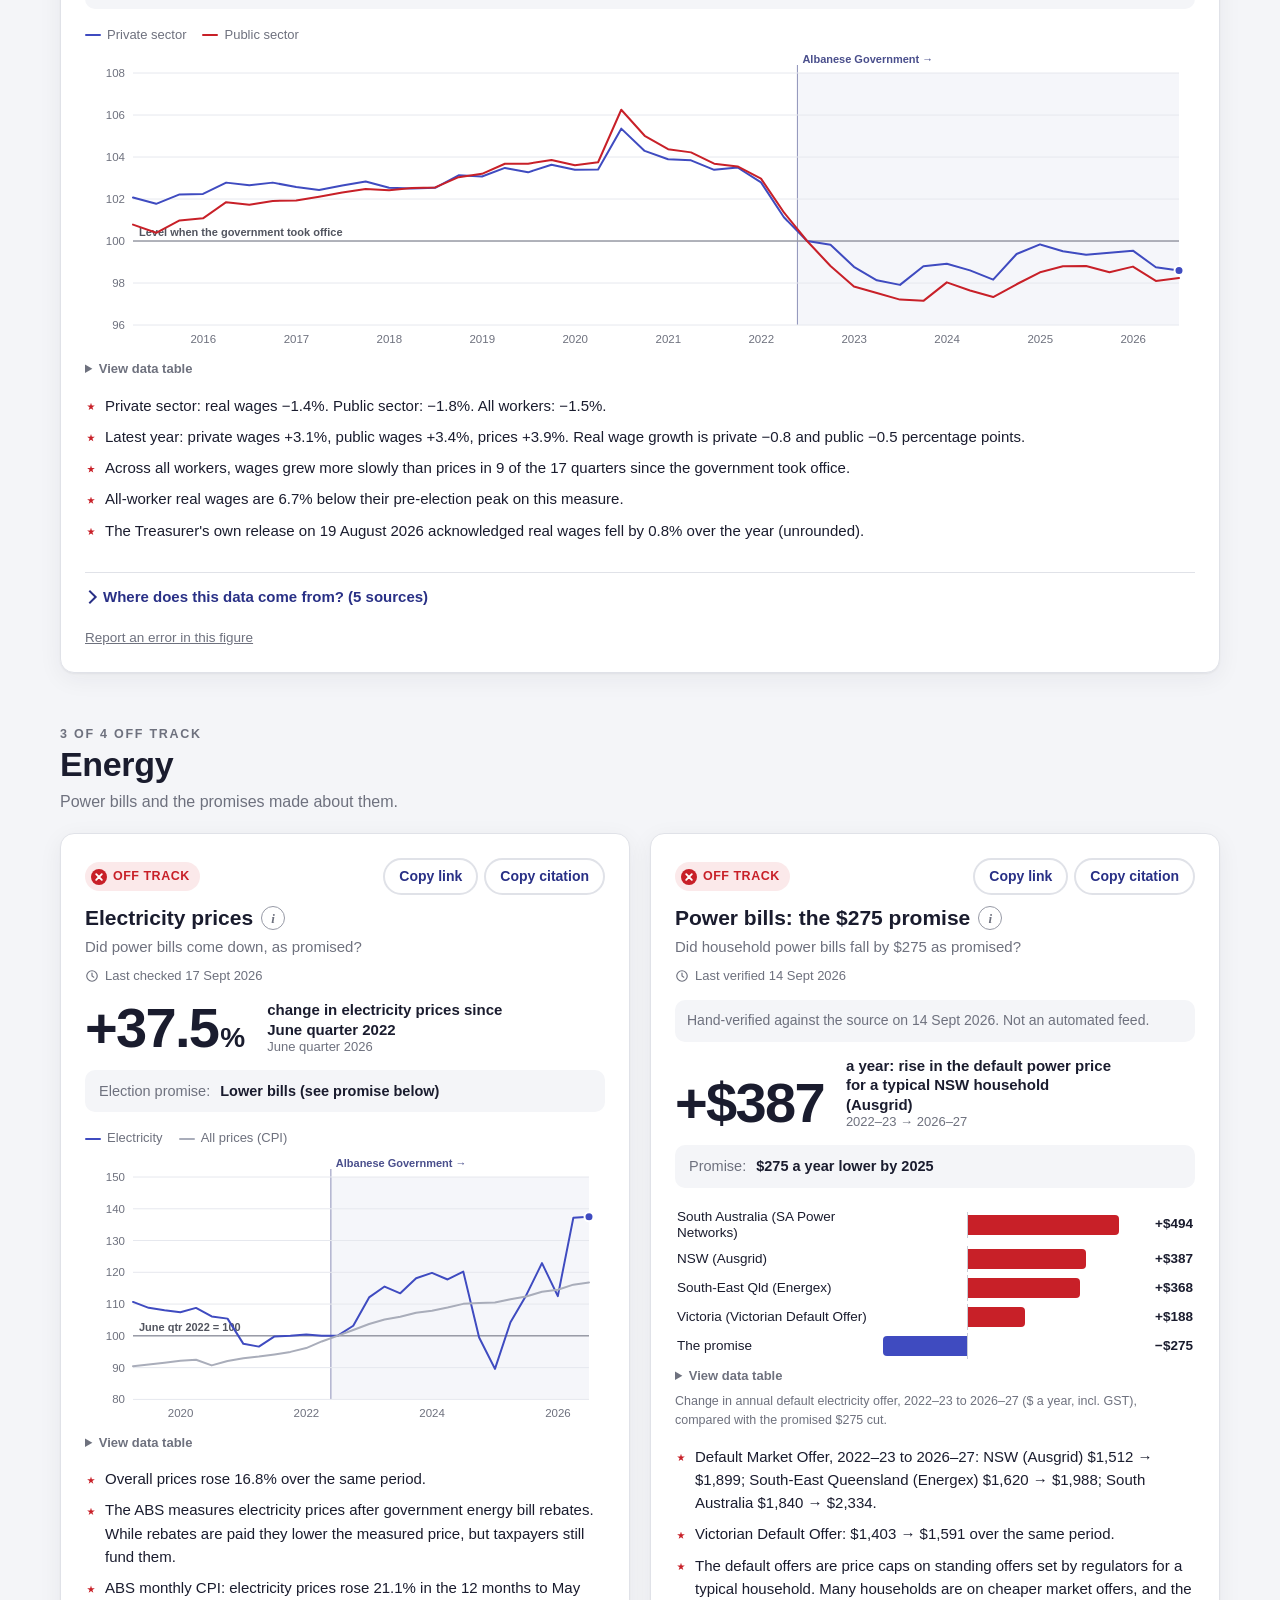
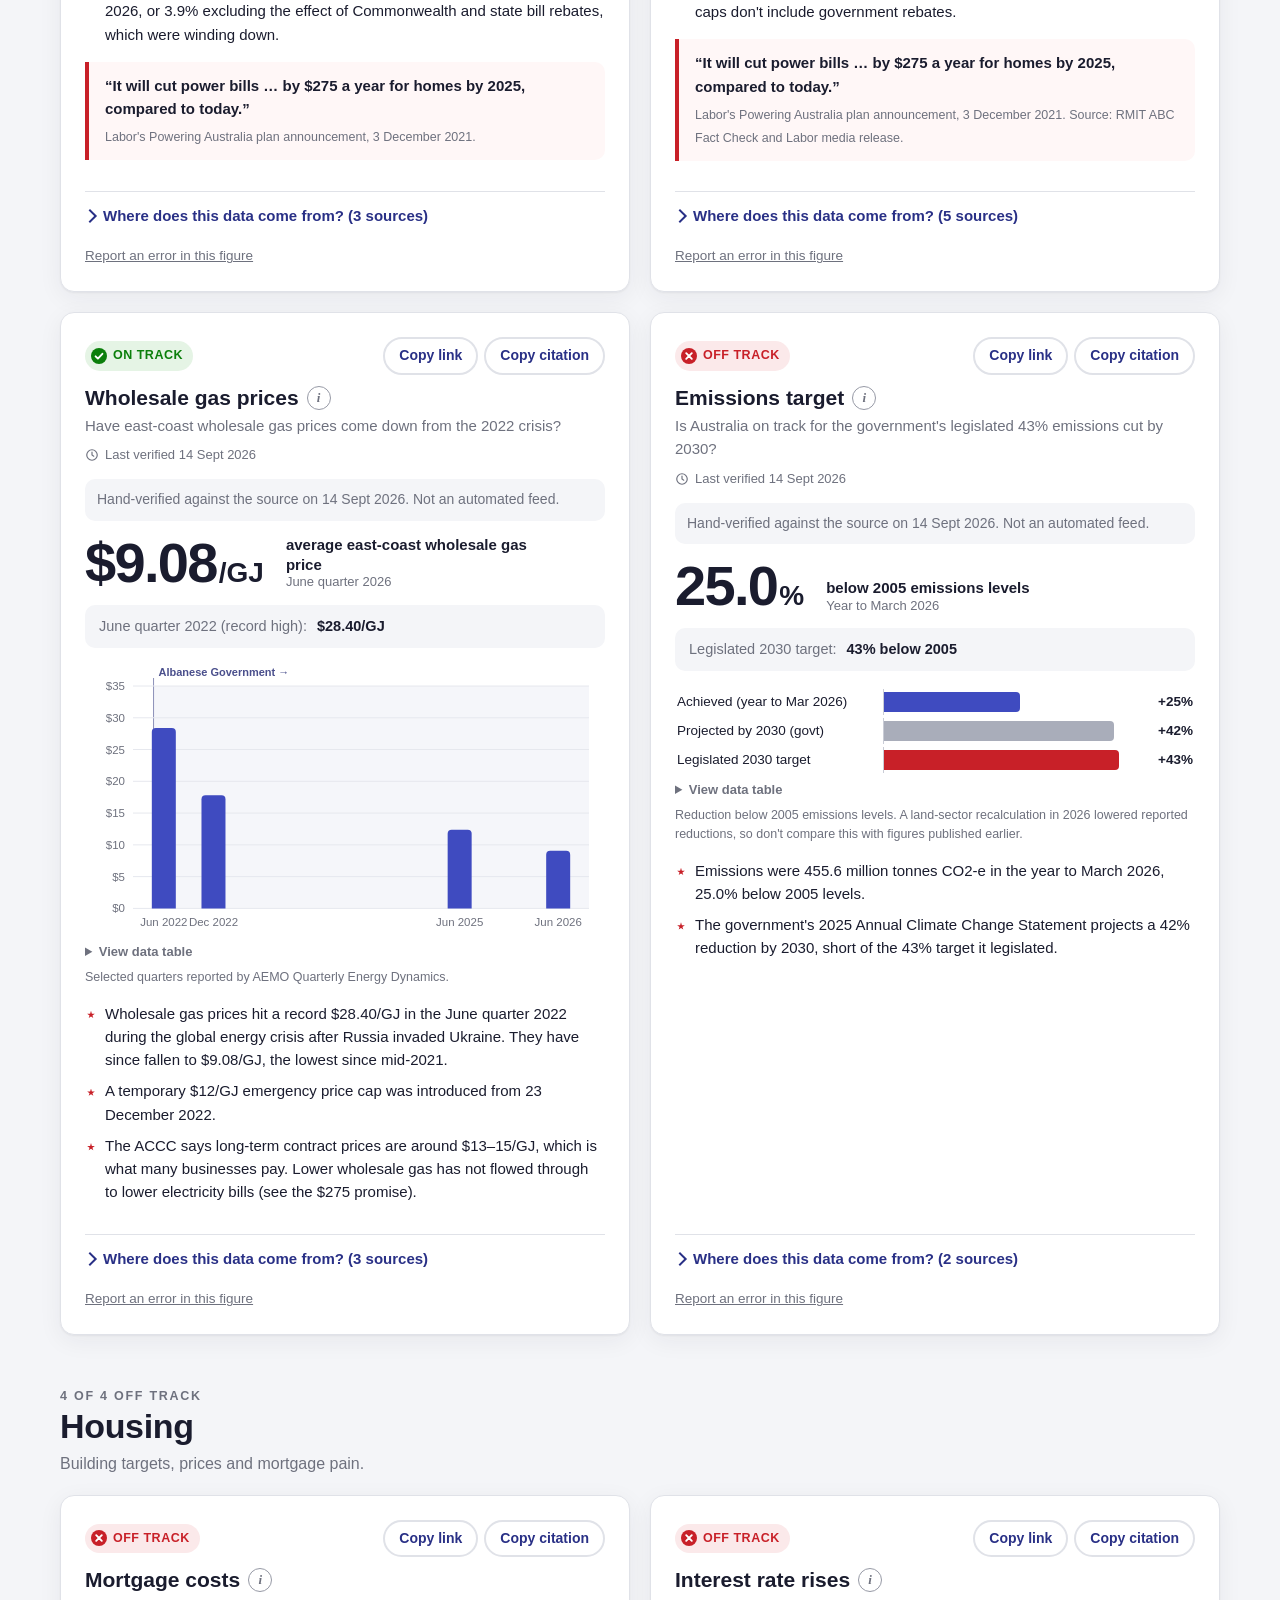
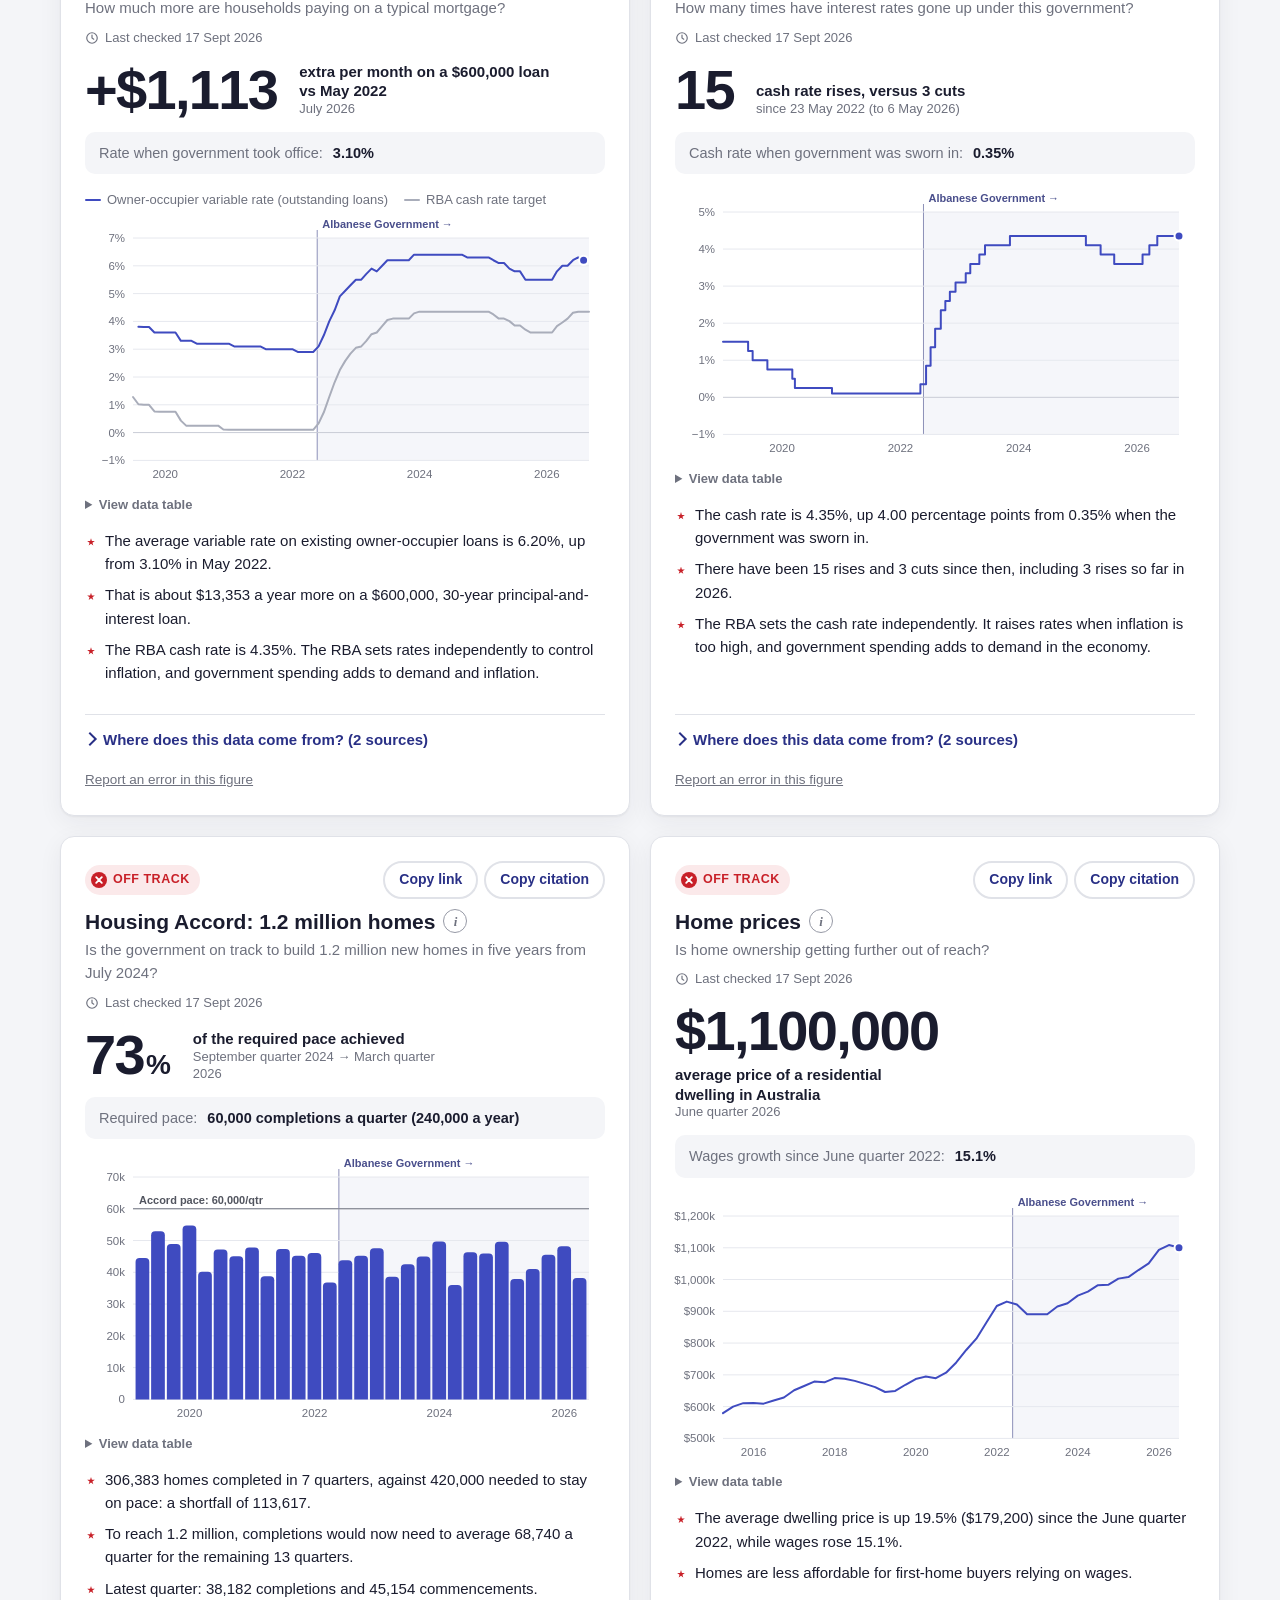
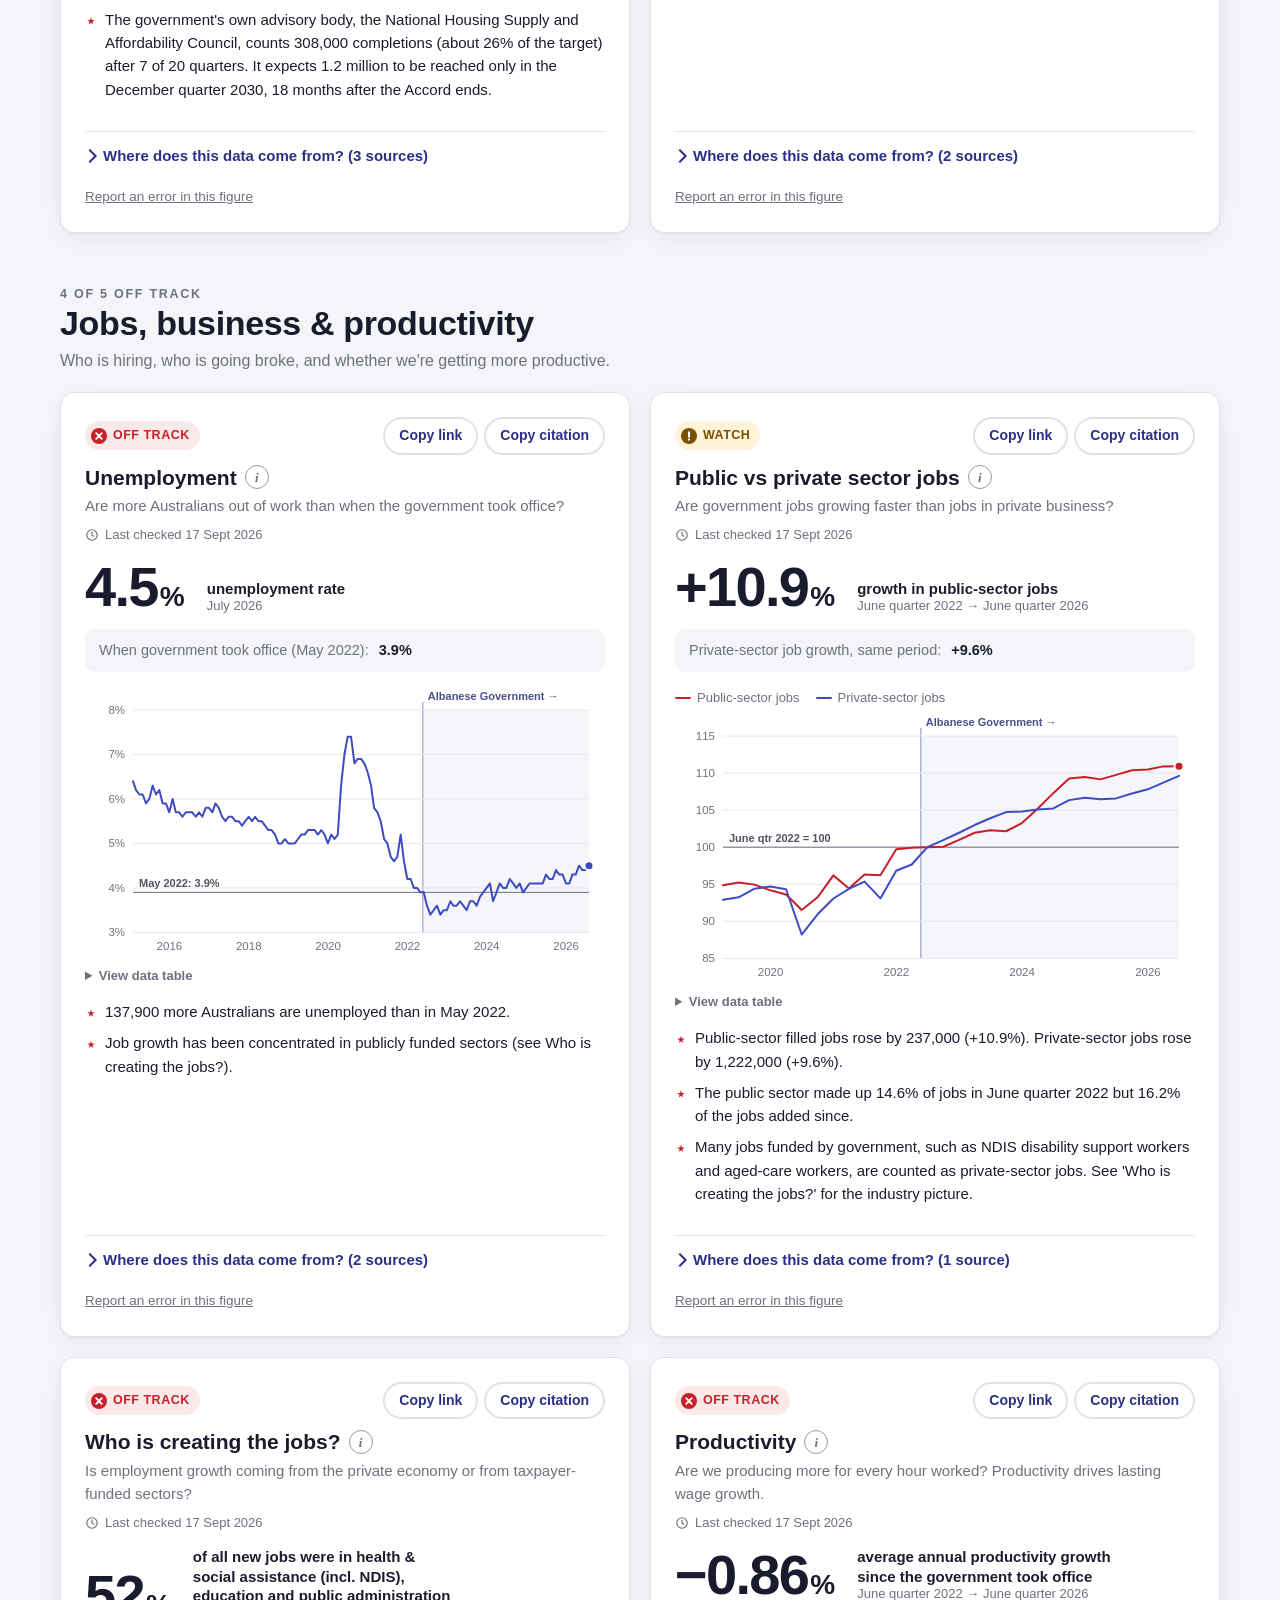
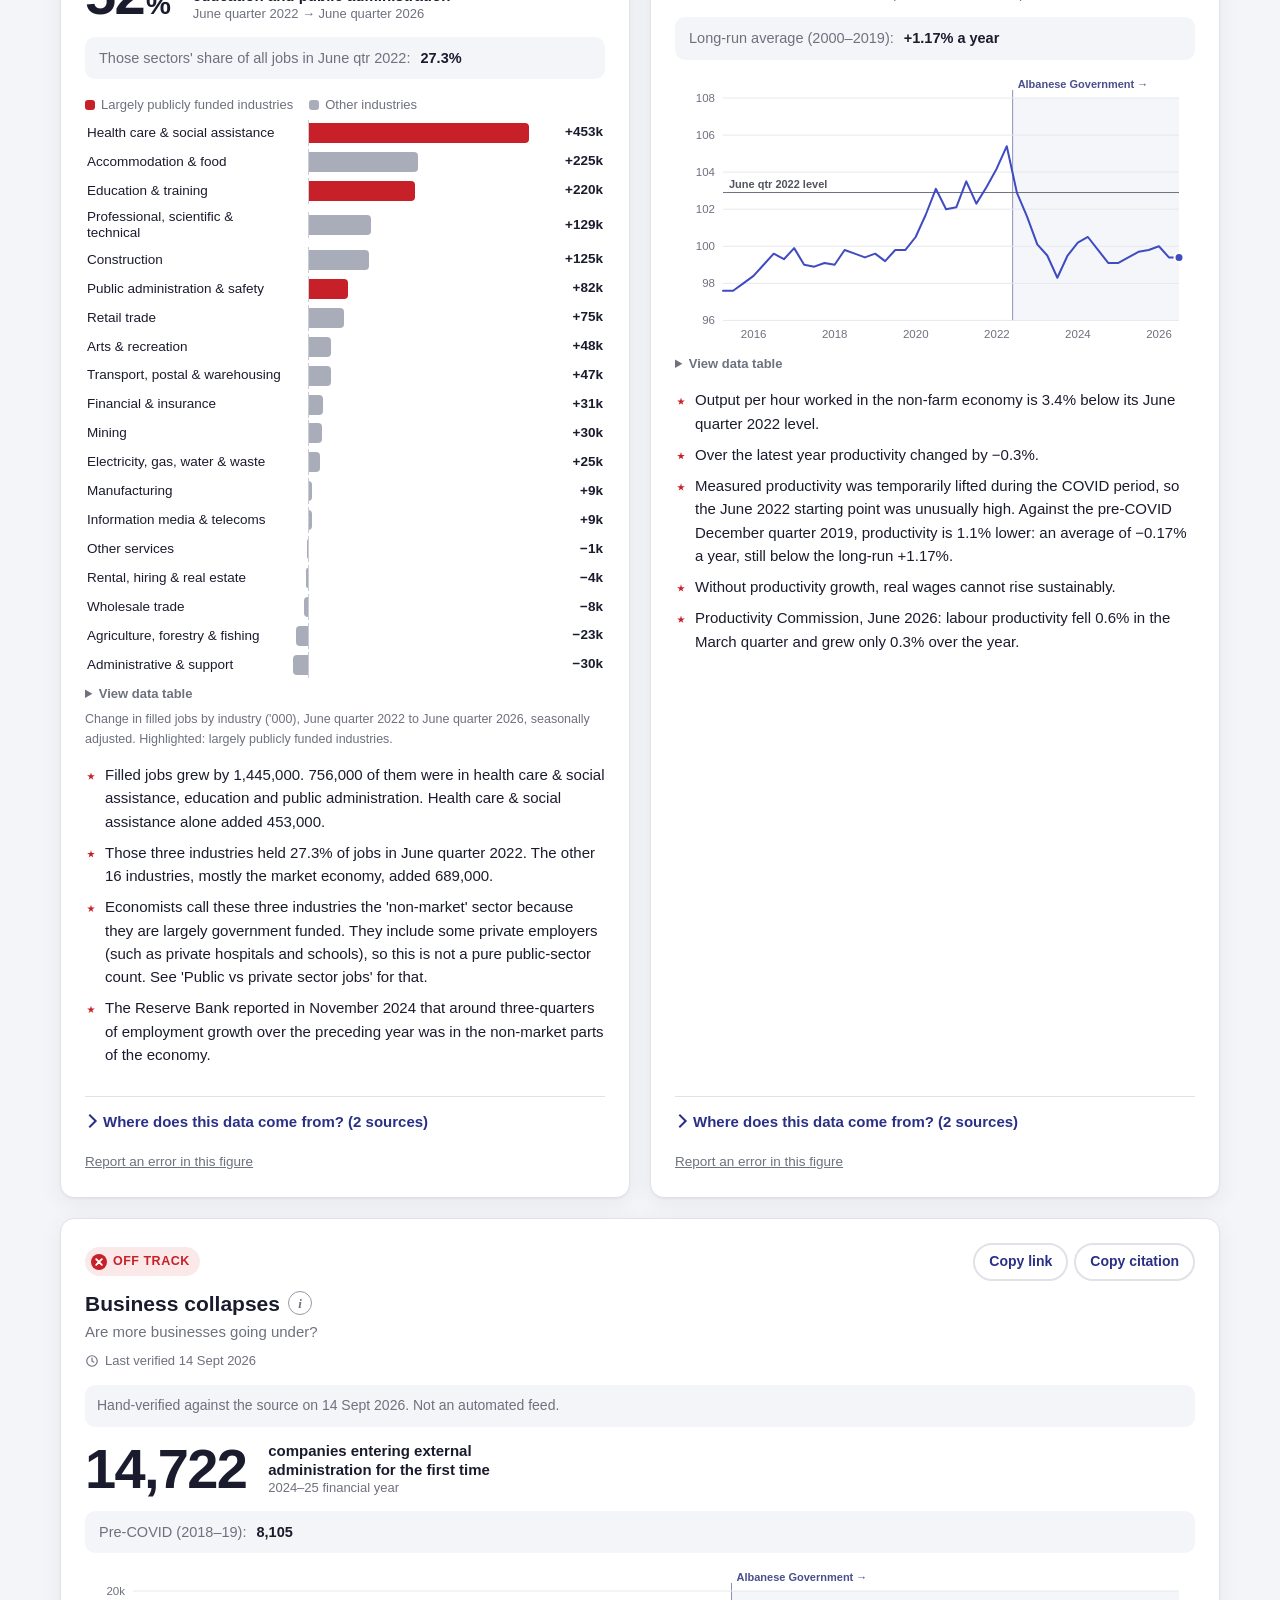
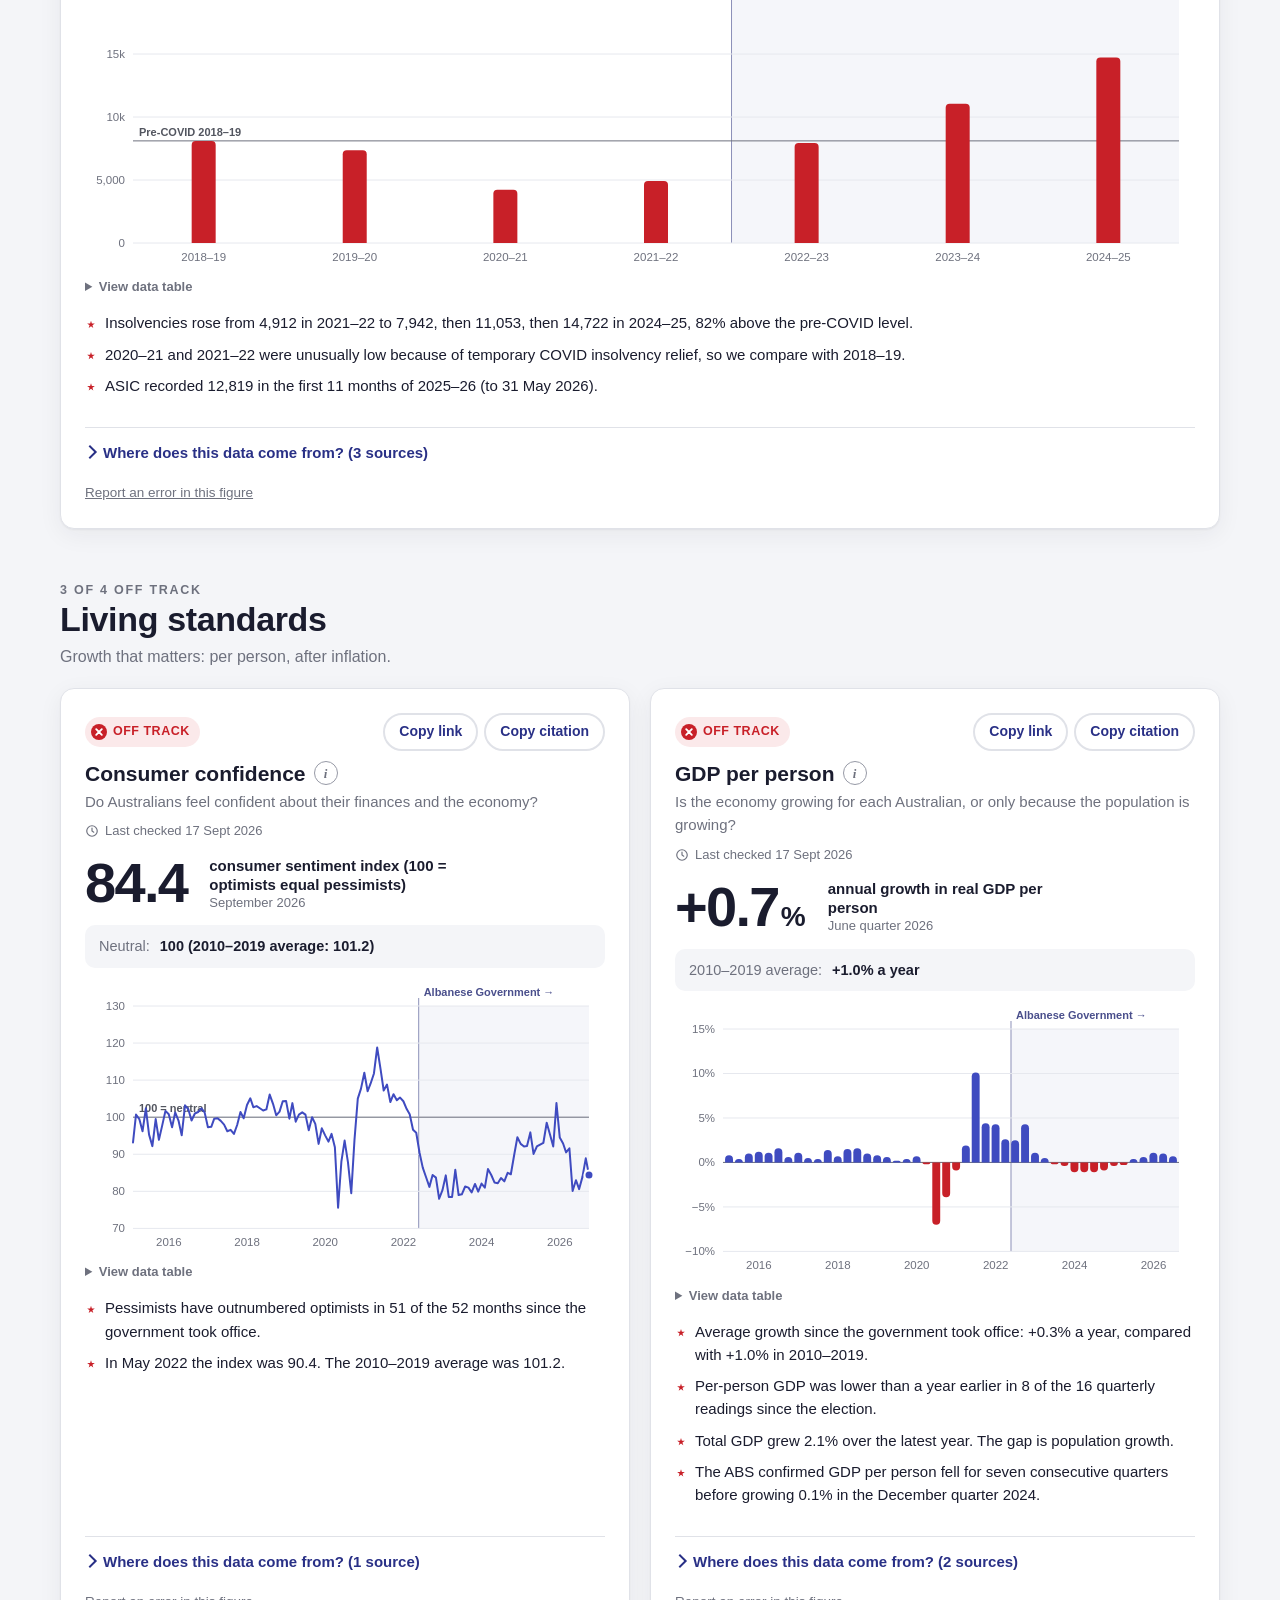
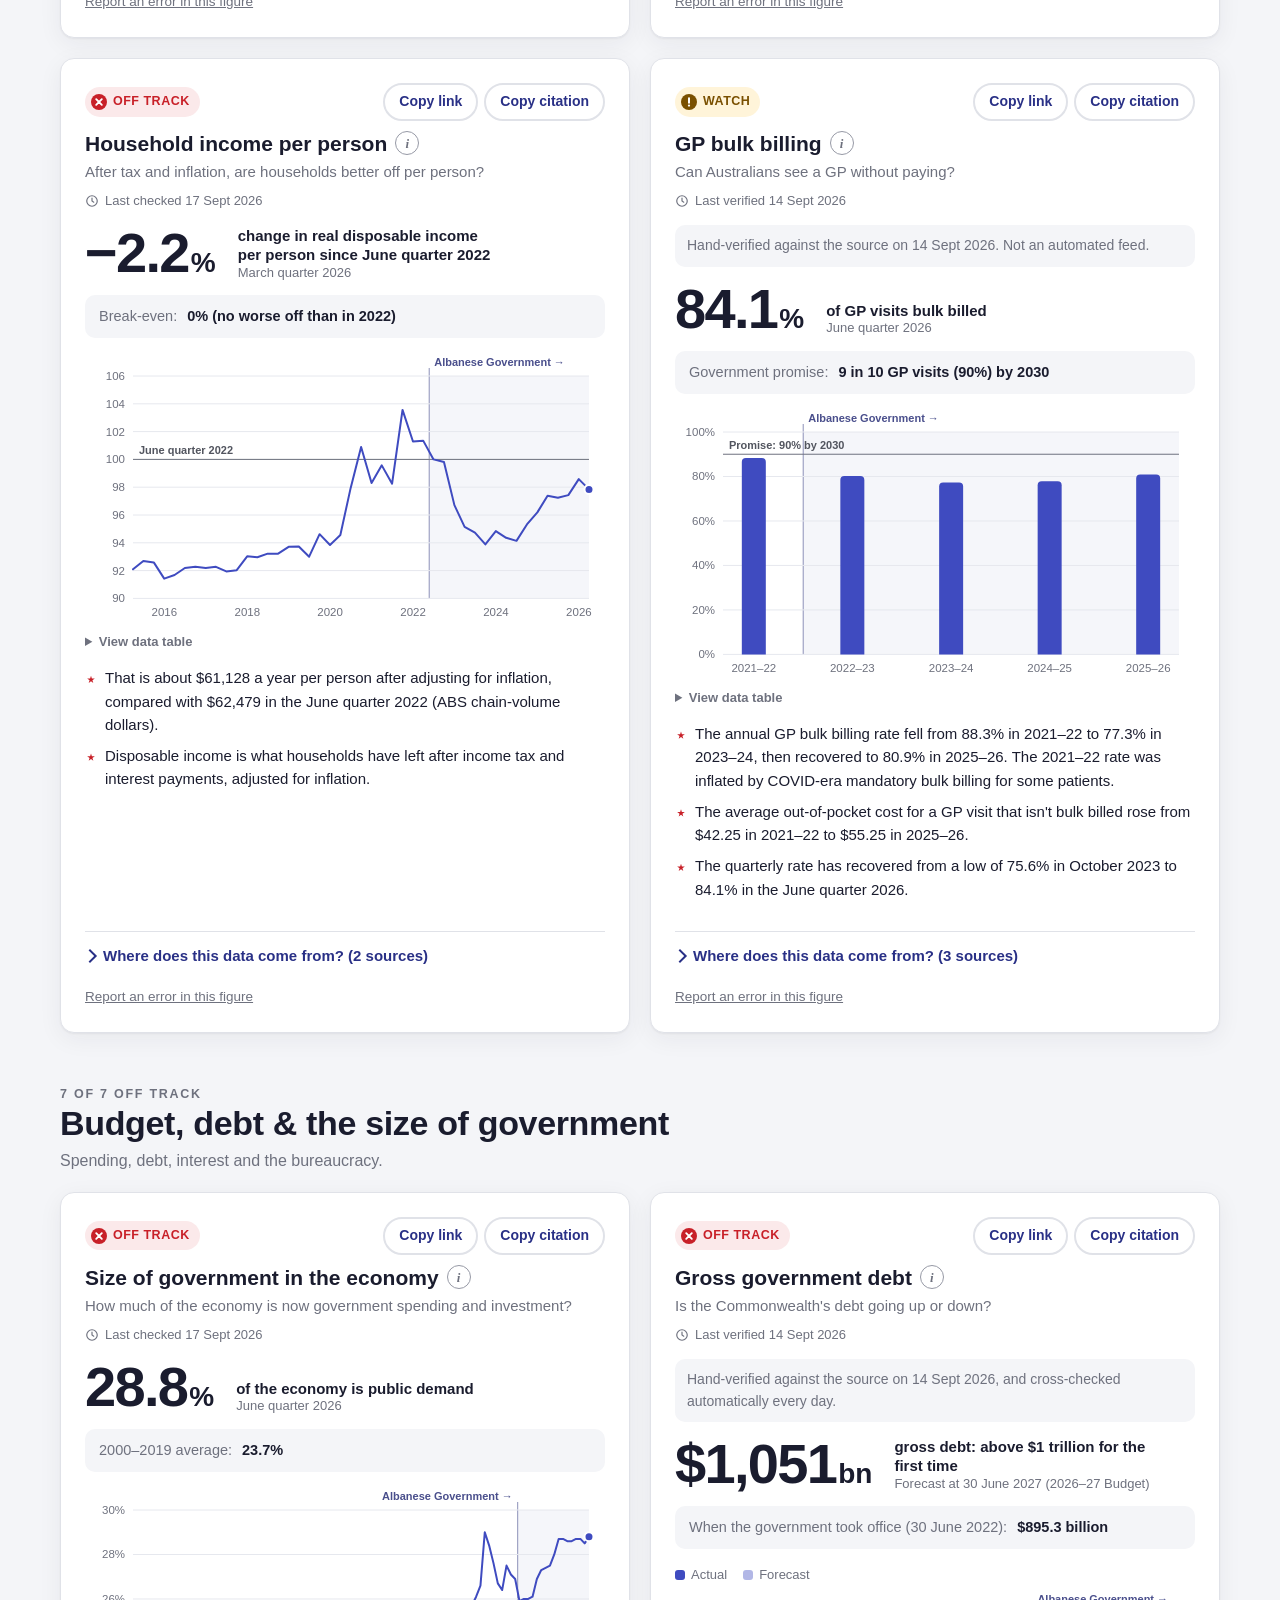
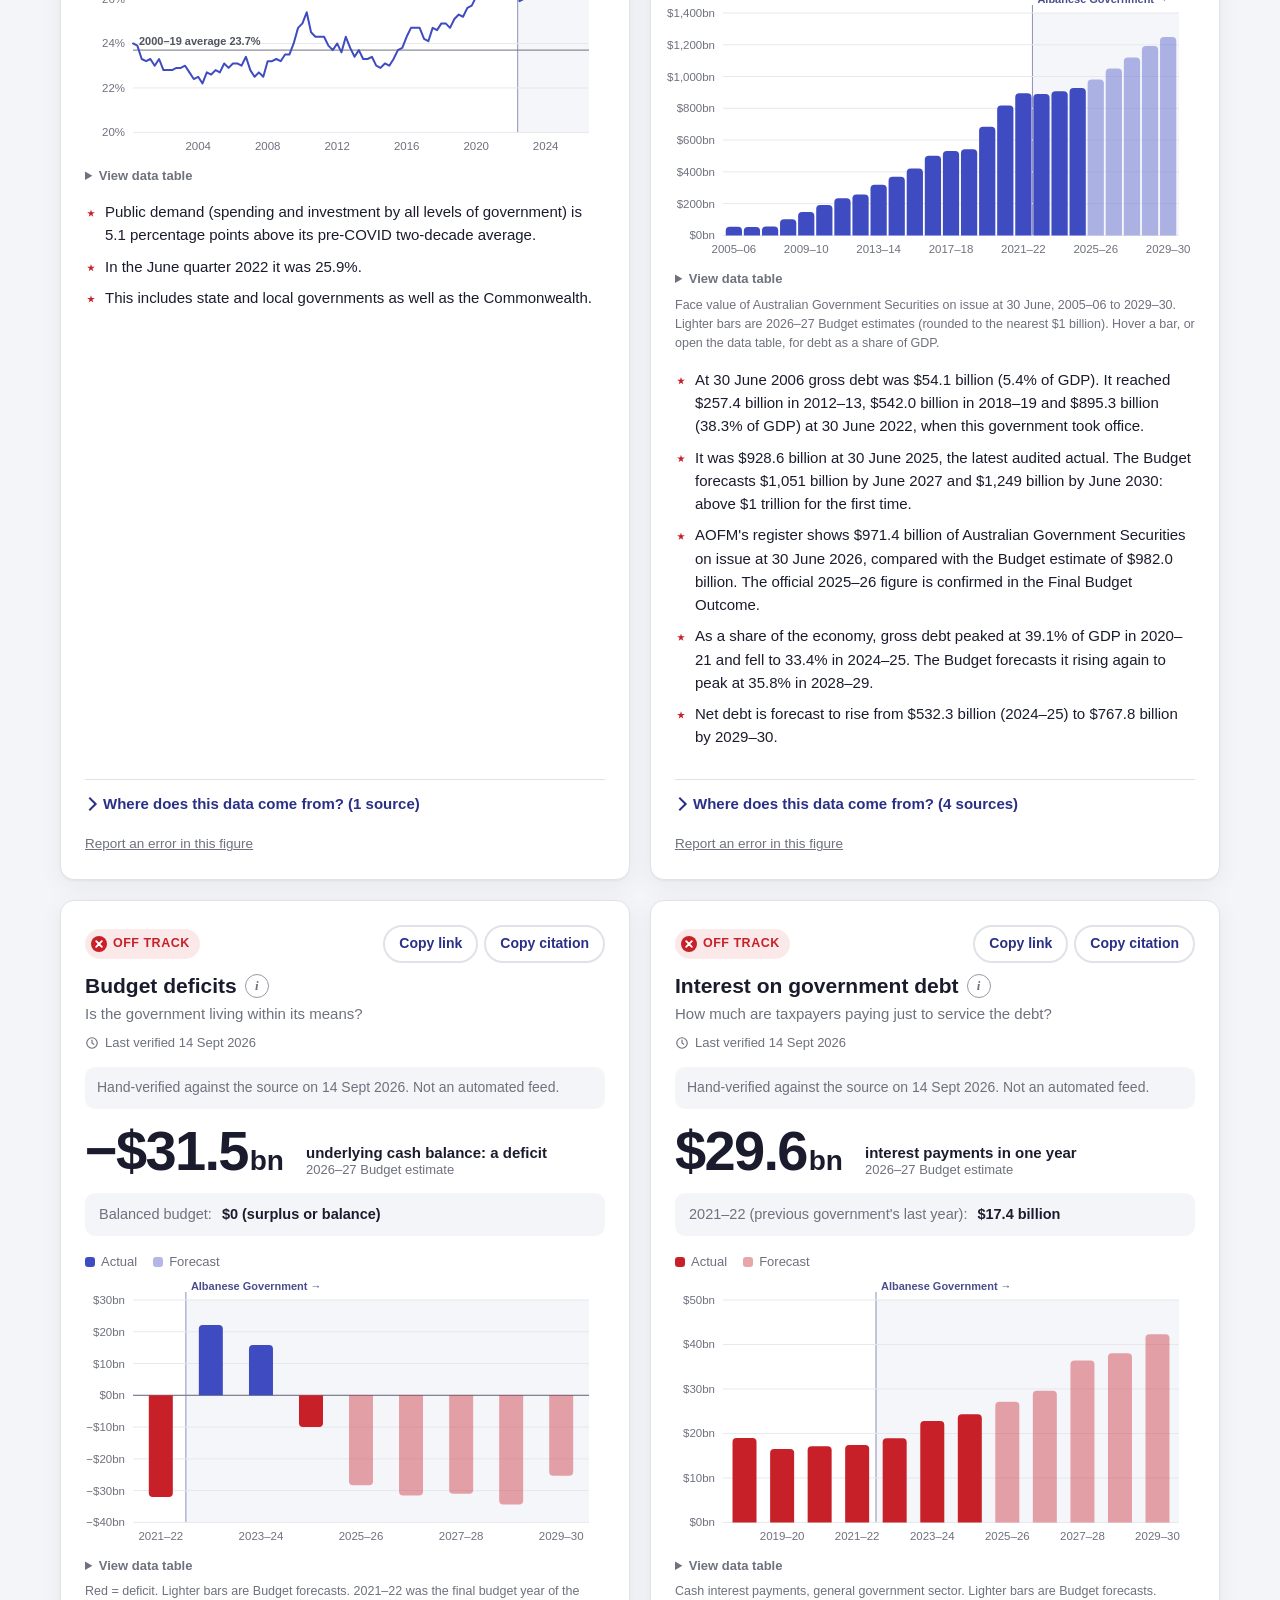
==== commit c55f0e17: "Budget builder: welfare use by permanent migration stream ABS Migrant settlement outcomes 2025 (unem" ====
--- a/index.html
+++ b/index.html
@@ -10,7 +10,7 @@
   <meta property="og:description" content="Official figures from the ABS, RBA and Treasury, checked daily. See every source.">
   <meta property="og:type" content="website">
   <link rel="icon" type="image/svg+xml" href="assets/favicon.svg">
-  <link rel="stylesheet" href="assets/styles.css?v=20260918o">
+  <link rel="stylesheet" href="assets/styles.css?v=20260918p">
 </head>
 <body>
   <a class="skip-link" href="#content">Skip to content</a>
@@ -99,10 +99,10 @@
     </div>
   </footer>
 
-  <script src="assets/config.js?v=20260918o"></script>
-  <script src="data/metrics.js?v=20260918o"></script>
-  <script src="assets/charts.js?v=20260918o"></script>
-  <script src="assets/app.js?v=20260918o"></script>
-  <script src="assets/site.js?v=20260918o"></script>
+  <script src="assets/config.js?v=20260918p"></script>
+  <script src="data/metrics.js?v=20260918p"></script>
+  <script src="assets/charts.js?v=20260918p"></script>
+  <script src="assets/app.js?v=20260918p"></script>
+  <script src="assets/site.js?v=20260918p"></script>
 </body>
 </html>
--- a/assets/styles.css
+++ b/assets/styles.css
@@ -580,6 +580,10 @@
 .bb-scroll { overflow-x: auto; }
 .bb-more { color: var(--off); font-weight: 700; }
 .bb-mig { margin-top: 48px; }
+.bb-welfare { margin-top: 18px; padding-top: 14px; border-top: 1px solid var(--rule); }
+.bb-welfare .bb-sub { font-size: 15.5px; margin: 0 0 4px; }
+.bb-table .bb-strong { font-weight: 700; }
+.bb-table tr.bb-ref td { color: var(--body-grey); }
 .bb-split { margin-top: 22px; padding-top: 18px; border-top: 1px solid var(--rule); max-width: 820px; }
 .bb-check { display: inline-flex; align-items: center; gap: 10px; font-weight: 700; margin: 12px 0 4px; cursor: pointer; }
 .bb-check input { width: 20px; height: 20px; accent-color: var(--link); }
